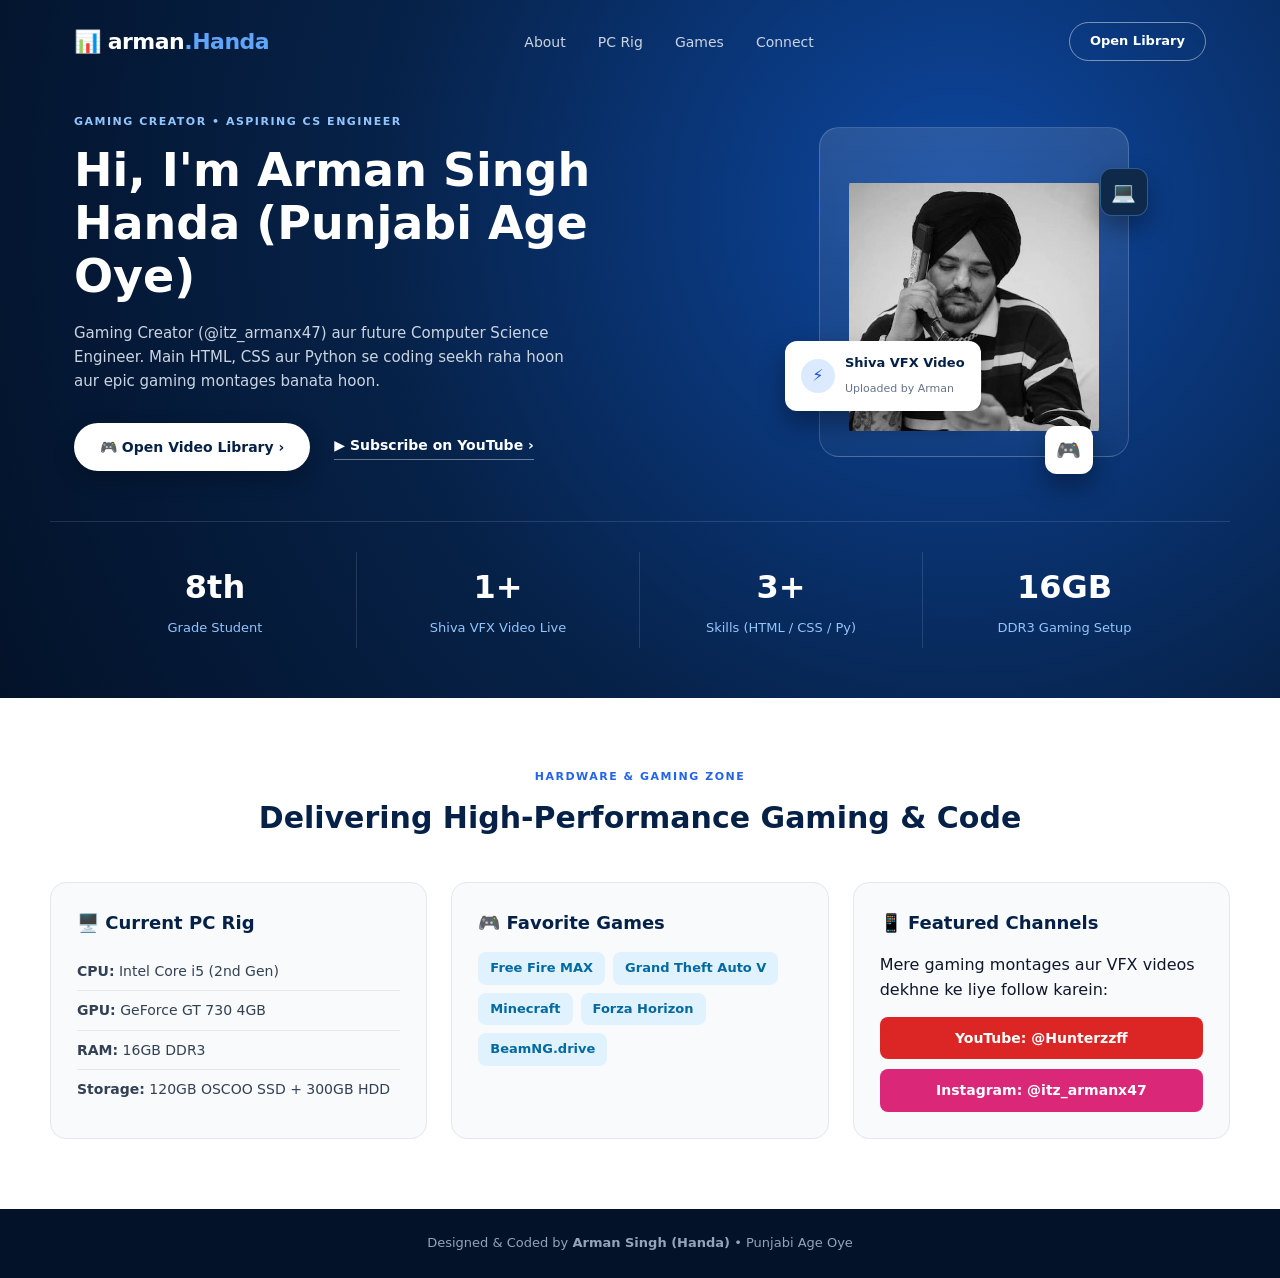
==== index.html @ 962ea79c "Add files via upload" ====
<!DOCTYPE html>
<html lang="en">
<head>
  <meta charset="UTF-8">
  <meta name="viewport" content="width=device-width, initial-scale=1.0">
  <title>Arman Singh (Handa) | Official Tech & Gaming Site</title>
  <link rel="stylesheet" href="style.css">
</head>
<body>

  <!-- Top Dark Blue Wrapper -->
  <div class="top-hero-wrapper">
    
    <!-- Navbar -->
    <nav class="navbar">
      <div class="logo">
        <span class="logo-icon">📊</span> arman<span>.Handa</span>
      </div>
      <ul class="nav-links">
        <li><a href="#about">About</a></li>
        <li><a href="#setup">PC Rig</a></li>
        <li><a href="#games">Games</a></li>
        <li><a href="#connect">Connect</a></li>
      </ul>
      <a href="library.html" class="nav-pill-btn">Open Library</a>
    </nav>

    <!-- 2-Column Split Hero Section -->
    <header class="hero-split" id="about">
      <!-- Left Content -->
      <div class="hero-left">
        <p class="eyebrow">GAMING CREATOR • ASPIRING CS ENGINEER</p>
        <h1>Hi, I'm Arman Singh Handa (Punjabi Age Oye)</h1>
        <p class="hero-desc">
          Gaming Creator (@itz_armanx47) aur future Computer Science Engineer. Main HTML, CSS aur Python se coding seekh raha hoon aur epic gaming montages banata hoon.
        </p>
        <div class="hero-cta">
          <a href="library.html" class="btn-white">🎮 Open Video Library ›</a>
          <a href="https://www.youtube.com/@Hunterzzff" target="_blank" class="btn-link">▶ Subscribe on YouTube ›</a>
        </div>
      </div>

      <!-- Right Photo + Floating Cards -->
      <div class="hero-right">
        <div class="photo-frame">
          <img src="arman.jpg"
          <!-- Floating Badge 1 -->
          <div class="float-badge badge-left">
            <span class="badge-icon">⚡</span>
            <div>
              <strong>Shiva VFX Video</strong>
              <small>Uploaded by Arman</small>
            </div>
          </div>

          <!-- Floating Badge 2 -->
          <div class="float-badge badge-right">
            <span>💻</span>
          </div>

          <!-- Floating Badge 3 -->
          <div class="float-badge badge-bottom">
            <span>🎮</span>
          </div>
        </div>
      </div>
    </header>

    <!-- 4-Column Horizontal Stats Strip -->
    <section class="stats-strip">
      <div class="stat-box">
        <h2>8th</h2>
        <p>Grade Student</p>
      </div>
      <div class="stat-box">
        <h2>1+</h2>
        <p>Shiva VFX Video Live</p>
      </div>
      <div class="stat-box">
        <h2>3+</h2>
        <p>Skills (HTML / CSS / Py)</p>
      </div>
      <div class="stat-box">
        <h2>16GB</h2>
        <p>DDR3 Gaming Setup</p>
      </div>
    </section>

  </div>

  <!-- Clean White Bottom Section (PC Rig & Games) -->
  <main class="white-section" id="setup">
    <div class="container">
      <p class="section-eyebrow">HARDWARE & GAMING ZONE</p>
      <h2 class="section-heading">Delivering High-Performance Gaming & Code</h2>

      <div class="cards-row">
        <!-- PC Rig Card -->
        <div class="clean-card">
          <h3>🖥️ Current PC Rig</h3>
          <ul>
            <li><strong>CPU:</strong> Intel Core i5 (2nd Gen)</li>
            <li><strong>GPU:</strong> GeForce GT 730 4GB</li>
            <li><strong>RAM:</strong> 16GB DDR3</li>
            <li><strong>Storage:</strong> 120GB OSCOO SSD + 300GB HDD</li>
          </ul>
        </div>

        <!-- Games Card -->
        <div class="clean-card" id="games">
          <h3>🎮 Favorite Games</h3>
          <div class="pills">
            <span>Free Fire MAX</span>
            <span>Grand Theft Auto V</span>
            <span>Minecraft</span>
            <span>Forza Horizon</span>
            <span>BeamNG.drive</span>
          </div>
        </div>

        <!-- Social Card -->
        <div class="clean-card" id="connect">
          <h3>📱 Featured Channels</h3>
          <p>Mere gaming montages aur VFX videos dekhne ke liye follow karein:</p>
          <div class="social-btns">
            <a href="https://www.youtube.com/@Hunterzzff" target="_blank" class="s-btn yt">YouTube: @Hunterzzff</a>
            <a href="https://www.instagram.com/itz_armanx47/" target="_blank" class="s-btn ig">Instagram: @itz_armanx47</a>
          </div>
        </div>
      </div>
    </div>
  </main>

  <footer class="footer">
    <p>Designed & Coded by <strong>Arman Singh (Handa)</strong> • Punjabi Age Oye</p>
  </footer>

</body>
</html>
---- style.css ----
* {
  box-sizing: border-box;
  margin: 0;
  padding: 0;
  font-family: 'Segoe UI', system-ui, -apple-system, sans-serif;
  scroll-behavior: smooth;
}

body {
  background-color: #ffffff;
  color: #0f172a;
  line-height: 1.6;
}

/* Deep Royal Blue Gradient Top Section (Like Reference Image) */
.top-hero-wrapper {
  background: radial-gradient(circle at 75% 30%, #0d47a1 0%, #062147 55%, #031229 100%);
  color: #ffffff;
  padding-bottom: 50px;
}

/* Navbar */
.navbar {
  max-width: 1180px;
  margin: 0 auto;
  padding: 22px 24px;
  display: flex;
  justify-content: space-between;
  align-items: center;
}

.logo {
  font-size: 22px;
  font-weight: 800;
  letter-spacing: -0.5px;
}

.logo span {
  color: #60a5fa;
}

.nav-links {
  display: flex;
  list-style: none;
  gap: 32px;
}

.nav-links a {
  text-decoration: none;
  color: #cbd5e1;
  font-size: 14px;
  font-weight: 500;
  transition: color 0.2s;
}

.nav-links a:hover {
  color: #ffffff;
}

.nav-pill-btn {
  text-decoration: none;
  color: #ffffff;
  border: 1px solid rgba(255, 255, 255, 0.45);
  padding: 8px 20px;
  border-radius: 50px;
  font-size: 13px;
  font-weight: 600;
  transition: 0.25s;
}

.nav-pill-btn:hover {
  background: #ffffff;
  color: #062147;
}

/* 2-Column Split Hero */
.hero-split {
  max-width: 1180px;
  margin: 30px auto 50px;
  padding: 0 24px;
  display: grid;
  grid-template-columns: 1.15fr 0.85fr;
  align-items: center;
  gap: 40px;
}

.eyebrow {
  font-size: 11px;
  font-weight: 700;
  letter-spacing: 1.5px;
  color: #93c5fd;
  margin-bottom: 14px;
}

.hero-left h1 {
  font-size: 46px;
  font-weight: 800;
  line-height: 1.15;
  margin-bottom: 18px;
}

.hero-desc {
  color: #cbd5e1;
  font-size: 15px;
  max-width: 500px;
  margin-bottom: 30px;
}

.hero-cta {
  display: flex;
  align-items: center;
  gap: 24px;
  flex-wrap: wrap;
}

.btn-white {
  background: #ffffff;
  color: #062147;
  text-decoration: none;
  padding: 13px 26px;
  border-radius: 50px;
  font-weight: 700;
  font-size: 14px;
  box-shadow: 0 8px 20px rgba(0, 0, 0, 0.25);
  transition: transform 0.2s;
}

.btn-white:hover {
  transform: translateY(-2px);
}

.btn-link {
  color: #ffffff;
  text-decoration: none;
  font-size: 14px;
  font-weight: 600;
  border-bottom: 1px solid rgba(255, 255, 255, 0.4);
  padding-bottom: 3px;
}

/* Right Image + Floating Cards */
.hero-right {
  display: flex;
  justify-content: center;
}

.photo-frame {
  position: relative;
  width: 310px;
  height: 330px;
  background: linear-gradient(180deg, rgba(255,255,255,0.12), rgba(255,255,255,0.03));
  border-radius: 20px;
  border: 1px solid rgba(255, 255, 255, 0.18);
  display: flex;
  justify-content: center;
  align-items: flex-end;
  padding: 15px;
}

.photo-frame img {
  width: 90%;
  height: 90%;
  object-fit: contain;
  border-radius: 14px;
}

.float-badge {
  position: absolute;
  background: #ffffff;
  color: #062147;
  border-radius: 12px;
  box-shadow: 0 12px 25px rgba(0, 0, 0, 0.35);
}

.badge-left {
  bottom: 45px;
  left: -35px;
  display: flex;
  align-items: center;
  gap: 10px;
  padding: 12px 16px;
}

.badge-icon {
  background: #dbeafe;
  color: #1d4ed8;
  width: 34px;
  height: 34px;
  border-radius: 50%;
  display: flex;
  justify-content: center;
  align-items: center;
  font-size: 16px;
}

.badge-left strong {
  display: block;
  font-size: 13px;
}

.badge-left small {
  color: #64748b;
  font-size: 11px;
}

.badge-right {
  top: 40px;
  right: -20px;
  width: 48px;
  height: 48px;
  background: #0f294a;
  color: #60a5fa;
  border: 1px solid rgba(96, 165, 250, 0.4);
  display: flex;
  justify-content: center;
  align-items: center;
  font-size: 20px;
}

.badge-bottom {
  bottom: -18px;
  right: 35px;
  width: 48px;
  height: 48px;
  display: flex;
  justify-content: center;
  align-items: center;
  font-size: 20px;
}

/* 4-Column Stats Bar */
.stats-strip {
  max-width: 1180px;
  margin: 20px auto 0;
  padding: 30px 24px 0;
  border-top: 1px solid rgba(255, 255, 255, 0.12);
  display: grid;
  grid-template-columns: repeat(4, 1fr);
  text-align: center;
}

.stat-box {
  border-right: 1px solid rgba(255, 255, 255, 0.12);
  padding: 10px;
}

.stat-box:last-child {
  border-right: none;
}

.stat-box h2 {
  font-size: 32px;
  font-weight: 800;
  margin-bottom: 4px;
}

.stat-box p {
  font-size: 13px;
  color: #93c5fd;
}

/* Clean White Section Below */
.white-section {
  background: #ffffff;
  padding: 70px 24px;
}

.container {
  max-width: 1180px;
  margin: 0 auto;
}

.section-eyebrow {
  text-align: center;
  font-size: 11px;
  font-weight: 700;
  letter-spacing: 1.5px;
  color: #2563eb;
  margin-bottom: 8px;
}

.section-heading {
  text-align: center;
  font-size: 30px;
  font-weight: 800;
  color: #062147;
  margin-bottom: 40px;
}

.cards-row {
  display: grid;
  grid-template-columns: repeat(auto-fit, minmax(300px, 1fr));
  gap: 24px;
}

.clean-card {
  background: #f8fafc;
  border: 1px solid #e2e8f0;
  border-radius: 16px;
  padding: 26px;
  transition: box-shadow 0.2s, transform 0.2s;
}

.clean-card:hover {
  transform: translateY(-4px);
  box-shadow: 0 12px 28px rgba(6, 33, 71, 0.08);
}

.clean-card h3 {
  color: #062147;
  margin-bottom: 14px;
  font-size: 18px;
}

.clean-card ul {
  list-style: none;
}

.clean-card ul li {
  padding: 8px 0;
  border-bottom: 1px solid #e2e8f0;
  font-size: 14px;
  color: #334155;
}

.clean-card ul li:last-child {
  border-bottom: none;
}

.pills {
  display: flex;
  flex-wrap: wrap;
  gap: 8px;
}

.pills span {
  background: #e0f2fe;
  color: #0369a1;
  font-weight: 600;
  font-size: 13px;
  padding: 6px 12px;
  border-radius: 8px;
}

.social-btns {
  display: flex;
  flex-direction: column;
  gap: 10px;
  margin-top: 14px;
}

.s-btn {
  text-decoration: none;
  color: white;
  text-align: center;
  padding: 10px;
  border-radius: 8px;
  font-weight: 600;
  font-size: 14px;
}

.yt { background: #dc2626; }
.ig { background: #db2777; }

.footer {
  background: #031229;
  color: #94a3b8;
  text-align: center;
  padding: 24px;
  font-size: 13px;
}

/* Mobile Responsive */
@media (max-width: 850px) {
  .hero-split {
    grid-template-columns: 1fr;
    text-align: center;
  }
  .hero-desc {
    margin: 0 auto 25px;
  }
  .hero-cta {
    justify-content: center;
  }
  .stats-strip {
    grid-template-columns: repeat(2, 1fr);
    gap: 15px;
  }
  .stat-box {
    border-right: none;
  }
  .nav-links {
    display: none;
  }
}
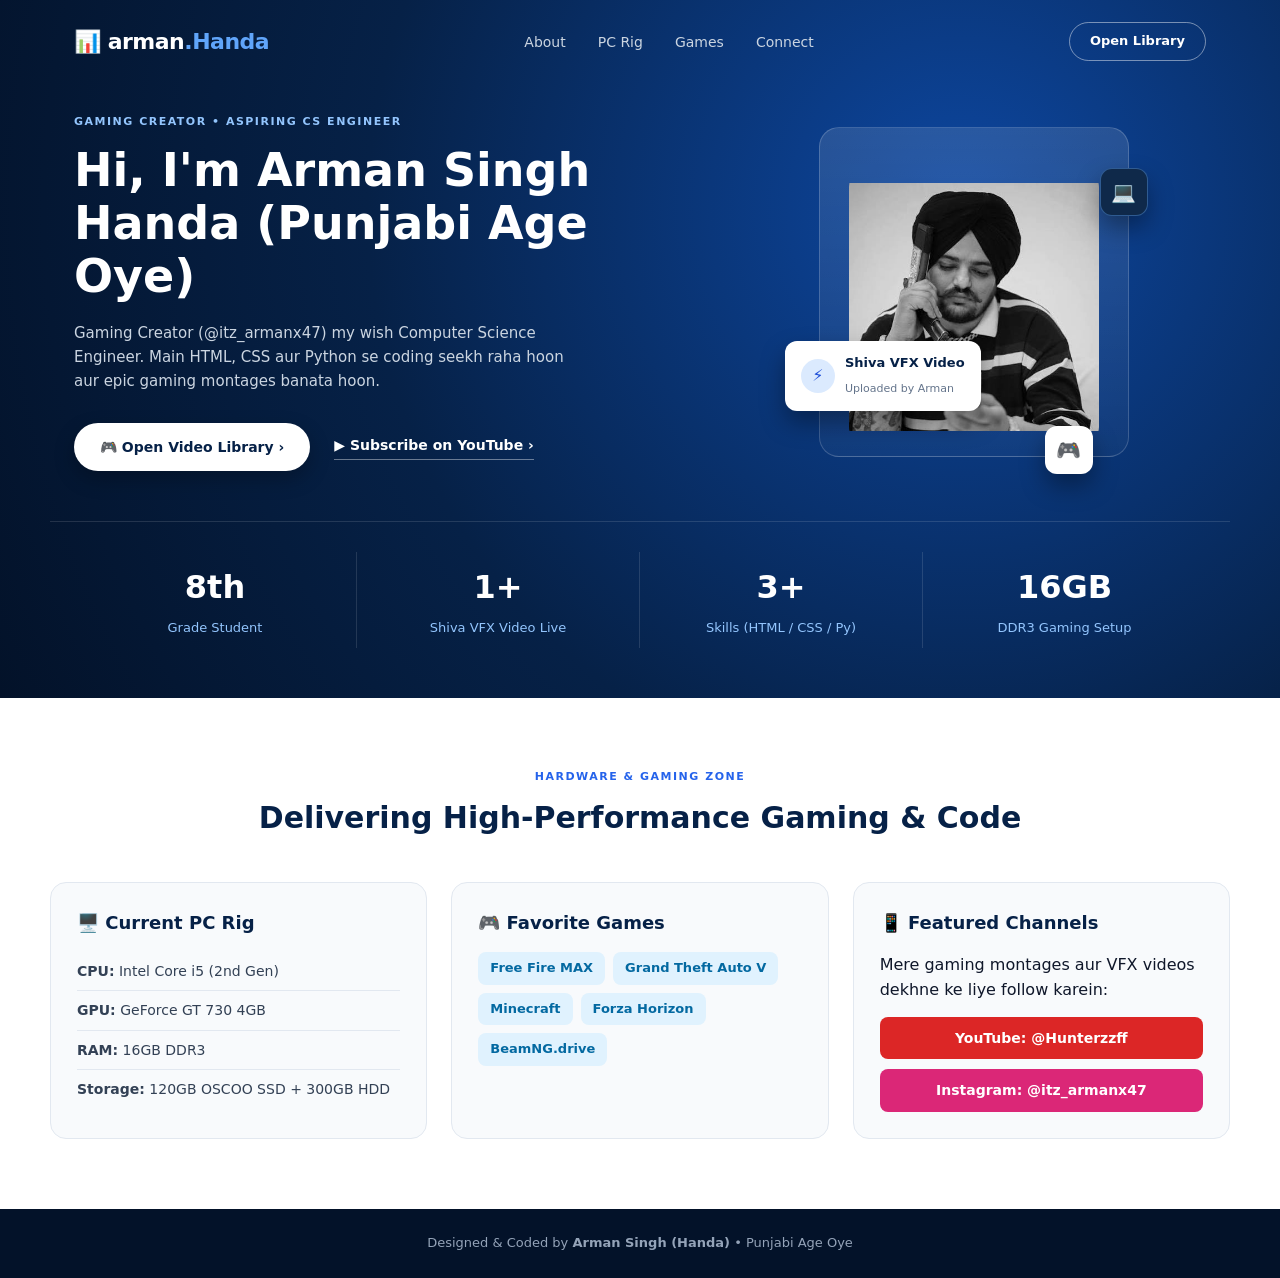
==== commit ae3799bb: "Add files via upload" ====
--- a/index.html
+++ b/index.html
@@ -32,7 +32,7 @@
         <p class="eyebrow">GAMING CREATOR • ASPIRING CS ENGINEER</p>
         <h1>Hi, I'm Arman Singh Handa (Punjabi Age Oye)</h1>
         <p class="hero-desc">
-          Gaming Creator (@itz_armanx47) aur future Computer Science Engineer. Main HTML, CSS aur Python se coding seekh raha hoon aur epic gaming montages banata hoon.
+          Gaming Creator (@itz_armanx47) my wish Computer Science Engineer. Main HTML, CSS aur Python se coding seekh raha hoon aur epic gaming montages banata hoon.
         </p>
         <div class="hero-cta">
           <a href="library.html" class="btn-white">🎮 Open Video Library ›</a>
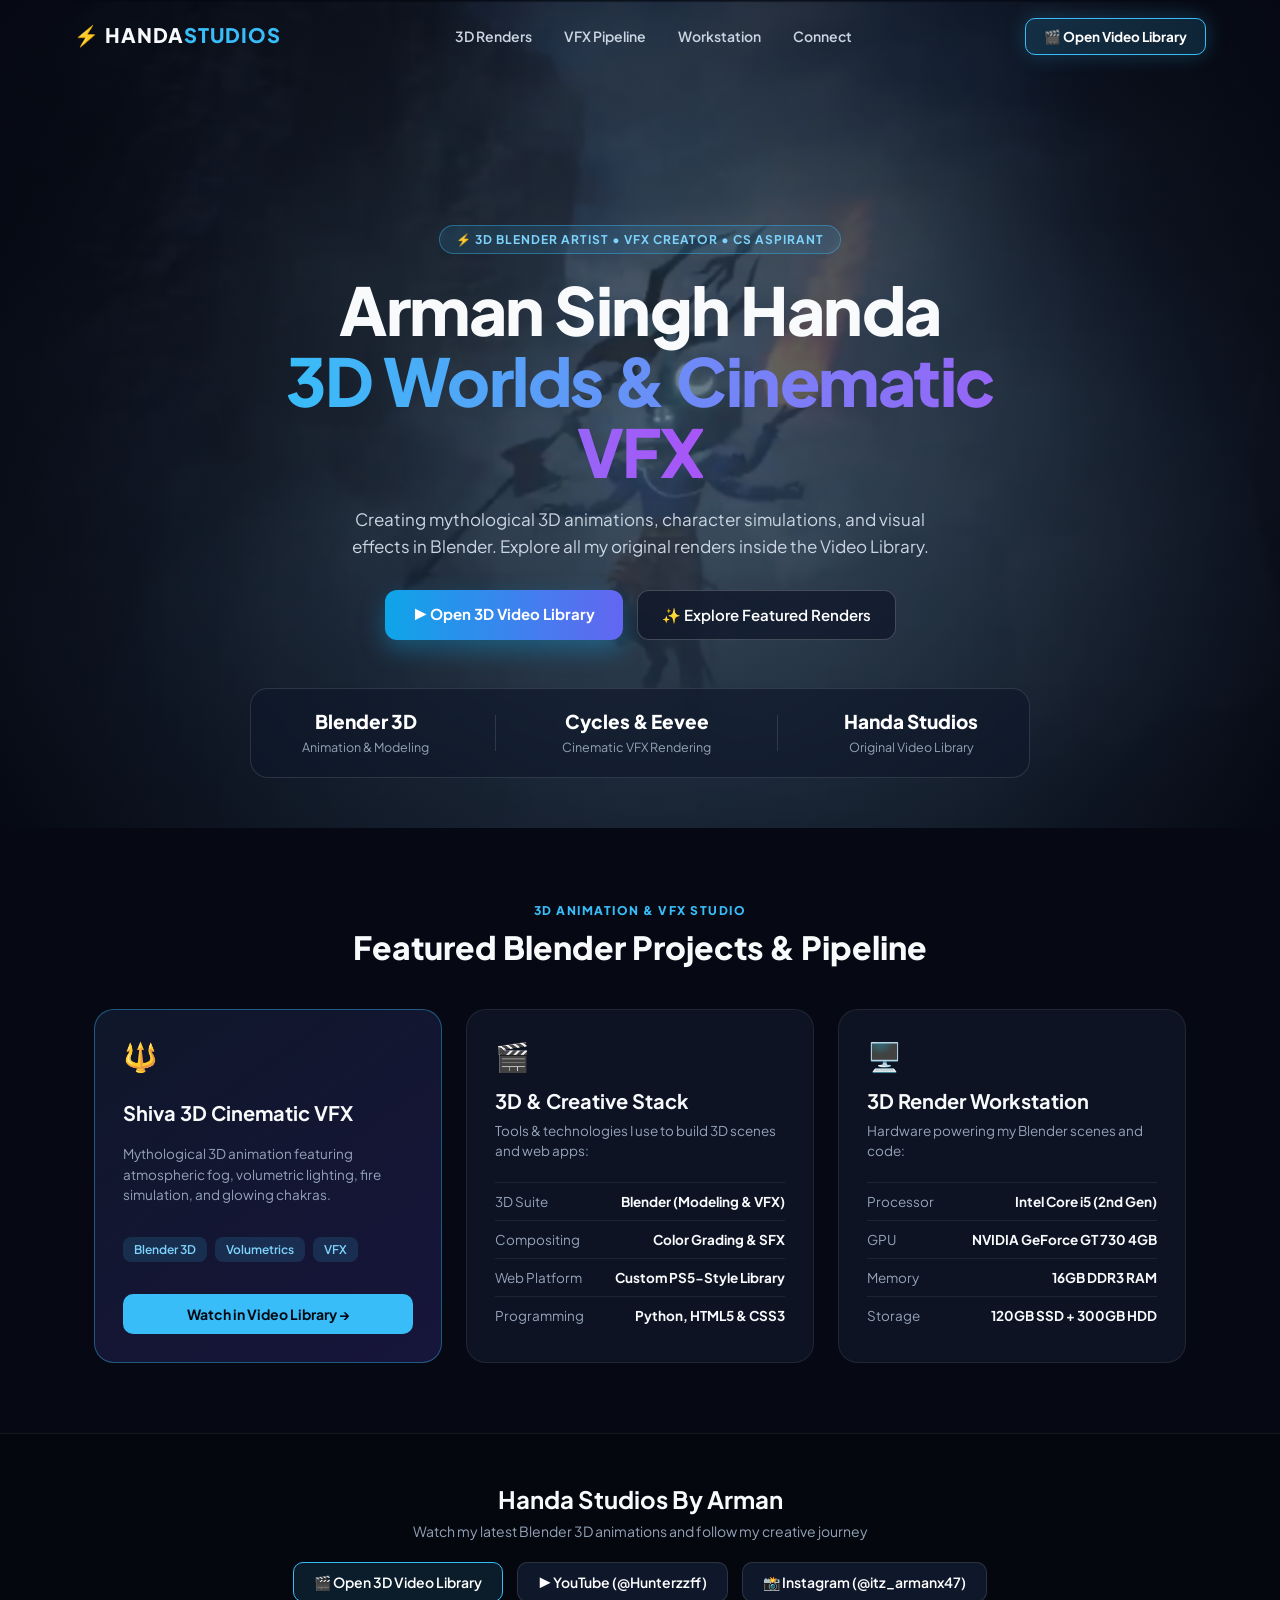
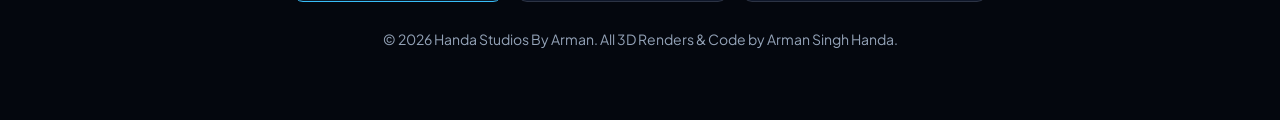
==== commit 6b10d0c4: "Add files via upload" ====
--- a/index.html
+++ b/index.html
@@ -1,138 +1,123 @@
 <!DOCTYPE html>
 <html lang="en">
 <head>
-  <meta charset="UTF-8">
-  <meta name="viewport" content="width=device-width, initial-scale=1.0">
-  <title>Arman Singh (Handa) | Official Tech & Gaming Site</title>
-  <link rel="stylesheet" href="style.css">
+  <meta charset="UTF-8" />
+  <meta name="viewport" content="width=device-width, initial-scale=1.0" />
+  <title>Handa Studios | 3D Blender & VFX Portfolio</title>
+  <link rel="stylesheet" href="style.css" />
+  <link href="https://fonts.googleapis.com/css2?family=Plus+Jakarta+Sans:wght@400;500;600;700;800&display=swap" rel="stylesheet">
 </head>
 <body>
 
-  <!-- Top Dark Blue Wrapper -->
-  <div class="top-hero-wrapper">
+  <!-- Full-Screen Epic 3D VFX Hero Section -->
+  <div class="hero-wrapper">
     
     <!-- Navbar -->
     <nav class="navbar">
-      <div class="logo">
-        <span class="logo-icon">📊</span> arman<span>.Handa</span>
-      </div>
+      <div class="logo">⚡ HANDA<span>STUDIOS</span></div>
       <ul class="nav-links">
-        <li><a href="#about">About</a></li>
-        <li><a href="#setup">PC Rig</a></li>
-        <li><a href="#games">Games</a></li>
+        <li><a href="#showcase">3D Renders</a></li>
+        <li><a href="#workflow">VFX Pipeline</a></li>
+        <li><a href="#rig">Workstation</a></li>
         <li><a href="#connect">Connect</a></li>
       </ul>
-      <a href="library.html" class="nav-pill-btn">Open Library</a>
+      <div class="nav-actions">
+        <a href="library.html" class="btn-glow">🎬 Open Video Library</a>
+      </div>
     </nav>
 
-    <!-- 2-Column Split Hero Section -->
-    <header class="hero-split" id="about">
-      <!-- Left Content -->
-      <div class="hero-left">
-        <p class="eyebrow">GAMING CREATOR • ASPIRING CS ENGINEER</p>
-        <h1>Hi, I'm Arman Singh Handa (Punjabi Age Oye)</h1>
-        <p class="hero-desc">
-          Gaming Creator (@itz_armanx47) my wish Computer Science Engineer. Main HTML, CSS aur Python se coding seekh raha hoon aur epic gaming montages banata hoon.
-        </p>
-        <div class="hero-cta">
-          <a href="library.html" class="btn-white">🎮 Open Video Library ›</a>
-          <a href="https://www.youtube.com/@Hunterzzff" target="_blank" class="btn-link">▶ Subscribe on YouTube ›</a>
-        </div>
+    <!-- Main Hero Content -->
+    <header class="hero-center">
+      <div class="badge-pill">⚡ 3D BLENDER ARTIST • VFX CREATOR • CS ASPIRANT</div>
+      <h1>Arman Singh Handa<br><span>3D Worlds & Cinematic VFX</span></h1>
+      <p>Creating mythological 3D animations, character simulations, and visual effects in Blender. Explore all my original renders inside the Video Library.</p>
+      
+      <div class="hero-buttons">
+        <a href="library.html" class="btn-primary">▶ Open 3D Video Library</a>
+        <a href="#showcase" class="btn-secondary">✨ Explore Featured Renders</a>
       </div>
 
-      <!-- Right Photo + Floating Cards -->
-      <div class="hero-right">
-        <div class="photo-frame">
-          <img src="arman.jpg"
-          <!-- Floating Badge 1 -->
-          <div class="float-badge badge-left">
-            <span class="badge-icon">⚡</span>
-            <div>
-              <strong>Shiva VFX Video</strong>
-              <small>Uploaded by Arman</small>
-            </div>
-          </div>
-
-          <!-- Floating Badge 2 -->
-          <div class="float-badge badge-right">
-            <span>💻</span>
-          </div>
-
-          <!-- Floating Badge 3 -->
-          <div class="float-badge badge-bottom">
-            <span>🎮</span>
-          </div>
+      <!-- Clean Glass Stats Bar -->
+      <div class="stats-bar">
+        <div class="stat-box">
+          <h3>Blender 3D</h3>
+          <p>Animation & Modeling</p>
+        </div>
+        <div class="divider"></div>
+        <div class="stat-box">
+          <h3>Cycles & Eevee</h3>
+          <p>Cinematic VFX Rendering</p>
+        </div>
+        <div class="divider"></div>
+        <div class="stat-box">
+          <h3>Handa Studios</h3>
+          <p>Original Video Library</p>
         </div>
       </div>
     </header>
-
-    <!-- 4-Column Horizontal Stats Strip -->
-    <section class="stats-strip">
-      <div class="stat-box">
-        <h2>8th</h2>
-        <p>Grade Student</p>
-      </div>
-      <div class="stat-box">
-        <h2>1+</h2>
-        <p>Shiva VFX Video Live</p>
-      </div>
-      <div class="stat-box">
-        <h2>3+</h2>
-        <p>Skills (HTML / CSS / Py)</p>
-      </div>
-      <div class="stat-box">
-        <h2>16GB</h2>
-        <p>DDR3 Gaming Setup</p>
-      </div>
-    </section>
-
   </div>
 
-  <!-- Clean White Bottom Section (PC Rig & Games) -->
-  <main class="white-section" id="setup">
-    <div class="container">
-      <p class="section-eyebrow">HARDWARE & GAMING ZONE</p>
-      <h2 class="section-heading">Delivering High-Performance Gaming & Code</h2>
+  <!-- Featured Blender Renders & Studio Grid -->
+  <section class="bento-section" id="showcase">
+    <div class="section-head">
+      <span>3D ANIMATION & VFX STUDIO</span>
+      <h2>Featured Blender Projects & Pipeline</h2>
+    </div>
 
-      <div class="cards-row">
-        <!-- PC Rig Card -->
-        <div class="clean-card">
-          <h3>🖥️ Current PC Rig</h3>
-          <ul>
-            <li><strong>CPU:</strong> Intel Core i5 (2nd Gen)</li>
-            <li><strong>GPU:</strong> GeForce GT 730 4GB</li>
-            <li><strong>RAM:</strong> 16GB DDR3</li>
-            <li><strong>Storage:</strong> 120GB OSCOO SSD + 300GB HDD</li>
-          </ul>
+    <div class="bento-grid">
+      
+      <!-- Card 1: Featured 3D Render -->
+      <div class="bento-card highlight-card">
+        <div class="card-icon">🔱</div>
+        <h3>Shiva 3D Cinematic VFX</h3>
+        <p class="card-sub">Mythological 3D animation featuring atmospheric fog, volumetric lighting, fire simulation, and glowing chakras.</p>
+        <div class="tags-row">
+          <span>Blender 3D</span>
+          <span>Volumetrics</span>
+          <span>VFX</span>
         </div>
+        <a href="library.html" class="card-btn">Watch in Video Library →</a>
+      </div>
 
-        <!-- Games Card -->
-        <div class="clean-card" id="games">
-          <h3>🎮 Favorite Games</h3>
-          <div class="pills">
-            <span>Free Fire MAX</span>
-            <span>Grand Theft Auto V</span>
-            <span>Minecraft</span>
-            <span>Forza Horizon</span>
-            <span>BeamNG.drive</span>
-          </div>
-        </div>
+      <!-- Card 2: VFX & Dev Pipeline -->
+      <div class="bento-card" id="workflow">
+        <div class="card-icon">🎬</div>
+        <h3>3D & Creative Stack</h3>
+        <p class="card-sub">Tools & technologies I use to build 3D scenes and web apps:</p>
+        <ul class="spec-list">
+          <li><span>3D Suite</span> <strong>Blender (Modeling & VFX)</strong></li>
+          <li><span>Compositing</span> <strong>Color Grading & SFX</strong></li>
+          <li><span>Web Platform</span> <strong>Custom PS5-Style Library</strong></li>
+          <li><span>Programming</span> <strong>Python, HTML5 & CSS3</strong></li>
+        </ul>
+      </div>
 
-        <!-- Social Card -->
-        <div class="clean-card" id="connect">
-          <h3>📱 Featured Channels</h3>
-          <p>Mere gaming montages aur VFX videos dekhne ke liye follow karein:</p>
-          <div class="social-btns">
-            <a href="https://www.youtube.com/@Hunterzzff" target="_blank" class="s-btn yt">YouTube: @Hunterzzff</a>
-            <a href="https://www.instagram.com/itz_armanx47/" target="_blank" class="s-btn ig">Instagram: @itz_armanx47</a>
-          </div>
-        </div>
+      <!-- Card 3: Render Workstation -->
+      <div class="bento-card" id="rig">
+        <div class="card-icon">🖥️</div>
+        <h3>3D Render Workstation</h3>
+        <p class="card-sub">Hardware powering my Blender scenes and code:</p>
+        <ul class="spec-list">
+          <li><span>Processor</span> <strong>Intel Core i5 (2nd Gen)</strong></li>
+          <li><span>GPU</span> <strong>NVIDIA GeForce GT 730 4GB</strong></li>
+          <li><span>Memory</span> <strong>16GB DDR3 RAM</strong></li>
+          <li><span>Storage</span> <strong>120GB SSD + 300GB HDD</strong></li>
+        </ul>
       </div>
+
     </div>
-  </main>
+  </section>
 
-  <footer class="footer">
-    <p>Designed & Coded by <strong>Arman Singh (Handa)</strong> • Punjabi Age Oye</p>
+  <!-- Footer / Connect -->
+  <footer class="footer" id="connect">
+    <h2>Handa Studios By Arman</h2>
+    <p>Watch my latest Blender 3D animations and follow my creative journey</p>
+    <div class="social-links">
+      <a href="library.html" class="featured-link">🎬 Open 3D Video Library</a>
+      <a href="https://youtube.com" target="_blank">▶ YouTube (@Hunterzzff)</a>
+      <a href="https://instagram.com" target="_blank">📸 Instagram (@itz_armanx47)</a>
+    </div>
+    <p class="copyright">© 2026 Handa Studios By Arman. All 3D Renders & Code by Arman Singh Handa.</p>
   </footer>
 
 </body>
--- a/style.css
+++ b/style.css
@@ -1,27 +1,33 @@
 * {
-  box-sizing: border-box;
   margin: 0;
   padding: 0;
-  font-family: 'Segoe UI', system-ui, -apple-system, sans-serif;
+  box-sizing: border-box;
+  font-family: 'Plus Jakarta Sans', sans-serif;
   scroll-behavior: smooth;
 }
 
 body {
-  background-color: #ffffff;
-  color: #0f172a;
-  line-height: 1.6;
-}
-
-/* Deep Royal Blue Gradient Top Section (Like Reference Image) */
-.top-hero-wrapper {
-  background: radial-gradient(circle at 75% 30%, #0d47a1 0%, #062147 55%, #031229 100%);
-  color: #ffffff;
+  background-color: #060913;
+  color: #f8fafc;
+  overflow-x: hidden;
+}
+
+/* Epic Hero with Background Image + Cinematic Dark Vignette */
+.hero-wrapper {
+  min-height: 92vh;
+  background: 
+    radial-gradient(circle at center, rgba(6, 9, 19, 0.35) 0%, rgba(6, 9, 19, 0.88) 85%, #060913 100%),
+    url('bg.PNG') no-repeat center center / cover;
+  display: flex;
+  flex-direction: column;
+  justify-content: space-between;
   padding-bottom: 50px;
 }
 
 /* Navbar */
 .navbar {
   max-width: 1180px;
+  width: 100%;
   margin: 0 auto;
   padding: 22px 24px;
   display: flex;
@@ -30,366 +36,243 @@
 }
 
 .logo {
-  font-size: 22px;
+  font-size: 20px;
   font-weight: 800;
-  letter-spacing: -0.5px;
-}
-
-.logo span {
-  color: #60a5fa;
-}
-
-.nav-links {
-  display: flex;
-  list-style: none;
-  gap: 32px;
-}
-
+  letter-spacing: 1px;
+}
+.logo span { color: #38bdf8; }
+
+.nav-links { display: flex; list-style: none; gap: 32px; }
 .nav-links a {
-  text-decoration: none;
   color: #cbd5e1;
+  text-decoration: none;
   font-size: 14px;
-  font-weight: 500;
-  transition: color 0.2s;
-}
-
-.nav-links a:hover {
+  font-weight: 600;
+  transition: 0.2s;
+}
+.nav-links a:hover { color: #38bdf8; }
+
+.btn-glow {
+  background: rgba(56, 189, 248, 0.15);
+  border: 1px solid #38bdf8;
   color: #ffffff;
-}
-
-.nav-pill-btn {
-  text-decoration: none;
+  padding: 9px 18px;
+  border-radius: 10px;
+  text-decoration: none;
+  font-size: 13.5px;
+  font-weight: 700;
+  box-shadow: 0 0 20px rgba(56, 189, 248, 0.25);
+  transition: 0.2s;
+}
+.btn-glow:hover {
+  background: #38bdf8;
+  color: #060913;
+}
+
+/* Center Hero */
+.hero-center {
+  text-align: center;
+  max-width: 820px;
+  margin: 40px auto 0;
+  padding: 0 20px;
+}
+
+.badge-pill {
+  display: inline-block;
+  background: rgba(56, 189, 248, 0.12);
+  border: 1px solid rgba(56, 189, 248, 0.4);
+  color: #7dd3fc;
+  padding: 6px 16px;
+  border-radius: 999px;
+  font-size: 12px;
+  font-weight: 700;
+  letter-spacing: 1px;
+  margin-bottom: 20px;
+}
+
+.hero-center h1 {
+  font-size: clamp(38px, 6vw, 66px);
+  font-weight: 800;
+  line-height: 1.08;
+  letter-spacing: -1.5px;
+  margin-bottom: 18px;
+}
+
+.hero-center h1 span {
+  background: linear-gradient(90deg, #38bdf8, #a855f7);
+  -webkit-background-clip: text;
+  -webkit-text-fill-color: transparent;
+}
+
+.hero-center p {
+  font-size: 17px;
+  color: #cbd5e1;
+  max-width: 620px;
+  margin: 0 auto 30px;
+  line-height: 1.6;
+}
+
+.hero-buttons {
+  display: flex;
+  justify-content: center;
+  flex-wrap: wrap;
+  gap: 14px;
+  margin-bottom: 48px;
+}
+
+.btn-primary {
+  background: linear-gradient(90deg, #0ea5e9, #6366f1);
   color: #ffffff;
-  border: 1px solid rgba(255, 255, 255, 0.45);
-  padding: 8px 20px;
-  border-radius: 50px;
-  font-size: 13px;
-  font-weight: 600;
-  transition: 0.25s;
-}
-
-.nav-pill-btn:hover {
-  background: #ffffff;
-  color: #062147;
-}
-
-/* 2-Column Split Hero */
-.hero-split {
-  max-width: 1180px;
-  margin: 30px auto 50px;
+  text-decoration: none;
+  padding: 14px 28px;
+  border-radius: 12px;
+  font-weight: 700;
+  font-size: 15px;
+  box-shadow: 0 10px 25px rgba(14, 165, 233, 0.35);
+  transition: 0.2s;
+}
+.btn-primary:hover { transform: translateY(-2px); }
+
+.btn-secondary {
+  background: rgba(15, 23, 42, 0.75);
+  backdrop-filter: blur(12px);
+  border: 1px solid rgba(255, 255, 255, 0.2);
+  color: #ffffff;
+  text-decoration: none;
+  padding: 14px 24px;
+  border-radius: 12px;
+  font-weight: 600;
+  font-size: 15px;
+  transition: 0.2s;
+}
+.btn-secondary:hover { border-color: #38bdf8; }
+
+/* Stats Glass Bar */
+.stats-bar {
+  background: rgba(15, 23, 42, 0.65);
+  backdrop-filter: blur(16px);
+  border: 1px solid rgba(255, 255, 255, 0.12);
+  border-radius: 18px;
+  padding: 20px 28px;
+  display: flex;
+  justify-content: space-around;
+  align-items: center;
+  flex-wrap: wrap;
+  gap: 20px;
+}
+
+.stat-box h3 { font-size: 19px; font-weight: 800; color: #ffffff; }
+.stat-box p { font-size: 12.5px; color: #94a3b8; margin: 4px 0 0; }
+.divider { width: 1px; height: 36px; background: rgba(255, 255, 255, 0.12); }
+
+/* Bento Grid Section */
+.bento-section {
+  max-width: 1140px;
+  margin: 70px auto;
   padding: 0 24px;
-  display: grid;
-  grid-template-columns: 1.15fr 0.85fr;
-  align-items: center;
-  gap: 40px;
-}
-
-.eyebrow {
-  font-size: 11px;
-  font-weight: 700;
+}
+
+.section-head { text-align: center; margin-bottom: 42px; }
+.section-head span {
+  color: #38bdf8;
+  font-size: 12px;
+  font-weight: 800;
   letter-spacing: 1.5px;
-  color: #93c5fd;
-  margin-bottom: 14px;
-}
-
-.hero-left h1 {
-  font-size: 46px;
-  font-weight: 800;
-  line-height: 1.15;
-  margin-bottom: 18px;
-}
-
-.hero-desc {
-  color: #cbd5e1;
-  font-size: 15px;
-  max-width: 500px;
-  margin-bottom: 30px;
-}
-
-.hero-cta {
-  display: flex;
-  align-items: center;
-  gap: 24px;
-  flex-wrap: wrap;
-}
-
-.btn-white {
-  background: #ffffff;
-  color: #062147;
-  text-decoration: none;
-  padding: 13px 26px;
-  border-radius: 50px;
-  font-weight: 700;
-  font-size: 14px;
-  box-shadow: 0 8px 20px rgba(0, 0, 0, 0.25);
-  transition: transform 0.2s;
-}
-
-.btn-white:hover {
-  transform: translateY(-2px);
-}
-
-.btn-link {
-  color: #ffffff;
-  text-decoration: none;
-  font-size: 14px;
-  font-weight: 600;
-  border-bottom: 1px solid rgba(255, 255, 255, 0.4);
-  padding-bottom: 3px;
-}
-
-/* Right Image + Floating Cards */
-.hero-right {
-  display: flex;
-  justify-content: center;
-}
-
-.photo-frame {
-  position: relative;
-  width: 310px;
-  height: 330px;
-  background: linear-gradient(180deg, rgba(255,255,255,0.12), rgba(255,255,255,0.03));
-  border-radius: 20px;
-  border: 1px solid rgba(255, 255, 255, 0.18);
-  display: flex;
-  justify-content: center;
-  align-items: flex-end;
-  padding: 15px;
-}
-
-.photo-frame img {
-  width: 90%;
-  height: 90%;
-  object-fit: contain;
-  border-radius: 14px;
-}
-
-.float-badge {
-  position: absolute;
-  background: #ffffff;
-  color: #062147;
-  border-radius: 12px;
-  box-shadow: 0 12px 25px rgba(0, 0, 0, 0.35);
-}
-
-.badge-left {
-  bottom: 45px;
-  left: -35px;
-  display: flex;
-  align-items: center;
-  gap: 10px;
-  padding: 12px 16px;
-}
-
-.badge-icon {
-  background: #dbeafe;
-  color: #1d4ed8;
-  width: 34px;
-  height: 34px;
-  border-radius: 50%;
-  display: flex;
-  justify-content: center;
-  align-items: center;
-  font-size: 16px;
-}
-
-.badge-left strong {
-  display: block;
-  font-size: 13px;
-}
-
-.badge-left small {
-  color: #64748b;
-  font-size: 11px;
-}
-
-.badge-right {
-  top: 40px;
-  right: -20px;
-  width: 48px;
-  height: 48px;
-  background: #0f294a;
-  color: #60a5fa;
-  border: 1px solid rgba(96, 165, 250, 0.4);
-  display: flex;
-  justify-content: center;
-  align-items: center;
-  font-size: 20px;
-}
-
-.badge-bottom {
-  bottom: -18px;
-  right: 35px;
-  width: 48px;
-  height: 48px;
-  display: flex;
-  justify-content: center;
-  align-items: center;
-  font-size: 20px;
-}
-
-/* 4-Column Stats Bar */
-.stats-strip {
-  max-width: 1180px;
-  margin: 20px auto 0;
-  padding: 30px 24px 0;
-  border-top: 1px solid rgba(255, 255, 255, 0.12);
-  display: grid;
-  grid-template-columns: repeat(4, 1fr);
-  text-align: center;
-}
-
-.stat-box {
-  border-right: 1px solid rgba(255, 255, 255, 0.12);
-  padding: 10px;
-}
-
-.stat-box:last-child {
-  border-right: none;
-}
-
-.stat-box h2 {
-  font-size: 32px;
-  font-weight: 800;
-  margin-bottom: 4px;
-}
-
-.stat-box p {
-  font-size: 13px;
-  color: #93c5fd;
-}
-
-/* Clean White Section Below */
-.white-section {
-  background: #ffffff;
-  padding: 70px 24px;
-}
-
-.container {
-  max-width: 1180px;
-  margin: 0 auto;
-}
-
-.section-eyebrow {
-  text-align: center;
-  font-size: 11px;
-  font-weight: 700;
-  letter-spacing: 1.5px;
-  color: #2563eb;
-  margin-bottom: 8px;
-}
-
-.section-heading {
-  text-align: center;
-  font-size: 30px;
-  font-weight: 800;
-  color: #062147;
-  margin-bottom: 40px;
-}
-
-.cards-row {
+}
+.section-head h2 { font-size: 32px; font-weight: 800; margin-top: 8px; }
+
+.bento-grid {
   display: grid;
   grid-template-columns: repeat(auto-fit, minmax(300px, 1fr));
   gap: 24px;
 }
 
-.clean-card {
-  background: #f8fafc;
-  border: 1px solid #e2e8f0;
-  border-radius: 16px;
-  padding: 26px;
-  transition: box-shadow 0.2s, transform 0.2s;
-}
-
-.clean-card:hover {
+.bento-card {
+  background: #0d1323;
+  border: 1px solid rgba(255, 255, 255, 0.08);
+  border-radius: 20px;
+  padding: 28px;
+  display: flex;
+  flex-direction: column;
+  justify-content: space-between;
+  transition: 0.3s;
+}
+.bento-card:hover {
+  border-color: rgba(56, 189, 248, 0.45);
   transform: translateY(-4px);
-  box-shadow: 0 12px 28px rgba(6, 33, 71, 0.08);
-}
-
-.clean-card h3 {
-  color: #062147;
-  margin-bottom: 14px;
-  font-size: 18px;
-}
-
-.clean-card ul {
-  list-style: none;
-}
-
-.clean-card ul li {
-  padding: 8px 0;
-  border-bottom: 1px solid #e2e8f0;
+}
+
+.highlight-card {
+  background: linear-gradient(145deg, #0f172a, #17153b);
+  border-color: rgba(56, 189, 248, 0.4);
+}
+
+.card-icon { font-size: 28px; margin-bottom: 14px; }
+.bento-card h3 { font-size: 20px; font-weight: 700; margin-bottom: 8px; }
+.card-sub { font-size: 13.5px; color: #94a3b8; line-height: 1.5; margin-bottom: 20px; }
+
+.spec-list { list-style: none; }
+.spec-list li {
+  display: flex;
+  justify-content: space-between;
+  padding: 10px 0;
+  border-top: 1px solid rgba(255, 255, 255, 0.07);
+  font-size: 13.5px;
+}
+.spec-list span { color: #94a3b8; }
+
+.tags-row { display: flex; flex-wrap: wrap; gap: 8px; margin-bottom: 20px; }
+.tags-row span {
+  background: rgba(56, 189, 248, 0.14);
+  color: #7dd3fc;
+  padding: 5px 11px;
+  border-radius: 8px;
+  font-size: 12px;
+  font-weight: 600;
+}
+
+.card-btn {
+  display: block;
+  text-align: center;
+  background: #38bdf8;
+  color: #060913;
+  text-decoration: none;
+  padding: 11px;
+  border-radius: 10px;
+  font-weight: 700;
   font-size: 14px;
-  color: #334155;
-}
-
-.clean-card ul li:last-child {
-  border-bottom: none;
-}
-
-.pills {
-  display: flex;
-  flex-wrap: wrap;
-  gap: 8px;
-}
-
-.pills span {
-  background: #e0f2fe;
-  color: #0369a1;
-  font-weight: 600;
-  font-size: 13px;
-  padding: 6px 12px;
-  border-radius: 8px;
-}
-
-.social-btns {
-  display: flex;
-  flex-direction: column;
-  gap: 10px;
-  margin-top: 14px;
-}
-
-.s-btn {
-  text-decoration: none;
-  color: white;
+  transition: 0.2s;
+}
+.card-btn:hover { background: #7dd3fc; }
+
+/* Footer */
+.footer {
+  border-top: 1px solid rgba(255, 255, 255, 0.08);
+  padding: 50px 20px;
   text-align: center;
-  padding: 10px;
-  border-radius: 8px;
+  background: #04070e;
+}
+.footer h2 { font-size: 24px; margin-bottom: 8px; }
+.footer p { color: #94a3b8; font-size: 14px; margin-bottom: 22px; }
+.social-links { display: flex; justify-content: center; flex-wrap: wrap; gap: 14px; margin-bottom: 28px; }
+.social-links a {
+  background: #0f172a;
+  color: #fff;
+  text-decoration: none;
+  padding: 10px 20px;
+  border-radius: 10px;
+  border: 1px solid rgba(255, 255, 255, 0.12);
   font-weight: 600;
   font-size: 14px;
-}
-
-.yt { background: #dc2626; }
-.ig { background: #db2777; }
-
-.footer {
-  background: #031229;
-  color: #94a3b8;
-  text-align: center;
-  padding: 24px;
-  font-size: 13px;
-}
-
-/* Mobile Responsive */
-@media (max-width: 850px) {
-  .hero-split {
-    grid-template-columns: 1fr;
-    text-align: center;
-  }
-  .hero-desc {
-    margin: 0 auto 25px;
-  }
-  .hero-cta {
-    justify-content: center;
-  }
-  .stats-strip {
-    grid-template-columns: repeat(2, 1fr);
-    gap: 15px;
-  }
-  .stat-box {
-    border-right: none;
-  }
-  .nav-links {
-    display: none;
-  }
+  transition: 0.2s;
+}
+.social-links a.featured-link {
+  border-color: #38bdf8;
+  background: rgba(56, 189, 248, 0.12);
+}
+.social-links a:hover { border-color: #38bdf8; }
+.copyright { font-size: 12px; color: #64748b; }
+
+@media (max-width: 768px) {
+  .nav-links, .divider { display: none; }
 }
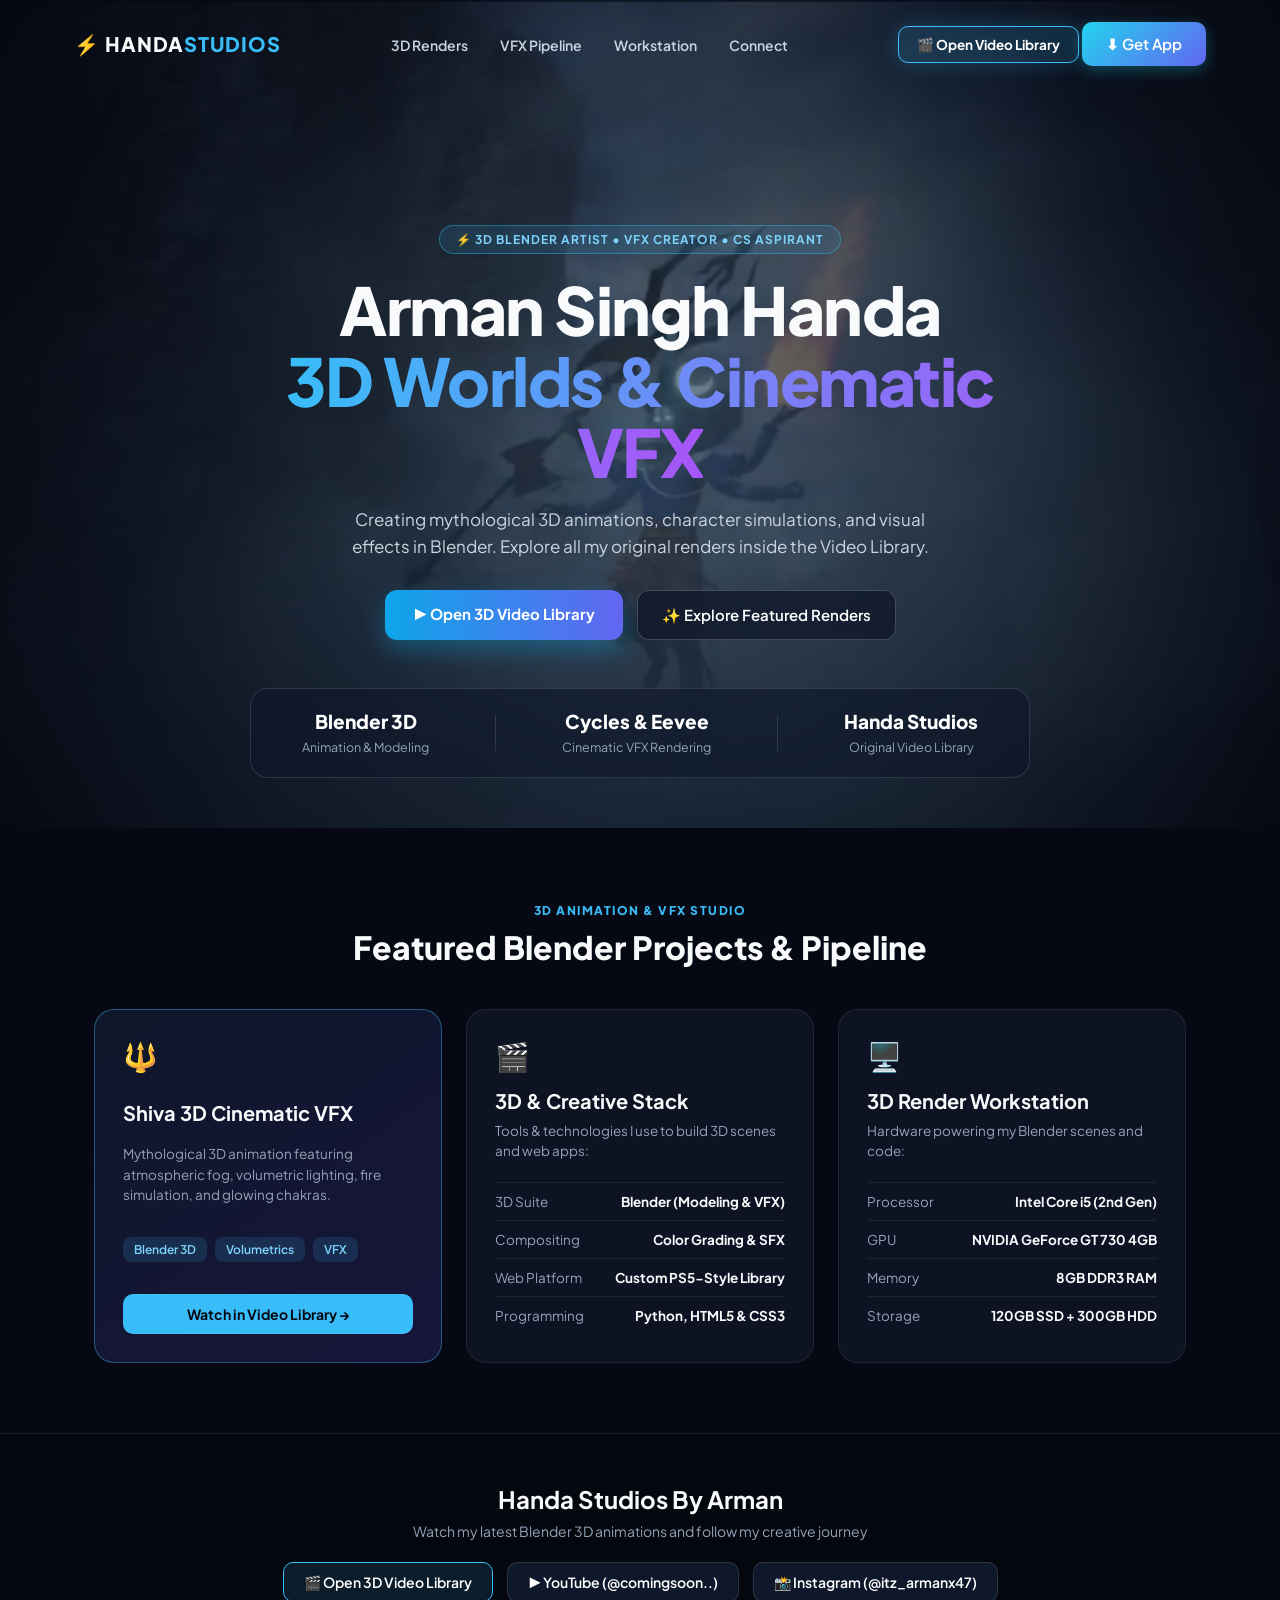
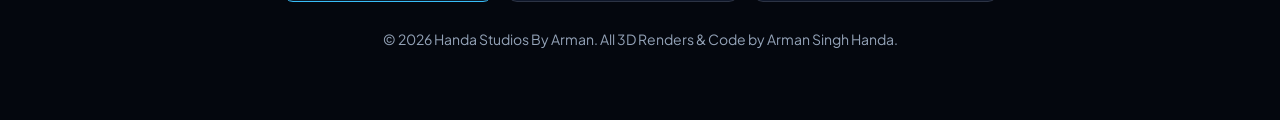
==== commit 192e0a31: "Add files via upload" ====
--- a/index.html
+++ b/index.html
@@ -23,6 +23,7 @@
       </ul>
       <div class="nav-actions">
         <a href="library.html" class="btn-glow">🎬 Open Video Library</a>
+        <a href="handa-studios.apk" download="HandaStudios.apk" class="get-app-btn">⬇ Get App</a>
       </div>
     </nav>
 
@@ -100,7 +101,7 @@
         <ul class="spec-list">
           <li><span>Processor</span> <strong>Intel Core i5 (2nd Gen)</strong></li>
           <li><span>GPU</span> <strong>NVIDIA GeForce GT 730 4GB</strong></li>
-          <li><span>Memory</span> <strong>16GB DDR3 RAM</strong></li>
+          <li><span>Memory</span> <strong>8GB DDR3 RAM</strong></li>
           <li><span>Storage</span> <strong>120GB SSD + 300GB HDD</strong></li>
         </ul>
       </div>
@@ -114,7 +115,7 @@
     <p>Watch my latest Blender 3D animations and follow my creative journey</p>
     <div class="social-links">
       <a href="library.html" class="featured-link">🎬 Open 3D Video Library</a>
-      <a href="https://youtube.com" target="_blank">▶ YouTube (@Hunterzzff)</a>
+      <a href="https://youtube.com" target="_blank">▶ YouTube (@comingsoon..)</a>
       <a href="https://instagram.com" target="_blank">📸 Instagram (@itz_armanx47)</a>
     </div>
     <p class="copyright">© 2026 Handa Studios By Arman. All 3D Renders & Code by Arman Singh Handa.</p>
--- a/style.css
+++ b/style.css
@@ -17,7 +17,7 @@
   min-height: 92vh;
   background: 
     radial-gradient(circle at center, rgba(6, 9, 19, 0.35) 0%, rgba(6, 9, 19, 0.88) 85%, #060913 100%),
-    url('bg.PNG') no-repeat center center / cover;
+    url('bg.png') no-repeat center center / cover;
   display: flex;
   flex-direction: column;
   justify-content: space-between;
@@ -101,6 +101,7 @@
 .hero-center h1 span {
   background: linear-gradient(90deg, #38bdf8, #a855f7);
   -webkit-background-clip: text;
+  background-clip: text;
   -webkit-text-fill-color: transparent;
 }
 
@@ -275,4 +276,23 @@
 
 @media (max-width: 768px) {
   .nav-links, .divider { display: none; }
+}
+.get-app-btn {
+  display: inline-flex;
+  align-items: center;
+  gap: 8px;
+  padding: 12px 24px;
+  background: linear-gradient(135deg, #22d3ee, #6366f1);
+  color: #ffffff;
+  font-weight: 600;
+  font-size: 15px;
+  text-decoration: none;
+  border-radius: 10px;
+  box-shadow: 0 4px 15px rgba(34, 211, 238, 0.3);
+  transition: transform 0.2s ease, box-shadow 0.2s ease;
+}
+
+.get-app-btn:hover {
+  transform: translateY(-2px);
+  box-shadow: 0 6px 20px rgba(99, 102, 241, 0.45);
 }
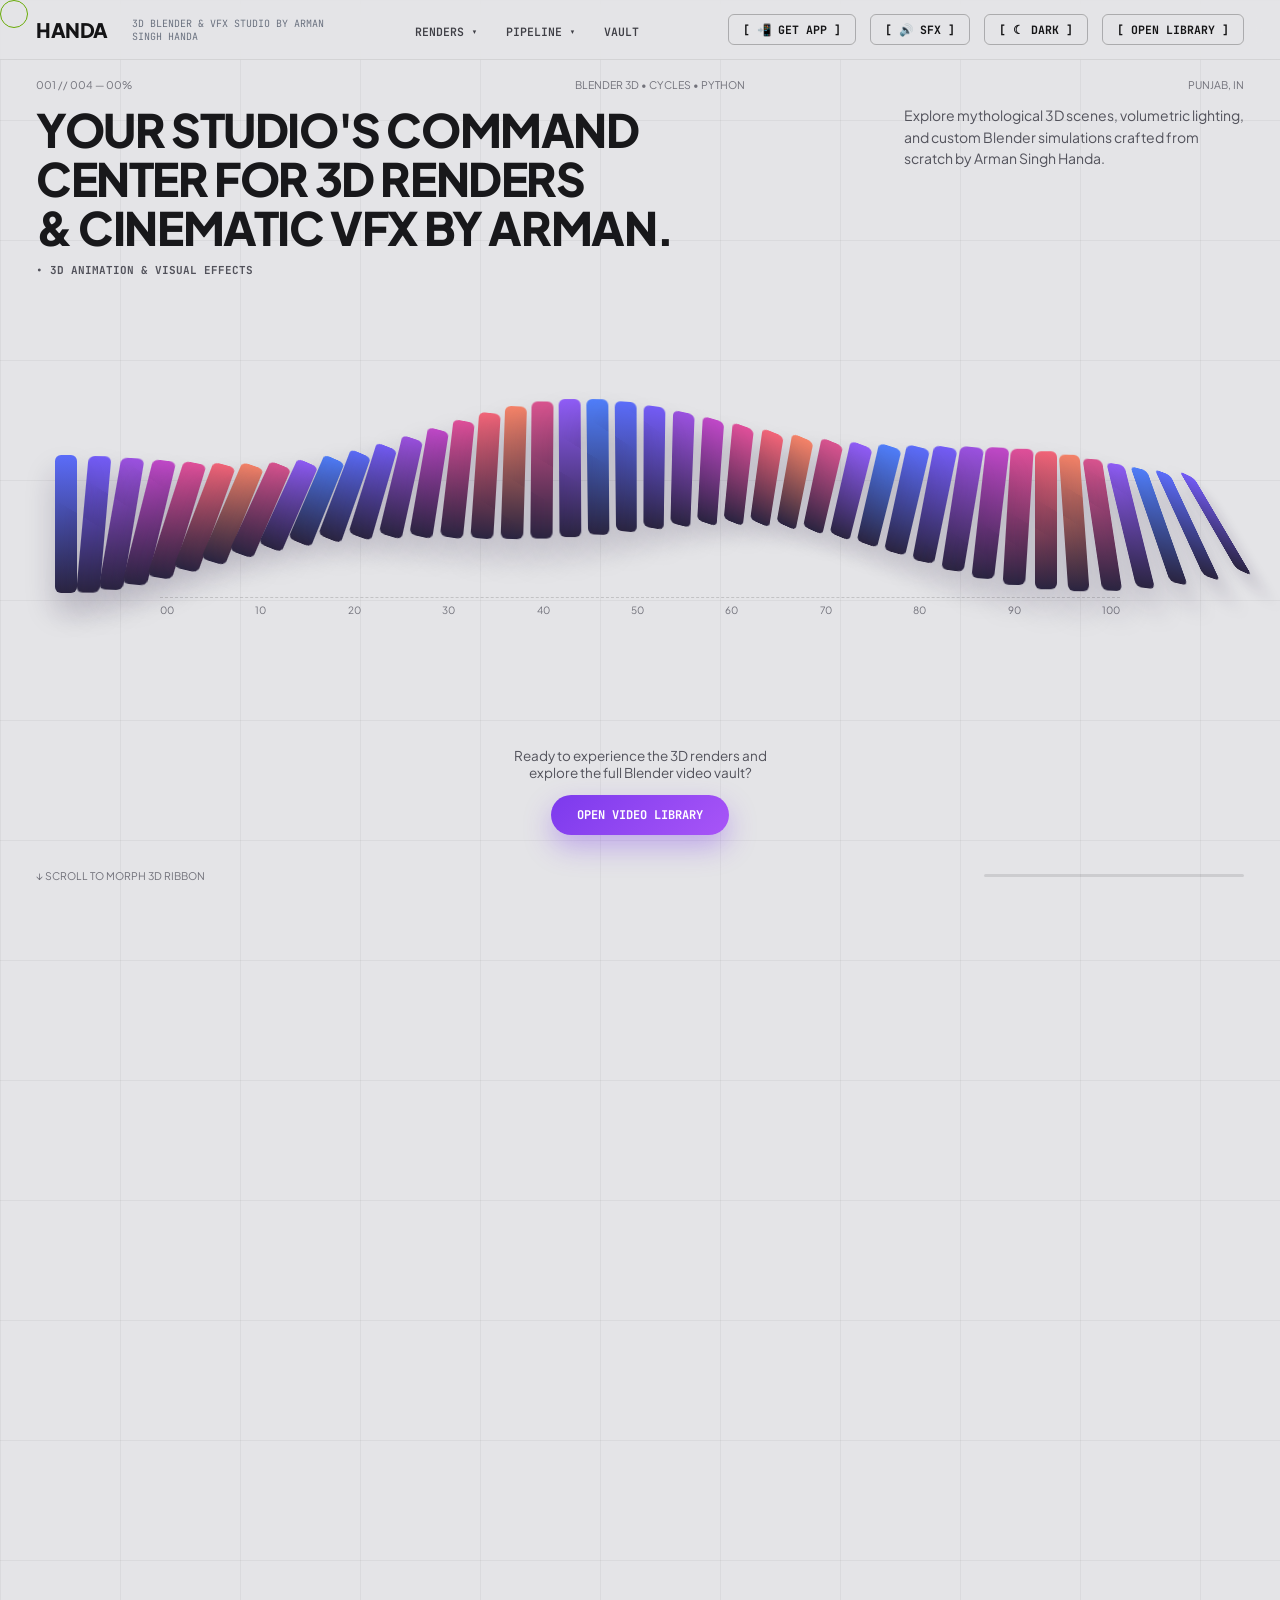
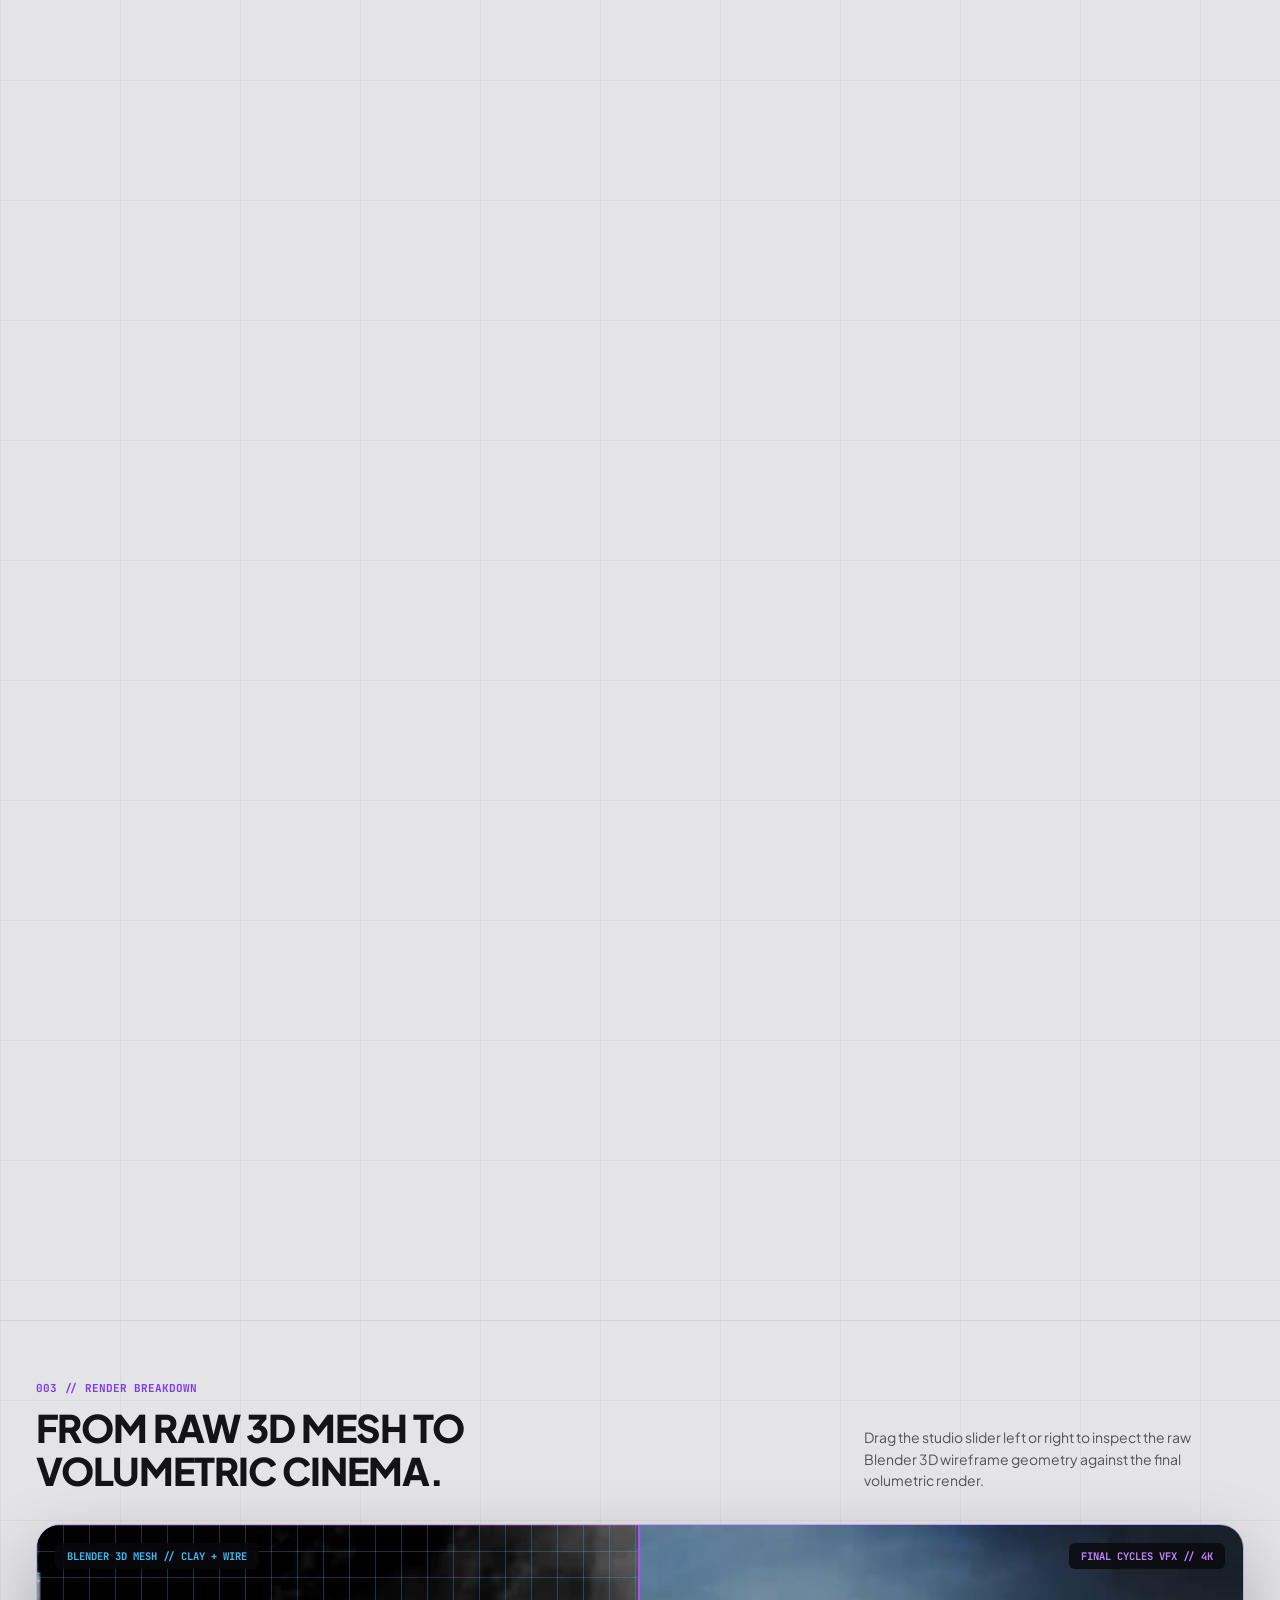
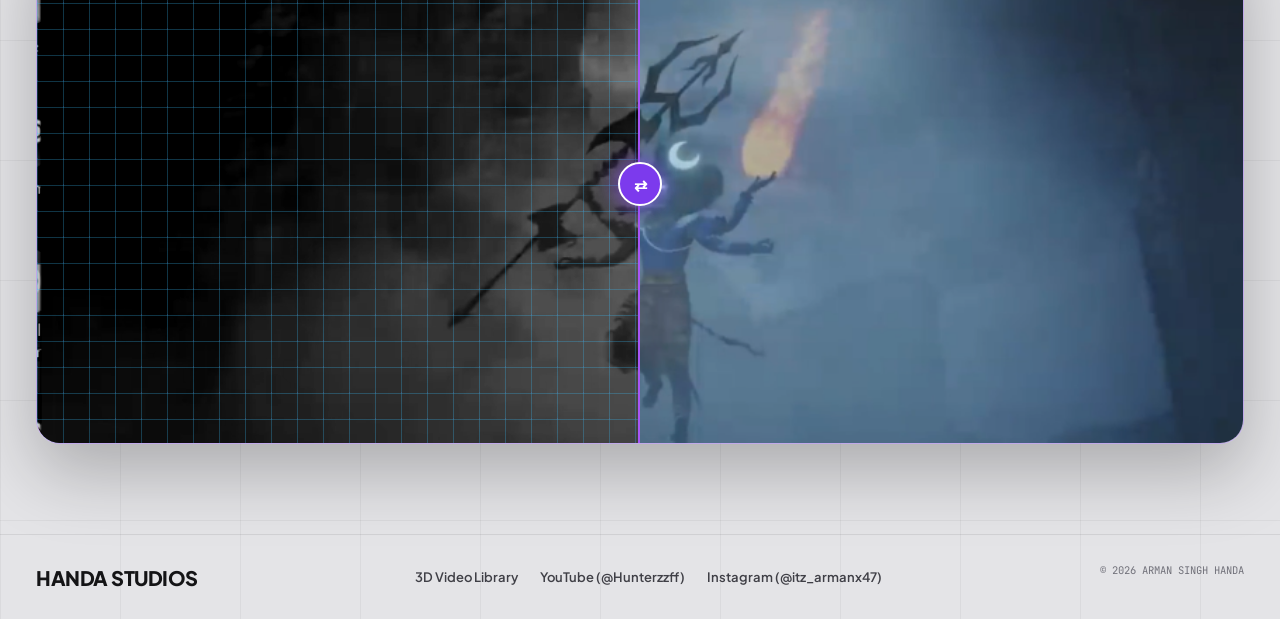
==== commit 57bb4fdd: "Add files via upload" ====
--- a/index.html
+++ b/index.html
@@ -3,123 +3,523 @@
 <head>
   <meta charset="UTF-8" />
   <meta name="viewport" content="width=device-width, initial-scale=1.0" />
-  <title>Handa Studios | 3D Blender & VFX Portfolio</title>
-  <link rel="stylesheet" href="style.css" />
-  <link href="https://fonts.googleapis.com/css2?family=Plus+Jakarta+Sans:wght@400;500;600;700;800&display=swap" rel="stylesheet">
+  <title>HANDA | 3D Blender & VFX Studio</title>
+  <link rel="stylesheet" href="style.css?v=4" />
+  <link rel="manifest" href="manifest.json" />
+  <meta name="theme-color" content="#7c3aed" />
+  <link href="https://fonts.googleapis.com/css2?family=Plus+Jakarta+Sans:wght@500;600;700;800&family=JetBrains+Mono:wght@500;700&display=swap" rel="stylesheet">
 </head>
 <body>
-
-  <!-- Full-Screen Epic 3D VFX Hero Section -->
-  <div class="hero-wrapper">
+<!-- ULTRA-PRO STUDIO BOOT PRELOADER -->
+  <div class="studio-loader" id="studioLoader">
+    <div class="loader-inner">
+      <span class="loader-tag">HANDA OS // 3D VFX ENGINE v4.0</span>
+      <div class="loader-count" id="loaderCount">00%</div>
+      <div class="loader-bar"><div class="loader-bar-fill" id="loaderFill"></div></div>
+    </div>
+  </div>
+
+  <!-- CUSTOM MAGNETIC STUDIO CURSOR -->
+  <div class="studio-cursor" id="studioCursor"></div>
+  <!-- 1. TOP FIXED EDITORIAL NAVBAR -->
+  <nav class="navbar">
+    <div class="nav-left">
+      <a href="#" class="brand">HANDA</a>
+      <span class="nav-tagline">3D BLENDER & VFX STUDIO BY ARMAN SINGH HANDA</span>
+    </div>
+    <ul class="nav-center">
+      <li><a href="#scrollyStage">RENDERS ▾</a></li>
+      <li><a href="#workspaceTrigger">PIPELINE ▾</a></li>
+      <li><a href="library.html">VAULT</a></li>
+    </ul>
+    <div class="nav-right">
+      <button id="installAppBtn" class="theme-toggle-btn" onclick="installHandaApp()">[ 📲 GET APP ]</button>
+      <button id="sfxBtn" class="theme-toggle-btn" onclick="toggleSfx()">[ 🔊 SFX ]</button>
+      <button id="themeBtn" class="theme-toggle-btn" onclick="toggleTheme()">[ ☾ DARK ]</button>
+      <a href="library.html" class="btn-outline-sm">[ OPEN LIBRARY ]</a>
+    </div>
+  </nav>
+
+  <!-- 2. STICKY 3D SCROLLYTELLING TRACK (300vh Scroll Experience Like TIDY) -->
+  <div class="scrolly-track" id="scrollyStage">
+    <div class="scrolly-sticky">
+      
+      <!-- Sub-Header Technical Strip -->
+      <div class="sub-strip">
+        <span id="scrollProgressCode">001 // 004 — 00%</span>
+        <span>BLENDER 3D • CYCLES • PYTHON</span>
+        <span>PUNJAB, IN</span>
+      </div>
+
+      <!-- PHASE 1: HERO & 3D MORPHING RIBBON -->
+      <div class="phase-hero" id="phaseHero">
+        <div class="hero-top-grid">
+          <div class="hero-title-block">
+            <h1>YOUR STUDIO'S COMMAND<br>CENTER FOR 3D RENDERS<br>& CINEMATIC VFX BY ARMAN.</h1>
+            <p class="mono-sub">• 3D ANIMATION & VISUAL EFFECTS</p>
+          </div>
+          <div class="hero-desc-block">
+            <p>Explore mythological 3D scenes, volumetric lighting, and custom Blender simulations crafted from scratch by Arman Singh Handa.</p>
+          </div>
+        </div>
+
+        <!-- 3D Twisted Ribbon Wave (Morphs on Scroll) -->
+        <div class="ribbon-stage" id="ribbonStage">
+          <div class="ribbon-track" id="ribbonTrack"></div>
+          <div class="ribbon-ruler" id="ribbonRuler">
+            <span>00</span><span>10</span><span>20</span><span>30</span><span>40</span><span>50</span><span>60</span><span>70</span><span>80</span><span>90</span><span>100</span>
+          </div>
+        </div>
+
+        <div class="hero-bottom-cta" id="heroCta">
+          <p>Ready to experience the 3D renders and<br>explore the full Blender video vault?</p>
+          <a href="library.html" class="btn-pill-purple">OPEN VIDEO LIBRARY</a>
+        </div>
+      </div>
+
+      <!-- PHASE 2: 3D ISOMETRIC TABLET & FLOATING Z-DEPTH CARDS -->
+      <div class="phase-tablet" id="phaseTablet">
+        <div class="tablet-layout">
+          
+          <!-- Left Editorial Copy -->
+          <div class="tablet-copy" id="tabletCopy">
+            <span class="mono-label">002 // WORKSPACE</span>
+            <h2>CREATE SCENES, RENDER VFX,<br>EXPLORE VAULT.</h2>
+            <p>Move beyond basic edits. Inspect high-detail 3D environments, volumetric mountain fog, and custom Blender shaders inside an interactive studio library.</p>
+            
+            <div class="divider-line"></div>
+            <span class="mono-small">BUILT WITH BLENDER 3D & PYTHON</span>
+            <div class="cta-row">
+              <a href="library.html" class="btn-outline-dark">[ WATCH ALL VIDEOS ]</a>
+              <a href="#connect" class="btn-ghost-dark">YOUTUBE ↗</a>
+            </div>
+          </div>
+
+          <!-- Right 3D Tilted Isometric Tablet Board -->
+          <div class="tablet-3d-wrapper" id="tabletWrapper">
+            <div class="isometric-tablet" id="isoTablet">
+              
+              <div class="tablet-topbar">
+                <div class="tab-dots"><span></span><span></span><span></span></div>
+                <div class="tab-title">Handa Studios — 3D Render Vault</div>
+                <div class="tab-badge">CYCLES 4K</div>
+              </div>
+
+              <div class="tablet-canvas">
+                
+                <!-- Card 1 -->
+                <div class="t-card card-purple" id="card1" onclick="openHomePlayer('video1.mp4', 'Shiva 3D Cinematic VFX — Made by Arman')">
+                  <div class="t-card-top">
+                    <span class="t-tag">FEATURED RENDER</span>
+                    <span class="t-time">00:44</span>
+                  </div>
+                  <h4>Shiva 3D Cinematic VFX</h4>
+                  <p>Volumetric fog, glowing eyes & fire simulation in Blender.</p>
+                  <div class="t-card-footer">
+                    <span>Blender 3D</span>
+                    <strong>▶ Play Now</strong>
+                  </div>
+                </div>
+
+                <!-- Card 2 -->
+                <div class="t-card card-pink" id="card2" onclick="openSpecModal('vfx')">
+                  <div class="t-card-top">
+                    <span class="t-tag">VFX PIPELINE</span>
+                    <span class="t-time">CYCLES</span>
+                  </div>
+                  <h4>Volumetric Lighting & Fog</h4>
+                  <p>Atmospheric mountain depth & procedural shader nodes.</p>
+                  <div class="t-card-footer">
+                    <span>Compositor</span>
+                    <strong>Inspect →</strong>
+                  </div>
+                </div>
+
+                <!-- Card 3 -->
+                <div class="t-card card-blue" id="card3" onclick="openSpecModal('dev')">
+                  <div class="t-card-top">
+                    <span class="t-tag">DEV STACK</span>
+                    <span class="t-time">PYTHON</span>
+                  </div>
+                  <h4>Procedural 3D & Web Vault</h4>
+                  <p>Custom HTML/CSS cinema library built by Arman.</p>
+                  <div class="t-card-footer">
+                    <span>Handa Studios</span>
+                    <strong>View Stack →</strong>
+                  </div>
+                </div>
+
+                <!-- Card 4 -->
+                <div class="t-card card-media" id="card4" onclick="window.location.href='library.html'">
+                  <img src="bg.png" alt="Shiva 3D Render" />
+                  <div class="media-caption">
+                    <span>FULL ARCHIVE</span>
+                    <strong>Open Complete Video Library →</strong>
+                  </div>
+                </div>
+
+              </div>
+            </div>
+          </div>
+
+        </div>
+      </div>
+
+      <!-- Bottom Scroll Indicator -->
+      <div class="scroll-hint-bar">
+        <span id="scrollHintText">↓ SCROLL TO MORPH 3D RIBBON</span>
+        <div class="progress-line"><div class="progress-fill" id="progressFill"></div></div>
+      </div>
+
+    </div>
+    <div id="workspaceTrigger" style="position:absolute; top:55%; height:1px; width:1px;"></div>
+  </div>
+<!-- SECTION 3: BLENDER WIREFRAME VS FINAL VFX SLIDER (RONGTAY KHADE KARNE WALA FEATURE) -->
+  <section class="compare-section" id="breakdown">
+    <div class="compare-header">
+      <div>
+        <span class="mono-label">003 // RENDER BREAKDOWN</span>
+        <h2>FROM RAW 3D MESH TO<br>VOLUMETRIC CINEMA.</h2>
+      </div>
+      <p>Drag the studio slider left or right to inspect the raw Blender 3D wireframe geometry against the final volumetric render.</p>
+    </div>
+
+    <div class="compare-box" id="compareBox">
+      <!-- Layer 1: Final Render -->
+      <img src="bg.png" alt="Final Shiva 3D VFX" class="compare-img" />
+      <span class="badge-right">FINAL CYCLES VFX // 4K</span>
+
+      <!-- Layer 2: Wireframe / Clay Viewport Overlay -->
+      <div class="compare-before" id="compareBefore">
+        <img src="bg.png" alt="Blender Wireframe" class="compare-img wireframe-filter" />
+        <div class="wireframe-grid"></div>
+        <span class="badge-left">BLENDER 3D MESH // CLAY + WIRE</span>
+      </div>
+
+      <!-- Draggable Handle -->
+      <div class="compare-handle" id="compareHandle">
+        <div class="handle-circle">⇄</div>
+      </div>
+    </div>
+  </section>
+  <!-- 3. MINIMAL STUDIO FOOTER -->
+  <footer class="studio-footer" id="connect">
+    <div class="footer-inner">
+      <div class="brand">HANDA STUDIOS</div>
+      <div class="footer-links">
+        <a href="library.html">3D Video Library</a>
+        <a href="https://youtube.com" target="_blank">YouTube (@Hunterzzff)</a>
+        <a href="https://instagram.com" target="_blank">Instagram (@itz_armanx47)</a>
+      </div>
+      <span class="mono-small">© 2026 ARMAN SINGH HANDA</span>
+    </div>
+  </footer>
+
+  <!-- 4. CENTER SCREEN CINEMA & SPECS POPUP MODAL -->
+  <div class="studio-modal" id="studioModal" onclick="if(event.target===this) closeStudioModal()">
+    <div class="studio-modal-box">
+      <div class="modal-bar">
+        <span id="modalHeading">HANDA STUDIOS // PREVIEW</span>
+        <button onclick="closeStudioModal()">✕ CLOSE</button>
+      </div>
+      <div id="modalBody"></div>
+    </div>
+  </div>
+
+  <!-- 5. REAL-TIME 3D SCROLLYTELLING ENGINE -->
+  <script>
+    // G. Installable Web App (PWA) Logic
+    let deferredPrompt;
+    window.addEventListener('beforeinstallprompt', (e) => {
+      e.preventDefault();
+      deferredPrompt = e;
+    });
+
+    function installHandaApp() {
+      if (deferredPrompt) {
+        deferredPrompt.prompt();
+        deferredPrompt.userChoice.then(() => {
+          deferredPrompt = null;
+        });
+      } else {
+        modalHeading.textContent = 'INSTALL HANDA STUDIOS APP // MOBILE & PC';
+        modalBody.innerHTML = `
+          <div class="spec-popup">
+            <h3>📲 Install Handa 3D Studio App</h3>
+            <ul>
+              <li><span>Android (Chrome)</span><strong>Menu (⋮) → "Add to Home Screen" / "Install App"</strong></li>
+              <li><span>iPhone (Safari)</span><strong>Share Icon (↑) → "Add to Home Screen"</strong></li>
+              <li><span>Windows PC</span><strong>Address Bar ke right mein Install Icon (⊕) dabayein</strong></li>
+            </ul>
+            <button onclick="closeStudioModal()" class="modal-cta" style="border:none; cursor:pointer;">Got It ✓</button>
+          </div>`;
+        studioModal.classList.add('active');
+      }
+    }
+    // =========================================================
+    // F. ULTRA-PRO PRELOADER, WEB AUDIO SFX, CURSOR & SLIDER
+    // =========================================================
     
-    <!-- Navbar -->
-    <nav class="navbar">
-      <div class="logo">⚡ HANDA<span>STUDIOS</span></div>
-      <ul class="nav-links">
-        <li><a href="#showcase">3D Renders</a></li>
-        <li><a href="#workflow">VFX Pipeline</a></li>
-        <li><a href="#rig">Workstation</a></li>
-        <li><a href="#connect">Connect</a></li>
-      </ul>
-      <div class="nav-actions">
-        <a href="library.html" class="btn-glow">🎬 Open Video Library</a>
-        <a href="handa-studios.apk" download="HandaStudios.apk" class="get-app-btn">⬇ Get App</a>
-      </div>
-    </nav>
-
-    <!-- Main Hero Content -->
-    <header class="hero-center">
-      <div class="badge-pill">⚡ 3D BLENDER ARTIST • VFX CREATOR • CS ASPIRANT</div>
-      <h1>Arman Singh Handa<br><span>3D Worlds & Cinematic VFX</span></h1>
-      <p>Creating mythological 3D animations, character simulations, and visual effects in Blender. Explore all my original renders inside the Video Library.</p>
-      
-      <div class="hero-buttons">
-        <a href="library.html" class="btn-primary">▶ Open 3D Video Library</a>
-        <a href="#showcase" class="btn-secondary">✨ Explore Featured Renders</a>
-      </div>
-
-      <!-- Clean Glass Stats Bar -->
-      <div class="stats-bar">
-        <div class="stat-box">
-          <h3>Blender 3D</h3>
-          <p>Animation & Modeling</p>
-        </div>
-        <div class="divider"></div>
-        <div class="stat-box">
-          <h3>Cycles & Eevee</h3>
-          <p>Cinematic VFX Rendering</p>
-        </div>
-        <div class="divider"></div>
-        <div class="stat-box">
-          <h3>Handa Studios</h3>
-          <p>Original Video Library</p>
-        </div>
-      </div>
-    </header>
-  </div>
-
-  <!-- Featured Blender Renders & Studio Grid -->
-  <section class="bento-section" id="showcase">
-    <div class="section-head">
-      <span>3D ANIMATION & VFX STUDIO</span>
-      <h2>Featured Blender Projects & Pipeline</h2>
-    </div>
-
-    <div class="bento-grid">
-      
-      <!-- Card 1: Featured 3D Render -->
-      <div class="bento-card highlight-card">
-        <div class="card-icon">🔱</div>
-        <h3>Shiva 3D Cinematic VFX</h3>
-        <p class="card-sub">Mythological 3D animation featuring atmospheric fog, volumetric lighting, fire simulation, and glowing chakras.</p>
-        <div class="tags-row">
-          <span>Blender 3D</span>
-          <span>Volumetrics</span>
-          <span>VFX</span>
-        </div>
-        <a href="library.html" class="card-btn">Watch in Video Library →</a>
-      </div>
-
-      <!-- Card 2: VFX & Dev Pipeline -->
-      <div class="bento-card" id="workflow">
-        <div class="card-icon">🎬</div>
-        <h3>3D & Creative Stack</h3>
-        <p class="card-sub">Tools & technologies I use to build 3D scenes and web apps:</p>
-        <ul class="spec-list">
-          <li><span>3D Suite</span> <strong>Blender (Modeling & VFX)</strong></li>
-          <li><span>Compositing</span> <strong>Color Grading & SFX</strong></li>
-          <li><span>Web Platform</span> <strong>Custom PS5-Style Library</strong></li>
-          <li><span>Programming</span> <strong>Python, HTML5 & CSS3</strong></li>
-        </ul>
-      </div>
-
-      <!-- Card 3: Render Workstation -->
-      <div class="bento-card" id="rig">
-        <div class="card-icon">🖥️</div>
-        <h3>3D Render Workstation</h3>
-        <p class="card-sub">Hardware powering my Blender scenes and code:</p>
-        <ul class="spec-list">
-          <li><span>Processor</span> <strong>Intel Core i5 (2nd Gen)</strong></li>
-          <li><span>GPU</span> <strong>NVIDIA GeForce GT 730 4GB</strong></li>
-          <li><span>Memory</span> <strong>8GB DDR3 RAM</strong></li>
-          <li><span>Storage</span> <strong>120GB SSD + 300GB HDD</strong></li>
-        </ul>
-      </div>
-
-    </div>
-  </section>
-
-  <!-- Footer / Connect -->
-  <footer class="footer" id="connect">
-    <h2>Handa Studios By Arman</h2>
-    <p>Watch my latest Blender 3D animations and follow my creative journey</p>
-    <div class="social-links">
-      <a href="library.html" class="featured-link">🎬 Open 3D Video Library</a>
-      <a href="https://youtube.com" target="_blank">▶ YouTube (@comingsoon..)</a>
-      <a href="https://instagram.com" target="_blank">📸 Instagram (@itz_armanx47)</a>
-    </div>
-    <p class="copyright">© 2026 Handa Studios By Arman. All 3D Renders & Code by Arman Singh Handa.</p>
-  </footer>
+    // 1. Studio Boot Preloader (0% -> 100%)
+    let loadPct = 0;
+    const loaderEl = document.getElementById('studioLoader');
+    const loaderCount = document.getElementById('loaderCount');
+    const loaderFill = document.getElementById('loaderFill');
+
+    const bootInterval = setInterval(() => {
+      loadPct += Math.floor(Math.random() * 18) + 12;
+      if (loadPct >= 100) {
+        loadPct = 100;
+        clearInterval(bootInterval);
+        setTimeout(() => loaderEl.classList.add('done'), 220);
+      }
+      loaderCount.textContent = (loadPct < 10 ? '0' + loadPct : loadPct) + '%';
+      loaderFill.style.width = loadPct + '%';
+    }, 65);
+
+    // 2. Web Audio API Sci-Fi UI Sound Synthesizer (No MP3 needed!)
+    let sfxEnabled = true;
+    const sfxBtn = document.getElementById('sfxBtn');
+    const audioCtx = new (window.AudioContext || window.webkitAudioContext)();
+
+    function playStudioClick(freq = 620, duration = 0.05) {
+      if (!sfxEnabled) return;
+      if (audioCtx.state === 'suspended') audioCtx.resume();
+      const osc = audioCtx.createOscillator();
+      const gain = audioCtx.createGain();
+      osc.type = 'sine';
+      osc.frequency.setValueAtTime(freq, audioCtx.currentTime);
+      osc.frequency.exponentialRampToValueAtTime(140, audioCtx.currentTime + duration);
+      gain.gain.setValueAtTime(0.06, audioCtx.currentTime);
+      gain.gain.exponentialRampToValueAtTime(0.001, audioCtx.currentTime + duration);
+      osc.connect(gain);
+      gain.connect(audioCtx.destination);
+      osc.start();
+      osc.stop(audioCtx.currentTime + duration);
+    }
+
+    function toggleSfx() {
+      sfxEnabled = !sfxEnabled;
+      sfxBtn.textContent = sfxEnabled ? '[ 🔊 SFX ]' : '[ 🔇 MUTE ]';
+      if (sfxEnabled) playStudioClick(880, 0.08);
+    }
+
+    document.querySelectorAll('a, button, .t-card').forEach(el => {
+      el.addEventListener('mouseenter', () => playStudioClick(520, 0.035));
+      el.addEventListener('click', () => playStudioClick(840, 0.07));
+    });
+
+    // 3. Custom Magnetic Studio Cursor
+    const cursor = document.getElementById('studioCursor');
+    window.addEventListener('mousemove', (e) => {
+      cursor.style.transform = `translate3d(${e.clientX - 14}px, ${e.clientY - 14}px, 0)`;
+    });
+
+    // 4. Interactive Blender Wireframe vs Final VFX Slider
+    const compareBox = document.getElementById('compareBox');
+    const compareBefore = document.getElementById('compareBefore');
+    const compareHandle = document.getElementById('compareHandle');
+
+    function moveCompare(clientX) {
+      const rect = compareBox.getBoundingClientRect();
+      let pos = ((clientX - rect.left) / rect.width) * 100;
+      pos = clamp(pos, 4, 96);
+      compareBefore.style.width = pos + '%';
+      compareHandle.style.left = pos + '%';
+    }
+
+    compareBox.addEventListener('mousemove', (e) => moveCompare(e.clientX));
+    compareBox.addEventListener('touchmove', (e) => moveCompare(e.touches[0].clientX));
+    // A. Dark / Light Mode Toggle
+    const themeBtn = document.getElementById('themeBtn');
+    if (localStorage.getItem('handa-theme') === 'dark') {
+      document.body.classList.add('dark-mode');
+      themeBtn.textContent = '[ ☀ LIGHT ]';
+    }
+
+    function toggleTheme() {
+      document.body.classList.toggle('dark-mode');
+      const isDark = document.body.classList.contains('dark-mode');
+      themeBtn.textContent = isDark ? '[ ☀ LIGHT ]' : '[ ☾ DARK ]';
+      localStorage.setItem('handa-theme', isDark ? 'dark' : 'light');
+    }
+
+    // B. Generate 42 Colorful 3D Ribbon Slices
+    const track = document.getElementById('ribbonTrack');
+    const colors = [
+      '#5b6cf9', '#735cf6', '#9b51e0', '#c048c8',
+      '#e04f9a', '#f26478', '#f58268', '#d9538f',
+      '#8f5cf6', '#4f7df9'
+    ];
+    const totalSlices = 42;
+
+    for (let i = 0; i < totalSlices; i++) {
+      const slice = document.createElement('div');
+      slice.className = 'ribbon-slice';
+      const color = colors[i % colors.length];
+      slice.style.background = `linear-gradient(180deg, ${color}, #2a2440)`;
+      track.appendChild(slice);
+    }
+
+    const slices = document.querySelectorAll('.ribbon-slice');
+    let mouseX = 0;
+    let scrollProgress = 0;
+
+    // C. Continuous Scroll-Driven 3D Morphing Engine (0% -> 100%)
+    const scrollyStage = document.getElementById('scrollyStage');
+    const phaseHero = document.getElementById('phaseHero');
+    const phaseTablet = document.getElementById('phaseTablet');
+    const isoTablet = document.getElementById('isoTablet');
+    const tabletCopy = document.getElementById('tabletCopy');
+    const progressFill = document.getElementById('progressFill');
+    const progressCode = document.getElementById('scrollProgressCode');
+    const scrollHintText = document.getElementById('scrollHintText');
+
+    const cards = [
+      document.getElementById('card1'),
+      document.getElementById('card2'),
+      document.getElementById('card3'),
+      document.getElementById('card4')
+    ];
+
+    function clamp(val, min, max) {
+      return Math.min(Math.max(val, min), max);
+    }
+
+    function updateScrollytelling() {
+      const rect = scrollyStage.getBoundingClientRect();
+      const maxScroll = scrollyStage.offsetHeight - window.innerHeight;
+      const scrolled = clamp(-rect.top, 0, maxScroll);
+      scrollProgress = maxScroll > 0 ? scrolled / maxScroll : 0;
+
+      // Update HUD Progress Bar & Percentage
+      const pct = Math.round(scrollProgress * 100);
+      progressFill.style.width = `${pct}%`;
+      progressCode.textContent = `001 // 004 — ${pct < 10 ? '0' + pct : pct}%`;
+
+      // 1. Hero & Ribbon Morph (0.0 -> 0.45)
+      const heroFade = clamp(1 - scrollProgress * 2.4, 0, 1);
+      const ribbonFlatten = clamp(scrollProgress * 2.2, 0, 1);
+
+      phaseHero.style.opacity = heroFade;
+      phaseHero.style.transform = `translateY(${-scrollProgress * 110}px) scale(${1 - scrollProgress * 0.12})`;
+      phaseHero.style.pointerEvents = heroFade < 0.15 ? 'none' : 'auto';
+
+      slices.forEach((slice, i) => {
+        const p = i / totalSlices;
+        const wave = Math.sin(p * Math.PI * 2.4 + mouseX * 1.5 + scrollProgress * 4) * (52 * (1 - ribbonFlatten * 0.85));
+        const y = Math.cos(p * Math.PI * 2.2 + mouseX) * (28 * (1 - ribbonFlatten));
+        const scaleX = 1 + ribbonFlatten * 1.4;
+        slice.style.transform = `translateY(${y}px) rotateX(${wave}deg) rotateY(${wave * 0.6}deg) scaleX(${scaleX})`;
+      });
+
+      // 2. Tablet Entrance & 3D Rotation (0.25 -> 0.70)
+      const tabProg = clamp((scrollProgress - 0.22) / 0.45, 0, 1);
+      phaseTablet.style.opacity = tabProg;
+      phaseTablet.style.pointerEvents = tabProg < 0.2 ? 'none' : 'auto';
+
+      tabletCopy.style.opacity = clamp((scrollProgress - 0.30) / 0.35, 0, 1);
+      tabletCopy.style.transform = `translateY(${(1 - tabProg) * 40}px)`;
+
+      // Tablet tilts smoothly from steep angle into isometric hero angle
+      const rotX = 36 - tabProg * 18;
+      const rotY = -32 + tabProg * 14;
+      const rotZ = 16 - tabProg * 8;
+      const tabScale = 0.82 + tabProg * 0.18;
+      isoTablet.style.transform = `perspective(1300px) rotateX(${rotX}deg) rotateY(${rotY}deg) rotateZ(${rotZ}deg) scale(${tabScale})`;
+
+      // 3. Staggered 3D Cards Flying In From Top (0.45 -> 0.95)
+      cards.forEach((card, idx) => {
+        const start = 0.44 + idx * 0.10;
+        const cardProg = clamp((scrollProgress - start) / 0.22, 0, 1);
+        // Smooth ease-out curve
+        const ease = 1 - Math.pow(1 - cardProg, 3);
+
+        const dropY = (1 - ease) * -170;
+        const dropZ = (1 - ease) * 220;
+        const tiltX = (1 - ease) * 32;
+        const cardScale = 1.15 - ease * 0.15;
+
+        card.style.opacity = clamp(cardProg * 1.6, 0, 1);
+        card.style.transform = `translate3d(0, ${dropY}px, ${dropZ}px) rotateX(${tiltX}deg) scale(${cardScale})`;
+      });
+
+      if (scrollProgress > 0.85) {
+        scrollHintText.textContent = '✓ WORKSPACE LOCKED — CLICK ANY CARD TO INSPECT';
+      } else if (scrollProgress > 0.3) {
+        scrollHintText.textContent = '↓ KEEP SCROLLING TO DROP 3D CARDS';
+      } else {
+        scrollHintText.textContent = '↓ SCROLL TO MORPH 3D RIBBON';
+      }
+    }
+
+    window.addEventListener('mousemove', (e) => {
+      mouseX = (e.clientX / window.innerWidth - 0.5) * 2;
+      if (scrollProgress < 0.45) {
+        updateScrollytelling();
+      }
+      window.addEventListener('touchmove', (e) => {
+      if (e.touches.length > 0) {
+        mouseX = (e.touches[0].clientX / window.innerWidth - 0.5) * 2;
+        if (scrollProgress < 0.45) updateScrollytelling();
+      }
+    }, { passive: true });
+    });
+
+    window.addEventListener('scroll', updateScrollytelling, { passive: true });
+    updateScrollytelling();
+
+    // D. Center Screen Video & Specs Modal Functions
+    const studioModal = document.getElementById('studioModal');
+    const modalHeading = document.getElementById('modalHeading');
+    const modalBody = document.getElementById('modalBody');
+
+    function openHomePlayer(videoSrc, title) {
+      modalHeading.textContent = title;
+      modalBody.innerHTML = `<video src="${videoSrc}" controls autoplay style="width:100%; max-height:70vh; display:block; background:#000;"></video>`;
+      studioModal.classList.add('active');
+    }
+
+    function openSpecModal(type) {
+      if (type === 'vfx') {
+        modalHeading.textContent = 'VFX PIPELINE // BLENDER 3D BREAKDOWN';
+        modalBody.innerHTML = `
+          <div class="spec-popup">
+            <h3>🔱 Shiva 3D Scene Architecture</h3>
+            <ul>
+              <li><span>3D Software</span><strong>Blender 3D (Modeling & Rigging)</strong></li>
+              <li><span>Lighting & Fog</span><strong>Principled Volume + Mist Pass</strong></li>
+              <li><span>Fire & Energy</span><strong>Procedural Shader Nodes & Glow</strong></li>
+              <li><span>Post-Processing</span><strong>Blender Compositor & Color Grade</strong></li>
+            </ul>
+            <a href="library.html" class="modal-cta">Watch Full Render in Vault →</a>
+          </div>`;
+      } else {
+        modalHeading.textContent = 'WORKSTATION & CODE STACK // ARMAN';
+        modalBody.innerHTML = `
+          <div class="spec-popup">
+            <h3>⚡ Hardware & Engineering Stack</h3>
+            <ul>
+              <li><span>Processor & GPU</span><strong>Intel Core i5 + NVIDIA GT 730 4GB</strong></li>
+              <li><span>Memory & Storage</span><strong>8GB DDR3 RAM + 120GB OSCOO SSD + HDD</strong></li>
+              <li><span>Web Architecture</span><strong>HTML5, CSS3 3D Transforms & JS</strong></li>
+              <li><span>Programming</span><strong>Python Scripting & Automation</strong></li>
+            </ul>
+            <a href="library.html" class="modal-cta">Explore All Projects →</a>
+          </div>`;
+      }
+      studioModal.classList.add('active');
+    }
+
+    function closeStudioModal() {
+      modalBody.innerHTML = '';
+      studioModal.classList.remove('active');
+    }
+
+    document.addEventListener('keydown', (e) => {
+      if (e.key === 'Escape') closeStudioModal();
+    });
+  </script>
 
 </body>
 </html>
--- a/style.css
+++ b/style.css
@@ -1,298 +1,602 @@
+/* =========================================================
+   HANDA STUDIOS — FULL TIDY 3D SCROLLYTELLING CSS
+   ========================================================= */
+
 * {
   margin: 0;
   padding: 0;
   box-sizing: border-box;
-  font-family: 'Plus Jakarta Sans', sans-serif;
+  font-family: 'Plus Jakarta Sans', -apple-system, BlinkMacSystemFont, 'Segoe UI', Roboto, sans-serif;
   scroll-behavior: smooth;
 }
 
 body {
-  background-color: #060913;
-  color: #f8fafc;
+  background-color: #e4e4e7;
+  color: #141416;
   overflow-x: hidden;
-}
-
-/* Epic Hero with Background Image + Cinematic Dark Vignette */
-.hero-wrapper {
-  min-height: 92vh;
-  background: 
-    radial-gradient(circle at center, rgba(6, 9, 19, 0.35) 0%, rgba(6, 9, 19, 0.88) 85%, #060913 100%),
-    url('bg.png') no-repeat center center / cover;
+  transition: background-color 0.35s ease, color 0.35s ease;
+  background-image: 
+    linear-gradient(to right, rgba(0, 0, 0, 0.045) 1px, transparent 1px),
+    linear-gradient(to bottom, rgba(0, 0, 0, 0.045) 1px, transparent 1px);
+  background-size: 120px 120px;
+}
+
+/* Navbar */
+.navbar {
+  position: fixed;
+  top: 0;
+  left: 0;
+  width: 100%;
+  z-index: 200;
+  background: rgba(228, 228, 231, 0.85);
+  backdrop-filter: blur(14px);
+  border-bottom: 1px solid rgba(0, 0, 0, 0.08);
+  padding: 14px 36px;
+  display: flex;
+  justify-content: space-between;
+  align-items: center;
+}
+
+.nav-left { display: flex; align-items: center; gap: 24px; }
+.brand { font-size: 20px; font-weight: 800; letter-spacing: -0.5px; color: #141416; text-decoration: none; }
+.nav-tagline { font-family: 'JetBrains Mono', monospace; font-size: 10px; color: #6b7280; max-width: 195px; line-height: 1.3; }
+
+.nav-center { display: flex; list-style: none; gap: 28px; }
+.nav-center a { font-family: 'JetBrains Mono', monospace; font-size: 11.5px; font-weight: 600; color: #3f3f46; text-decoration: none; }
+.nav-center a:hover { color: #7c3aed; }
+
+.nav-right { display: flex; align-items: center; gap: 14px; }
+.nav-link-muted { font-family: 'JetBrains Mono', monospace; font-size: 11.5px; color: #52525b; text-decoration: none; }
+
+.theme-toggle-btn, .btn-outline-sm {
+  font-family: 'JetBrains Mono', monospace;
+  font-size: 11.5px;
+  font-weight: 700;
+  background: transparent;
+  color: #141416;
+  text-decoration: none;
+  border: 1px solid rgba(0, 0, 0, 0.25);
+  padding: 7px 14px;
+  border-radius: 6px;
+  cursor: pointer;
+  transition: 0.2s;
+}
+.theme-toggle-btn:hover, .btn-outline-sm:hover { background: #141416; color: #ffffff; }
+
+/* =========================================================
+   STICKY 3D SCROLLYTELLING CONTAINER (320vh)
+   ========================================================= */
+.scrolly-track {
+  position: relative;
+  height: 320vh;
+}
+
+.scrolly-sticky {
+  position: sticky;
+  top: 0;
+  height: 100vh;
+  width: 100%;
+  overflow: hidden;
+  padding-top: 66px;
   display: flex;
   flex-direction: column;
   justify-content: space-between;
-  padding-bottom: 50px;
-}
-
-/* Navbar */
-.navbar {
-  max-width: 1180px;
+}
+
+.sub-strip {
+  max-width: 1280px;
   width: 100%;
   margin: 0 auto;
-  padding: 22px 24px;
+  padding: 12px 36px;
   display: flex;
   justify-content: space-between;
+  font-family: 'JetBrains Mono', monospace;
+  font-size: 10.5px;
+  color: #71717a;
+  z-index: 20;
+}
+
+/* PHASE 1: HERO & RIBBON */
+.phase-hero {
+  position: absolute;
+  inset: 95px 0 55px 0;
+  max-width: 1280px;
+  margin: 0 auto;
+  padding: 10px 36px;
+  display: flex;
+  flex-direction: column;
+  justify-content: space-between;
+  will-change: transform, opacity;
+}
+
+.hero-top-grid {
+  display: flex;
+  justify-content: space-between;
+  align-items: flex-start;
+  flex-wrap: wrap;
+  gap: 24px;
+}
+
+.hero-title-block h1 {
+  font-size: clamp(26px, 3.8vw, 46px);
+  font-weight: 800;
+  line-height: 1.06;
+  letter-spacing: -1.4px;
+  color: #18181b;
+  margin-bottom: 12px;
+}
+
+.mono-sub { font-family: 'JetBrains Mono', monospace; font-size: 11px; font-weight: 700; color: #52525b; }
+.hero-desc-block { max-width: 340px; }
+.hero-desc-block p { font-size: 14px; line-height: 1.55; color: #52525b; }
+
+/* 3D Ribbon Wave */
+.ribbon-stage { perspective: 1000px; padding: 10px 0; }
+.ribbon-track { display: flex; justify-content: center; align-items: center; gap: 6px; height: 175px; transform-style: preserve-3d; }
+.ribbon-slice { width: 22px; height: 138px; border-radius: 6px; box-shadow: 0 18px 30px rgba(30, 20, 60, 0.22); will-change: transform; flex-shrink: 0; }
+.ribbon-ruler { max-width: 960px; margin: 14px auto 0; display: flex; justify-content: space-between; font-family: 'JetBrains Mono', monospace; font-size: 10px; color: #71717a; border-top: 1px dashed rgba(0, 0, 0, 0.15); padding-top: 6px; }
+
+.hero-bottom-cta { text-align: center; }
+.hero-bottom-cta p { font-size: 13.5px; color: #52525b; margin-bottom: 14px; }
+.btn-pill-purple { display: inline-block; background: linear-gradient(135deg, #7c3aed, #a855f7); color: #fff; text-decoration: none; font-family: 'JetBrains Mono', monospace; font-size: 12px; font-weight: 700; padding: 12px 26px; border-radius: 999px; box-shadow: 0 12px 28px rgba(124, 58, 237, 0.35); }
+
+/* PHASE 2: 3D ISOMETRIC TABLET & FLOATING CARDS */
+.phase-tablet {
+  position: absolute;
+  inset: 95px 0 55px 0;
+  max-width: 1280px;
+  margin: 0 auto;
+  padding: 0 36px;
+  display: flex;
   align-items: center;
-}
-
-.logo {
-  font-size: 20px;
-  font-weight: 800;
-  letter-spacing: 1px;
-}
-.logo span { color: #38bdf8; }
-
-.nav-links { display: flex; list-style: none; gap: 32px; }
-.nav-links a {
-  color: #cbd5e1;
-  text-decoration: none;
-  font-size: 14px;
-  font-weight: 600;
-  transition: 0.2s;
-}
-.nav-links a:hover { color: #38bdf8; }
-
-.btn-glow {
-  background: rgba(56, 189, 248, 0.15);
-  border: 1px solid #38bdf8;
+  opacity: 0;
+  pointer-events: none;
+  will-change: opacity;
+}
+
+.tablet-layout {
+  width: 100%;
+  display: grid;
+  grid-template-columns: 1fr 1.45fr;
+  gap: 48px;
+  align-items: center;
+}
+
+.mono-label { font-family: 'JetBrains Mono', monospace; font-size: 11px; font-weight: 700; color: #7c3aed; display: block; margin-bottom: 12px; }
+.tablet-copy h2 { font-size: clamp(26px, 3.2vw, 38px); font-weight: 800; line-height: 1.12; letter-spacing: -1px; margin-bottom: 14px; }
+.tablet-copy p { font-size: 14.5px; line-height: 1.6; color: #52525b; margin-bottom: 24px; }
+.divider-line { height: 1px; background: rgba(0, 0, 0, 0.12); margin-bottom: 14px; }
+.mono-small { font-family: 'JetBrains Mono', monospace; font-size: 10.5px; color: #71717a; display: block; margin-bottom: 14px; }
+.cta-row { display: flex; gap: 12px; flex-wrap: wrap; }
+
+.btn-outline-dark { font-family: 'JetBrains Mono', monospace; font-size: 11.5px; font-weight: 700; color: #141416; border: 1px solid #141416; padding: 10px 18px; border-radius: 8px; text-decoration: none; transition: 0.2s; }
+.btn-outline-dark:hover { background: #141416; color: #fff; }
+.btn-ghost-dark { font-family: 'JetBrains Mono', monospace; font-size: 11.5px; font-weight: 600; color: #52525b; border: 1px solid rgba(0, 0, 0, 0.15); padding: 10px 16px; border-radius: 8px; text-decoration: none; }
+
+/* 3D Isometric Tablet Board */
+.tablet-3d-wrapper { perspective: 1300px; }
+.isometric-tablet {
+  background: #f8fafc;
+  border: 2px solid #ffffff;
+  border-radius: 26px;
+  padding: 20px;
+  transform-style: preserve-3d;
+  box-shadow: -25px 35px 65px rgba(15, 23, 42, 0.18), 0 0 0 1px rgba(0, 0, 0, 0.06);
+  will-change: transform;
+}
+
+.tablet-topbar { display: flex; justify-content: space-between; align-items: center; padding-bottom: 14px; margin-bottom: 16px; border-bottom: 1px solid #e2e8f0; }
+.tab-dots { display: flex; gap: 6px; }
+.tab-dots span { width: 9px; height: 9px; border-radius: 50%; background: #cbd5e1; }
+.tab-title { font-size: 12.5px; font-weight: 700; color: #334155; }
+.tab-badge { font-family: 'JetBrains Mono', monospace; font-size: 10px; font-weight: 700; background: #ede9fe; color: #7c3aed; padding: 4px 8px; border-radius: 6px; }
+
+/* 2x2 Floating Cards */
+.tablet-canvas {
+  display: grid;
+  grid-template-columns: repeat(2, 1fr);
+  gap: 14px;
+  transform-style: preserve-3d;
+}
+
+.t-card {
+  border-radius: 16px;
+  padding: 16px;
   color: #ffffff;
-  padding: 9px 18px;
-  border-radius: 10px;
-  text-decoration: none;
-  font-size: 13.5px;
-  font-weight: 700;
-  box-shadow: 0 0 20px rgba(56, 189, 248, 0.25);
-  transition: 0.2s;
-}
-.btn-glow:hover {
-  background: #38bdf8;
-  color: #060913;
-}
-
-/* Center Hero */
-.hero-center {
-  text-align: center;
-  max-width: 820px;
-  margin: 40px auto 0;
-  padding: 0 20px;
-}
-
-.badge-pill {
-  display: inline-block;
-  background: rgba(56, 189, 248, 0.12);
-  border: 1px solid rgba(56, 189, 248, 0.4);
-  color: #7dd3fc;
-  padding: 6px 16px;
-  border-radius: 999px;
-  font-size: 12px;
-  font-weight: 700;
-  letter-spacing: 1px;
-  margin-bottom: 20px;
-}
-
-.hero-center h1 {
-  font-size: clamp(38px, 6vw, 66px);
-  font-weight: 800;
-  line-height: 1.08;
-  letter-spacing: -1.5px;
-  margin-bottom: 18px;
-}
-
-.hero-center h1 span {
-  background: linear-gradient(90deg, #38bdf8, #a855f7);
-  -webkit-background-clip: text;
-  background-clip: text;
-  -webkit-text-fill-color: transparent;
-}
-
-.hero-center p {
-  font-size: 17px;
-  color: #cbd5e1;
-  max-width: 620px;
-  margin: 0 auto 30px;
-  line-height: 1.6;
-}
-
-.hero-buttons {
-  display: flex;
+  cursor: pointer;
+  box-shadow: 0 16px 32px rgba(0, 0, 0, 0.18);
+  will-change: transform, opacity;
+  transition: box-shadow 0.25s ease;
+}
+
+.t-card:hover {
+  box-shadow: 0 22px 42px rgba(124, 58, 237, 0.45);
+}
+
+.card-purple { background: linear-gradient(135deg, #6d28d9, #4f46e5); }
+.card-pink   { background: linear-gradient(135deg, #be185d, #db2777); }
+.card-blue   { background: linear-gradient(135deg, #0369a1, #2563eb); }
+
+.t-card-top { display: flex; justify-content: space-between; font-family: 'JetBrains Mono', monospace; font-size: 9.5px; opacity: 0.85; margin-bottom: 8px; }
+.t-card h4 { font-size: 15px; font-weight: 700; margin-bottom: 6px; }
+.t-card p { font-size: 11.5px; opacity: 0.92; line-height: 1.4; margin-bottom: 12px; }
+.t-card-footer { display: flex; justify-content: space-between; font-size: 11px; padding-top: 8px; border-top: 1px solid rgba(255, 255, 255, 0.2); }
+
+.card-media { padding: 0; overflow: hidden; position: relative; background: #0f172a; min-height: 138px; }
+.card-media img { width: 100%; height: 100%; object-fit: cover; opacity: 0.88; }
+.media-caption { position: absolute; inset: 0; background: linear-gradient(180deg, transparent 30%, rgba(15, 23, 42, 0.94) 100%); padding: 14px; display: flex; flex-direction: column; justify-content: flex-end; }
+.media-caption span { font-family: 'JetBrains Mono', monospace; font-size: 9.5px; color: #38bdf8; }
+.media-caption strong { font-size: 12px; }
+
+/* Bottom HUD Scroll Progress Bar */
+.scroll-hint-bar {
+  max-width: 1280px;
+  width: 100%;
+  margin: 0 auto;
+  padding: 12px 36px 18px;
+  display: flex;
+  align-items: center;
+  justify-content: space-between;
+  gap: 20px;
+  font-family: 'JetBrains Mono', monospace;
+  font-size: 10.5px;
+  color: #71717a;
+  z-index: 20;
+}
+
+.progress-line {
+  flex: 1;
+  max-width: 260px;
+  height: 3px;
+  background: rgba(0, 0, 0, 0.1);
+  border-radius: 99px;
+  overflow: hidden;
+}
+
+.progress-fill {
+  height: 100%;
+  width: 0%;
+  background: linear-gradient(90deg, #7c3aed, #ec4899);
+}
+
+/* Footer */
+.studio-footer { border-top: 1px solid rgba(0, 0, 0, 0.08); padding: 28px 36px; }
+.footer-inner { max-width: 1280px; margin: 0 auto; display: flex; justify-content: space-between; align-items: center; flex-wrap: wrap; gap: 16px; }
+.footer-links { display: flex; gap: 22px; }
+.footer-links a { font-size: 13px; font-weight: 600; color: #3f3f46; text-decoration: none; }
+.footer-links a:hover { color: #7c3aed; }
+
+/* Center Modal */
+.studio-modal { position: fixed; inset: 0; background: rgba(5, 5, 12, 0.85); backdrop-filter: blur(14px); z-index: 9999; display: none; align-items: center; justify-content: center; padding: 20px; }
+.studio-modal.active { display: flex; }
+.studio-modal-box { width: 100%; max-width: 740px; background: #12121c; color: #f4f4f5; border: 1px solid rgba(168, 85, 247, 0.45); border-radius: 18px; overflow: hidden; box-shadow: 0 30px 80px rgba(0, 0, 0, 0.85); }
+.modal-bar { padding: 14px 20px; display: flex; justify-content: space-between; align-items: center; border-bottom: 1px solid rgba(255, 255, 255, 0.1); font-family: 'JetBrains Mono', monospace; font-size: 12px; }
+.modal-bar button { background: rgba(255, 255, 255, 0.12); border: none; color: #fff; padding: 6px 14px; border-radius: 6px; cursor: pointer; font-family: 'JetBrains Mono', monospace; font-weight: 700; }
+.modal-bar button:hover { background: #ef4444; }
+.spec-popup { padding: 28px; }
+.spec-popup h3 { font-size: 20px; margin-bottom: 18px; }
+.spec-popup ul { list-style: none; margin-bottom: 22px; }
+.spec-popup li { display: flex; justify-content: space-between; padding: 12px 0; border-bottom: 1px solid rgba(255, 255, 255, 0.08); font-size: 13.5px; }
+.spec-popup li span { color: #a1a1aa; }
+.modal-cta { display: inline-block; background: linear-gradient(135deg, #7c3aed, #a855f7); color: #fff; text-decoration: none; padding: 11px 22px; border-radius: 10px; font-size: 13px; font-weight: 700; }
+
+/* Dark Mode */
+body.dark-mode { background-color: #09090d; color: #f4f4f5; background-image: linear-gradient(to right, rgba(255, 255, 255, 0.04) 1px, transparent 1px), linear-gradient(to bottom, rgba(255, 255, 255, 0.04) 1px, transparent 1px); }
+body.dark-mode .navbar { background: rgba(9, 9, 13, 0.85); border-bottom-color: rgba(255, 255, 255, 0.08); }
+body.dark-mode .brand, body.dark-mode .hero-title-block h1, body.dark-mode .tablet-copy h2 { color: #ffffff; }
+body.dark-mode .nav-center a, body.dark-mode .hero-desc-block p, body.dark-mode .hero-bottom-cta p, body.dark-mode .tablet-copy p, body.dark-mode .footer-links a { color: #a1a1aa; }
+body.dark-mode .btn-outline-sm, body.dark-mode .btn-outline-dark, body.dark-mode .theme-toggle-btn { color: #ffffff; border-color: rgba(255, 255, 255, 0.25); }
+body.dark-mode .btn-outline-sm:hover, body.dark-mode .btn-outline-dark:hover, body.dark-mode .theme-toggle-btn:hover { background: #ffffff; color: #09090d; }
+body.dark-mode .btn-ghost-dark { color: #a1a1aa; border-color: rgba(255, 255, 255, 0.15); }
+body.dark-mode .progress-line { background: rgba(255, 255, 255, 0.12); }
+body.dark-mode .isometric-tablet { background: #12121a; border-color: rgba(168, 85, 247, 0.35); box-shadow: -25px 35px 70px rgba(0, 0, 0, 0.75), 0 0 30px rgba(124, 58, 237, 0.15); }
+body.dark-mode .tablet-topbar { border-bottom-color: rgba(255, 255, 255, 0.08); }
+body.dark-mode .tab-title { color: #e4e4e7; }
+
+@media (max-width: 900px) {
+  .tablet-layout { grid-template-columns: 1fr; }
+  .nav-center, .nav-tagline { display: none; }
+}
+/* =========================================================
+   ULTRA-PRO UPGRADES: PRELOADER, CURSOR & WIREFRAME SLIDER
+   ========================================================= */
+
+/* 1. Studio Boot Preloader */
+.studio-loader {
+  position: fixed;
+  inset: 0;
+  background: #09090d;
+  color: #ffffff;
+  z-index: 99999;
+  display: flex;
+  align-items: center;
   justify-content: center;
-  flex-wrap: wrap;
-  gap: 14px;
-  margin-bottom: 48px;
-}
-
-.btn-primary {
-  background: linear-gradient(90deg, #0ea5e9, #6366f1);
-  color: #ffffff;
-  text-decoration: none;
-  padding: 14px 28px;
-  border-radius: 12px;
-  font-weight: 700;
-  font-size: 15px;
-  box-shadow: 0 10px 25px rgba(14, 165, 233, 0.35);
-  transition: 0.2s;
-}
-.btn-primary:hover { transform: translateY(-2px); }
-
-.btn-secondary {
-  background: rgba(15, 23, 42, 0.75);
-  backdrop-filter: blur(12px);
-  border: 1px solid rgba(255, 255, 255, 0.2);
-  color: #ffffff;
-  text-decoration: none;
-  padding: 14px 24px;
-  border-radius: 12px;
-  font-weight: 600;
-  font-size: 15px;
-  transition: 0.2s;
-}
-.btn-secondary:hover { border-color: #38bdf8; }
-
-/* Stats Glass Bar */
-.stats-bar {
-  background: rgba(15, 23, 42, 0.65);
-  backdrop-filter: blur(16px);
-  border: 1px solid rgba(255, 255, 255, 0.12);
-  border-radius: 18px;
-  padding: 20px 28px;
-  display: flex;
-  justify-content: space-around;
-  align-items: center;
+  transition: transform 0.75s cubic-bezier(0.77, 0, 0.175, 1), opacity 0.5s ease;
+}
+.studio-loader.done {
+  transform: translateY(-100%);
+  pointer-events: none;
+}
+.loader-inner { width: 300px; text-align: center; }
+.loader-tag { font-family: 'JetBrains Mono', monospace; font-size: 10px; color: #a855f7; letter-spacing: 1px; }
+.loader-count { font-size: 54px; font-weight: 800; margin: 10px 0 14px; letter-spacing: -2px; }
+.loader-bar { width: 100%; height: 3px; background: rgba(255,255,255,0.12); border-radius: 99px; overflow: hidden; }
+.loader-bar-fill { height: 100%; width: 0%; background: linear-gradient(90deg, #7c3aed, #ec4899); transition: width 0.1s linear; }
+
+/* 2. Custom Studio Crosshair Cursor */
+.studio-cursor {
+  position: fixed;
+  top: 0;
+  left: 0;
+  width: 28px;
+  height: 28px;
+  border: 1.5px solid #7c3aed;
+  border-radius: 50%;
+  pointer-events: none;
+  z-index: 9998;
+  transition: transform 0.08s ease-out;
+  mix-blend-mode: difference;
+}
+
+/* 3. Blender Wireframe vs Final VFX Compare Section */
+.compare-section {
+  max-width: 1280px;
+  margin: 40px auto 90px;
+  padding: 60px 36px 0;
+  border-top: 1px solid rgba(0, 0, 0, 0.08);
+}
+body.dark-mode .compare-section { border-top-color: rgba(255, 255, 255, 0.08); }
+
+.compare-header {
+  display: flex;
+  justify-content: space-between;
+  align-items: flex-end;
   flex-wrap: wrap;
   gap: 20px;
-}
-
-.stat-box h3 { font-size: 19px; font-weight: 800; color: #ffffff; }
-.stat-box p { font-size: 12.5px; color: #94a3b8; margin: 4px 0 0; }
-.divider { width: 1px; height: 36px; background: rgba(255, 255, 255, 0.12); }
-
-/* Bento Grid Section */
-.bento-section {
-  max-width: 1140px;
-  margin: 70px auto;
-  padding: 0 24px;
-}
-
-.section-head { text-align: center; margin-bottom: 42px; }
-.section-head span {
-  color: #38bdf8;
-  font-size: 12px;
+  margin-bottom: 32px;
+}
+.compare-header h2 { font-size: clamp(26px, 3.2vw, 38px); font-weight: 800; line-height: 1.12; letter-spacing: -1px; }
+.compare-header p { max-width: 380px; font-size: 14px; line-height: 1.55; color: #52525b; }
+body.dark-mode .compare-header p { color: #a1a1aa; }
+
+.compare-box {
+  position: relative;
+  width: 100%;
+  height: 520px;
+  border-radius: 24px;
+  overflow: hidden;
+  border: 1px solid rgba(124, 58, 237, 0.35);
+  box-shadow: 0 28px 70px rgba(0, 0, 0, 0.25);
+  cursor: ew-resize;
+  user-select: none;
+}
+
+.compare-img {
+  position: absolute;
+  inset: 0;
+  width: 100%;
+  height: 100%;
+  object-fit: cover;
+}
+
+/* Simulated Blender Clay + Cyan Wireframe Mesh Look */
+.compare-before {
+  position: absolute;
+  top: 0;
+  left: 0;
+  width: 50%;
+  height: 100%;
+  overflow: hidden;
+  border-right: 2px solid #a855f7;
+}
+.compare-before .compare-img {
+  width: 1208px;
+  max-width: none;
+}
+.wireframe-filter {
+  filter: grayscale(100%) contrast(165%) brightness(0.75);
+}
+.wireframe-grid {
+  position: absolute;
+  inset: 0;
+  background-image: 
+    linear-gradient(to right, rgba(56, 189, 248, 0.28) 1px, transparent 1px),
+    linear-gradient(to bottom, rgba(56, 189, 248, 0.28) 1px, transparent 1px),
+    linear-gradient(45deg, rgba(168, 85, 247, 0.16) 1px, transparent 1px);
+  background-size: 26px 26px;
+}
+
+.badge-left, .badge-right {
+  position: absolute;
+  top: 18px;
+  font-family: 'JetBrains Mono', monospace;
+  font-size: 10.5px;
+  font-weight: 700;
+  padding: 6px 12px;
+  border-radius: 6px;
+  background: rgba(9, 9, 13, 0.8);
+  color: #ffffff;
+  backdrop-filter: blur(8px);
+  z-index: 5;
+}
+.badge-left { left: 18px; color: #38bdf8; }
+.badge-right { right: 18px; color: #c084fc; }
+
+.compare-handle {
+  position: absolute;
+  top: 0;
+  left: 50%;
+  height: 100%;
+  transform: translateX(-50%);
+  display: flex;
+  align-items: center;
+  justify-content: center;
+  z-index: 10;
+  pointer-events: none;
+}
+.handle-circle {
+  width: 44px;
+  height: 44px;
+  border-radius: 50%;
+  background: #7c3aed;
+  color: #ffffff;
   font-weight: 800;
-  letter-spacing: 1.5px;
-}
-.section-head h2 { font-size: 32px; font-weight: 800; margin-top: 8px; }
-
-.bento-grid {
-  display: grid;
-  grid-template-columns: repeat(auto-fit, minmax(300px, 1fr));
-  gap: 24px;
-}
-
-.bento-card {
-  background: #0d1323;
-  border: 1px solid rgba(255, 255, 255, 0.08);
-  border-radius: 20px;
-  padding: 28px;
-  display: flex;
-  flex-direction: column;
-  justify-content: space-between;
-  transition: 0.3s;
-}
-.bento-card:hover {
-  border-color: rgba(56, 189, 248, 0.45);
-  transform: translateY(-4px);
-}
-
-.highlight-card {
-  background: linear-gradient(145deg, #0f172a, #17153b);
-  border-color: rgba(56, 189, 248, 0.4);
-}
-
-.card-icon { font-size: 28px; margin-bottom: 14px; }
-.bento-card h3 { font-size: 20px; font-weight: 700; margin-bottom: 8px; }
-.card-sub { font-size: 13.5px; color: #94a3b8; line-height: 1.5; margin-bottom: 20px; }
-
-.spec-list { list-style: none; }
-.spec-list li {
-  display: flex;
-  justify-content: space-between;
-  padding: 10px 0;
-  border-top: 1px solid rgba(255, 255, 255, 0.07);
-  font-size: 13.5px;
-}
-.spec-list span { color: #94a3b8; }
-
-.tags-row { display: flex; flex-wrap: wrap; gap: 8px; margin-bottom: 20px; }
-.tags-row span {
-  background: rgba(56, 189, 248, 0.14);
-  color: #7dd3fc;
-  padding: 5px 11px;
-  border-radius: 8px;
-  font-size: 12px;
-  font-weight: 600;
-}
-
-.card-btn {
-  display: block;
-  text-align: center;
-  background: #38bdf8;
-  color: #060913;
-  text-decoration: none;
-  padding: 11px;
-  border-radius: 10px;
-  font-weight: 700;
-  font-size: 14px;
-  transition: 0.2s;
-}
-.card-btn:hover { background: #7dd3fc; }
-
-/* Footer */
-.footer {
-  border-top: 1px solid rgba(255, 255, 255, 0.08);
-  padding: 50px 20px;
-  text-align: center;
-  background: #04070e;
-}
-.footer h2 { font-size: 24px; margin-bottom: 8px; }
-.footer p { color: #94a3b8; font-size: 14px; margin-bottom: 22px; }
-.social-links { display: flex; justify-content: center; flex-wrap: wrap; gap: 14px; margin-bottom: 28px; }
-.social-links a {
-  background: #0f172a;
-  color: #fff;
-  text-decoration: none;
-  padding: 10px 20px;
-  border-radius: 10px;
-  border: 1px solid rgba(255, 255, 255, 0.12);
-  font-weight: 600;
-  font-size: 14px;
-  transition: 0.2s;
-}
-.social-links a.featured-link {
-  border-color: #38bdf8;
-  background: rgba(56, 189, 248, 0.12);
-}
-.social-links a:hover { border-color: #38bdf8; }
-.copyright { font-size: 12px; color: #64748b; }
-
-@media (max-width: 768px) {
-  .nav-links, .divider { display: none; }
-}
-.get-app-btn {
-  display: inline-flex;
+  display: flex;
   align-items: center;
-  gap: 8px;
-  padding: 12px 24px;
-  background: linear-gradient(135deg, #22d3ee, #6366f1);
-  color: #ffffff;
-  font-weight: 600;
-  font-size: 15px;
-  text-decoration: none;
-  border-radius: 10px;
-  box-shadow: 0 4px 15px rgba(34, 211, 238, 0.3);
-  transition: transform 0.2s ease, box-shadow 0.2s ease;
-}
-
-.get-app-btn:hover {
-  transform: translateY(-2px);
-  box-shadow: 0 6px 20px rgba(99, 102, 241, 0.45);
+  justify-content: center;
+  box-shadow: 0 0 25px rgba(124, 58, 237, 0.85);
+  border: 2px solid #ffffff;
+}
+/* =========================================================
+   MOBILE & TABLET RESPONSIVE OPTIMIZATION (IPHONE / ANDROID)
+   ========================================================= */
+@media (max-width: 900px) {
+  .navbar {
+    padding: 12px 16px;
+  }
+  .nav-center,
+  .nav-tagline {
+    display: none;
+  }
+  .nav-right {
+    gap: 8px;
+  }
+  .theme-toggle-btn,
+  .btn-outline-sm {
+    font-size: 10px;
+    padding: 6px 9px;
+  }
+
+  .sub-strip {
+    padding: 8px 16px;
+    font-size: 9px;
+  }
+
+  /* Phase 1: Hero & Ribbon on Mobile */
+  .phase-hero {
+    inset: 82px 0 48px 0;
+    padding: 6px 18px;
+  }
+  .hero-title-block h1 {
+    font-size: 26px;
+    line-height: 1.1;
+  }
+  .hero-desc-block p {
+    font-size: 12.5px;
+  }
+  .ribbon-track {
+    height: 125px;
+    gap: 3px;
+  }
+  .ribbon-slice {
+    width: 11px;
+    height: 95px;
+  }
+  .btn-pill-purple {
+    font-size: 11px;
+    padding: 11px 22px;
+  }
+
+  /* Phase 2: Stacked Tablet & Cards on Mobile */
+  .phase-tablet {
+    inset: 78px 0 44px 0;
+    padding: 0 16px;
+    align-items: flex-start;
+    overflow-y: auto;
+  }
+  .tablet-layout {
+    grid-template-columns: 1fr;
+    gap: 16px;
+    padding-top: 6px;
+  }
+  .tablet-copy h2 {
+    font-size: 22px;
+    margin-bottom: 8px;
+  }
+  .tablet-copy p {
+    font-size: 12.5px;
+    margin-bottom: 12px;
+  }
+  .divider-line,
+  .mono-small {
+    display: none;
+  }
+  .btn-outline-dark,
+  .btn-ghost-dark {
+    padding: 8px 12px;
+    font-size: 10.5px;
+  }
+
+  .isometric-tablet {
+    padding: 12px;
+    border-radius: 18px;
+  }
+  .tablet-topbar {
+    padding-bottom: 8px;
+    margin-bottom: 10px;
+  }
+  .tab-title {
+    font-size: 11px;
+  }
+  .tablet-canvas {
+    grid-template-columns: 1fr 1fr;
+    gap: 8px;
+  }
+  .t-card {
+    padding: 10px;
+    border-radius: 12px;
+  }
+  .t-card h4 {
+    font-size: 12.5px;
+  }
+  .t-card p {
+    font-size: 10px;
+    margin-bottom: 8px;
+    display: -webkit-box;
+    -webkit-line-clamp: 2;
+    -webkit-box-orient: vertical;
+    overflow: hidden;
+  }
+  .t-card-footer {
+    font-size: 9.5px;
+  }
+  .card-media {
+    min-height: 105px;
+  }
+
+  /* Section 3: Before/After Slider on Mobile */
+  .compare-section {
+    padding: 40px 16px 0;
+    margin: 20px auto 60px;
+  }
+  .compare-box {
+    height: 250px;
+    border-radius: 16px;
+  }
+  .compare-before .compare-img {
+    width: calc(100vw - 32px);
+  }
+  .badge-left,
+  .badge-right {
+    font-size: 8.5px;
+    padding: 4px 8px;
+    top: 10px;
+  }
+  .handle-circle {
+    width: 34px;
+    height: 34px;
+    font-size: 13px;
+  }
+
+  .studio-cursor {
+    display: none !important;
+  }
+  .scroll-hint-bar {
+    padding: 8px 16px 12px;
+    font-size: 9px;
+  }
+  .footer-inner {
+    flex-direction: column;
+    text-align: center;
+  }
 }
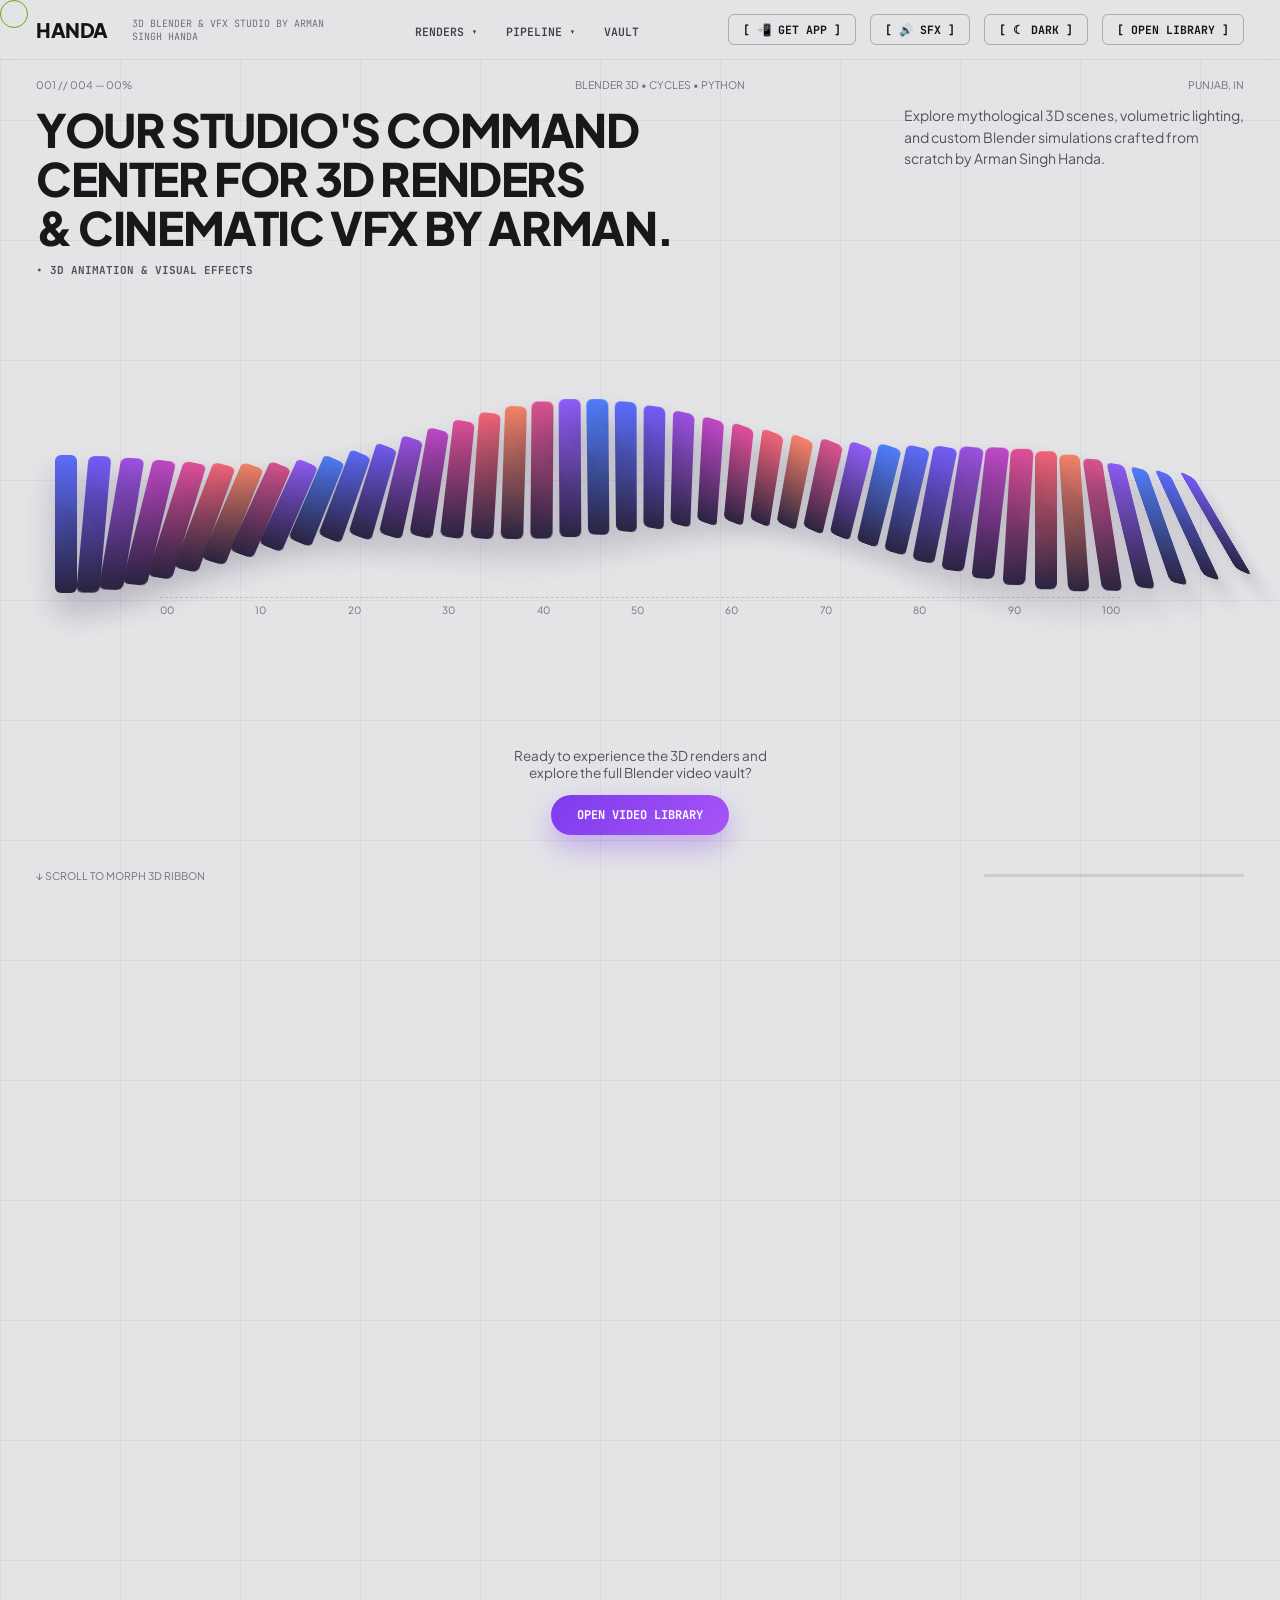
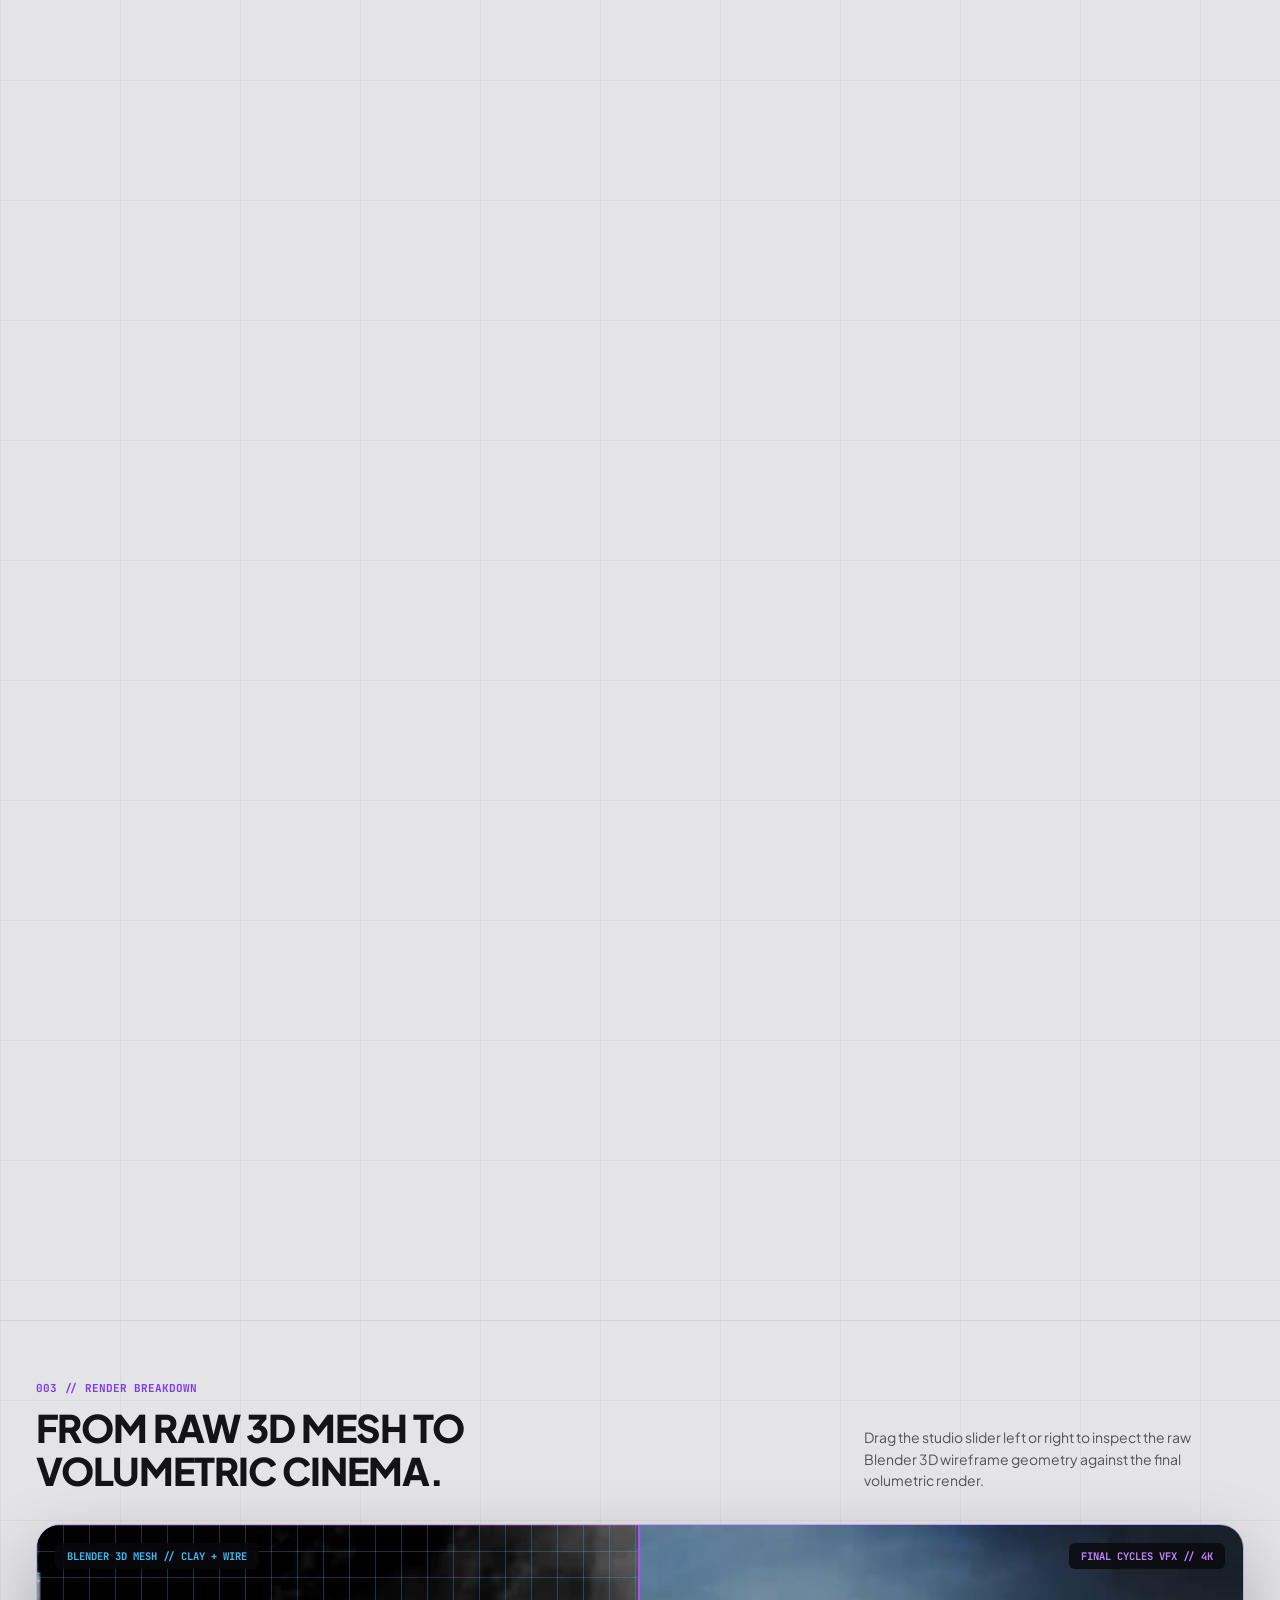
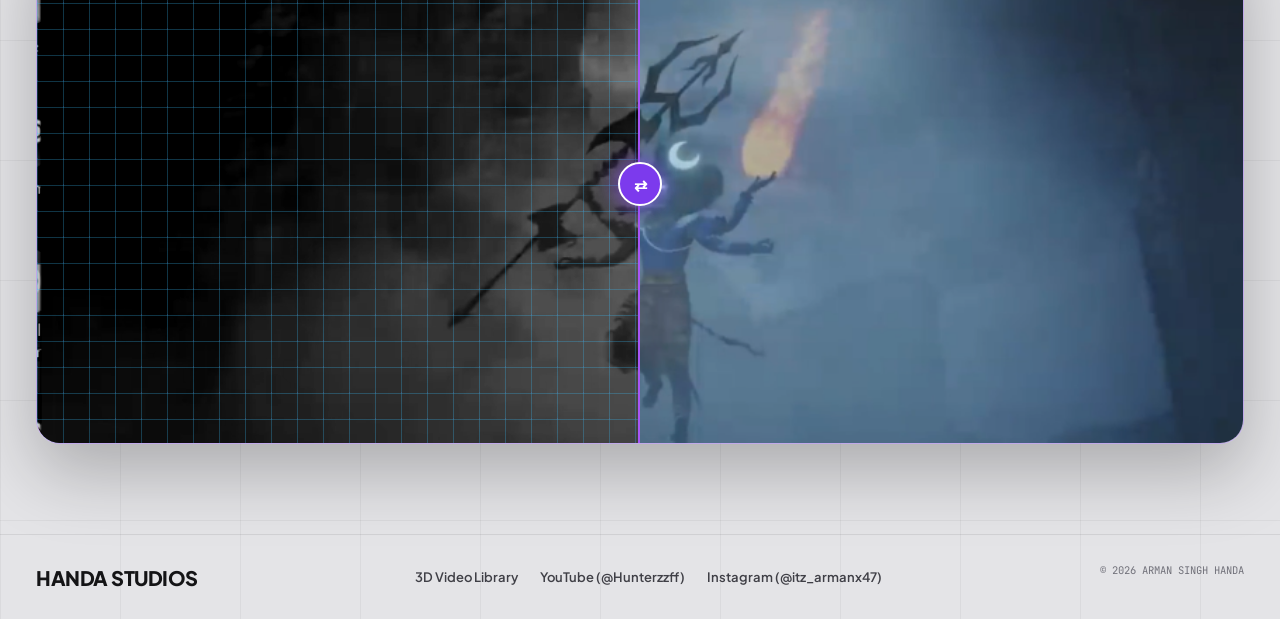
==== commit e2f9401e: "Add files via upload" ====
--- a/index.html
+++ b/index.html
@@ -234,27 +234,24 @@
       e.preventDefault();
       deferredPrompt = e;
     });
-
+ // G. Direct APK Download Logic for [ 📲 GET APP ] Button
+// G. Direct APK Download Logic for [ 📲 GET APP ] Button
     function installHandaApp() {
-      if (deferredPrompt) {
-        deferredPrompt.prompt();
-        deferredPrompt.userChoice.then(() => {
-          deferredPrompt = null;
-        });
-      } else {
-        modalHeading.textContent = 'INSTALL HANDA STUDIOS APP // MOBILE & PC';
-        modalBody.innerHTML = `
-          <div class="spec-popup">
-            <h3>📲 Install Handa 3D Studio App</h3>
-            <ul>
-              <li><span>Android (Chrome)</span><strong>Menu (⋮) → "Add to Home Screen" / "Install App"</strong></li>
-              <li><span>iPhone (Safari)</span><strong>Share Icon (↑) → "Add to Home Screen"</strong></li>
-              <li><span>Windows PC</span><strong>Address Bar ke right mein Install Icon (⊕) dabayein</strong></li>
-            </ul>
-            <button onclick="closeStudioModal()" class="modal-cta" style="border:none; cursor:pointer;">Got It ✓</button>
-          </div>`;
-        studioModal.classList.add('active');
-      }
+      const apkUrl = 'handa-studios.apk'; // Agar Google Drive/Release link ho toh yahan paste karein
+      const apkVersion = 'v1.0 • Android APK';
+
+      modalHeading.textContent = 'HANDA STUDIOS BY ARMAN // ANDROID APK';
+      modalBody.innerHTML = `
+        <div class="spec-popup">
+          <h3>📲 Download Handa Studios App</h3>
+          <ul>
+            <li><span>App Name</span><strong>Handa Studios By arman</strong></li>
+            <li><span>Package Format</span><strong>${apkVersion}</strong></li>
+            <li><span>Install Note</span><strong>Download ke baad "Install anyway" / "Allow from this source" dabayein</strong></li>
+          </ul>
+          <a href="${apkUrl}" download="Handa-Studios-By-Arman.apk" class="modal-cta">⬇ Download APK Now</a>
+        </div>`;
+      studioModal.classList.add('active');
     }
     // =========================================================
     // F. ULTRA-PRO PRELOADER, WEB AUDIO SFX, CURSOR & SLIDER
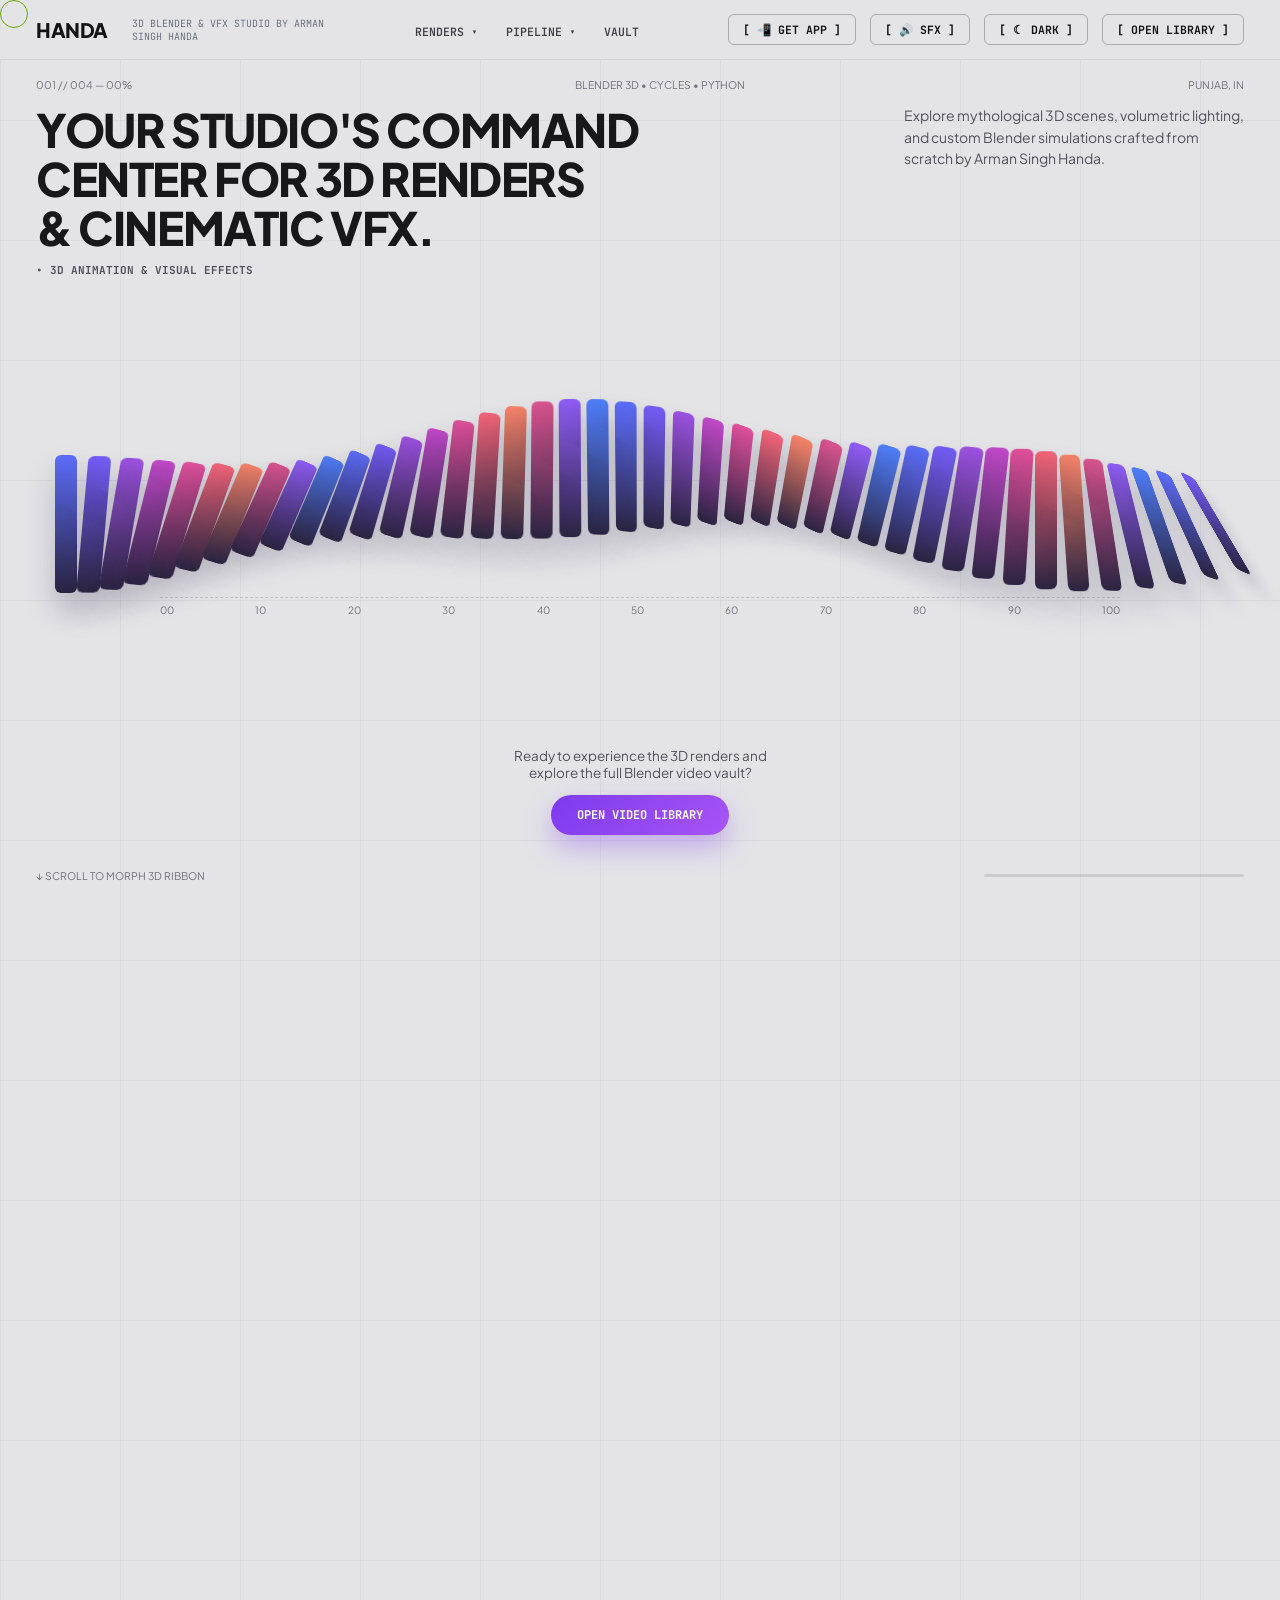
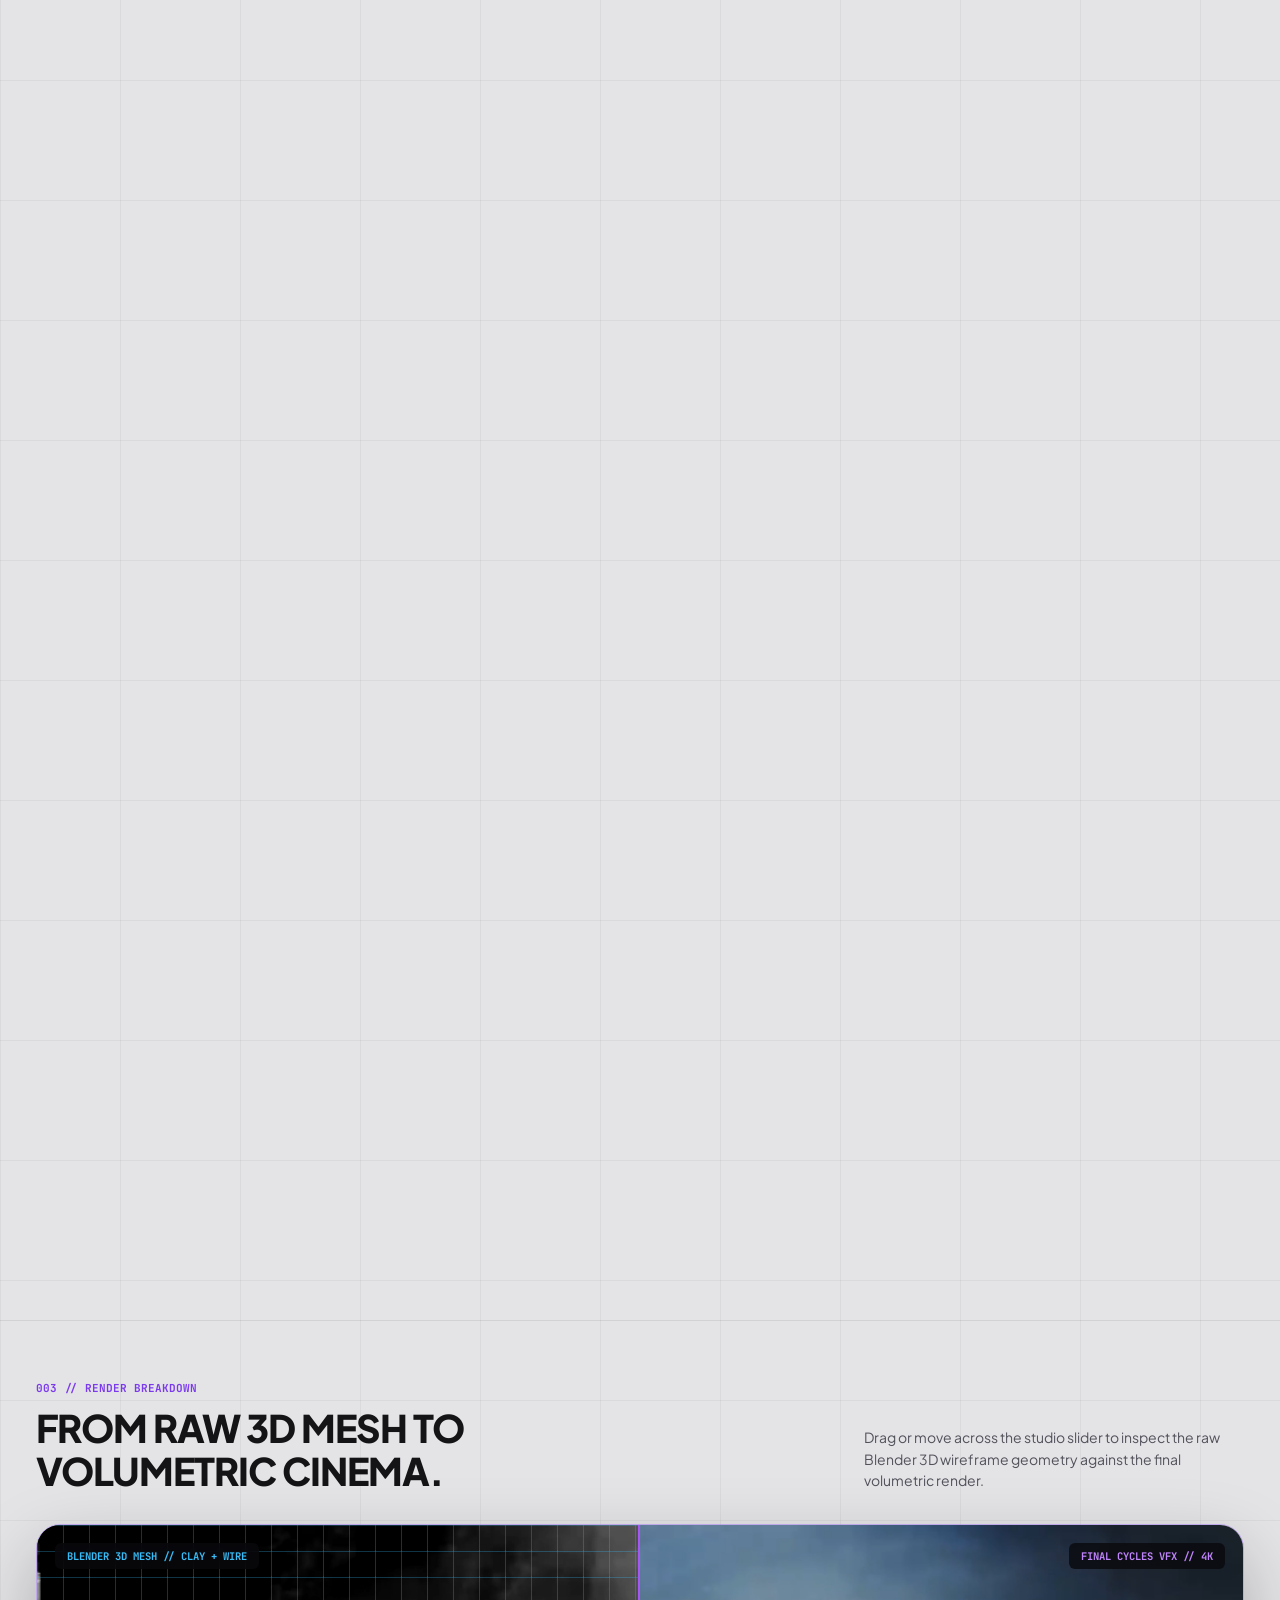
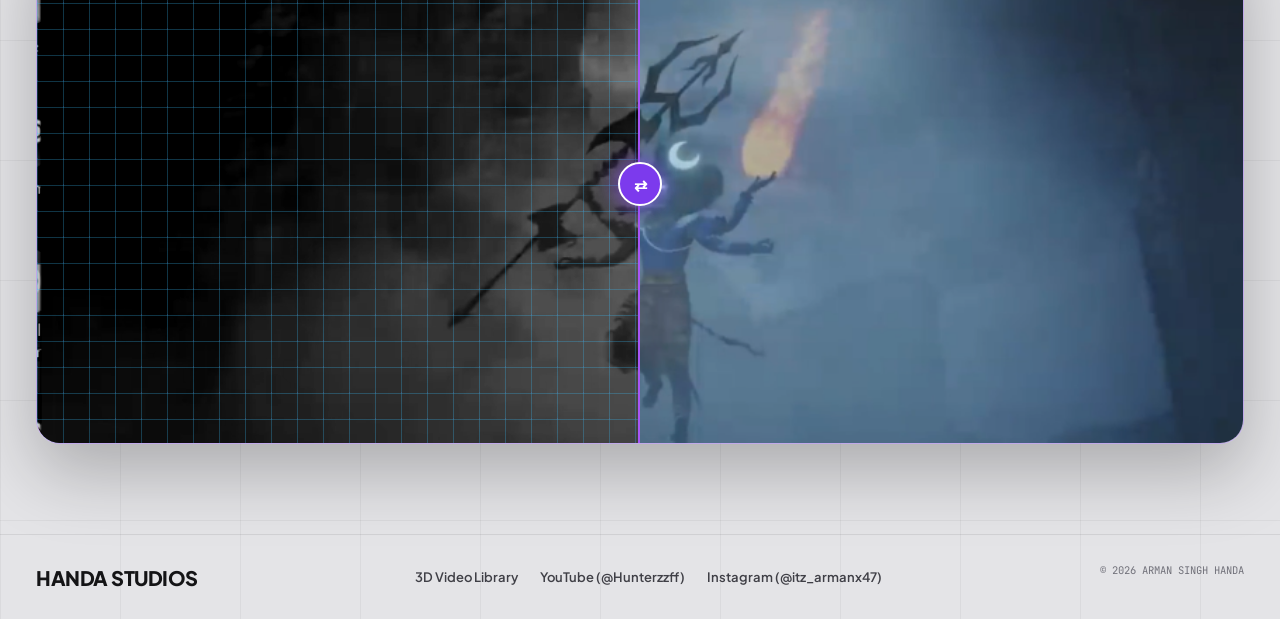
==== commit 4ff973f4: "Add files via upload" ====
--- a/index.html
+++ b/index.html
@@ -4,13 +4,14 @@
   <meta charset="UTF-8" />
   <meta name="viewport" content="width=device-width, initial-scale=1.0" />
   <title>HANDA | 3D Blender & VFX Studio</title>
-  <link rel="stylesheet" href="style.css?v=4" />
+  <link rel="stylesheet" href="style.css?v=5" />
   <link rel="manifest" href="manifest.json" />
   <meta name="theme-color" content="#7c3aed" />
   <link href="https://fonts.googleapis.com/css2?family=Plus+Jakarta+Sans:wght@500;600;700;800&family=JetBrains+Mono:wght@500;700&display=swap" rel="stylesheet">
 </head>
 <body>
-<!-- ULTRA-PRO STUDIO BOOT PRELOADER -->
+
+  <!-- ULTRA-PRO STUDIO BOOT PRELOADER -->
   <div class="studio-loader" id="studioLoader">
     <div class="loader-inner">
       <span class="loader-tag">HANDA OS // 3D VFX ENGINE v4.0</span>
@@ -21,6 +22,7 @@
 
   <!-- CUSTOM MAGNETIC STUDIO CURSOR -->
   <div class="studio-cursor" id="studioCursor"></div>
+
   <!-- 1. TOP FIXED EDITORIAL NAVBAR -->
   <nav class="navbar">
     <div class="nav-left">
@@ -40,10 +42,10 @@
     </div>
   </nav>
 
-  <!-- 2. STICKY 3D SCROLLYTELLING TRACK (300vh Scroll Experience Like TIDY) -->
+  <!-- 2. STICKY 3D SCROLLYTELLING TRACK (320vh) -->
   <div class="scrolly-track" id="scrollyStage">
     <div class="scrolly-sticky">
-      
+
       <!-- Sub-Header Technical Strip -->
       <div class="sub-strip">
         <span id="scrollProgressCode">001 // 004 — 00%</span>
@@ -55,7 +57,7 @@
       <div class="phase-hero" id="phaseHero">
         <div class="hero-top-grid">
           <div class="hero-title-block">
-            <h1>YOUR STUDIO'S COMMAND<br>CENTER FOR 3D RENDERS<br>& CINEMATIC VFX BY ARMAN.</h1>
+            <h1>YOUR STUDIO'S COMMAND<br>CENTER FOR 3D RENDERS<br>& CINEMATIC VFX.</h1>
             <p class="mono-sub">• 3D ANIMATION & VISUAL EFFECTS</p>
           </div>
           <div class="hero-desc-block">
@@ -80,13 +82,13 @@
       <!-- PHASE 2: 3D ISOMETRIC TABLET & FLOATING Z-DEPTH CARDS -->
       <div class="phase-tablet" id="phaseTablet">
         <div class="tablet-layout">
-          
+
           <!-- Left Editorial Copy -->
           <div class="tablet-copy" id="tabletCopy">
             <span class="mono-label">002 // WORKSPACE</span>
             <h2>CREATE SCENES, RENDER VFX,<br>EXPLORE VAULT.</h2>
             <p>Move beyond basic edits. Inspect high-detail 3D environments, volumetric mountain fog, and custom Blender shaders inside an interactive studio library.</p>
-            
+
             <div class="divider-line"></div>
             <span class="mono-small">BUILT WITH BLENDER 3D & PYTHON</span>
             <div class="cta-row">
@@ -98,7 +100,7 @@
           <!-- Right 3D Tilted Isometric Tablet Board -->
           <div class="tablet-3d-wrapper" id="tabletWrapper">
             <div class="isometric-tablet" id="isoTablet">
-              
+
               <div class="tablet-topbar">
                 <div class="tab-dots"><span></span><span></span><span></span></div>
                 <div class="tab-title">Handa Studios — 3D Render Vault</div>
@@ -106,7 +108,7 @@
               </div>
 
               <div class="tablet-canvas">
-                
+
                 <!-- Card 1 -->
                 <div class="t-card card-purple" id="card1" onclick="openHomePlayer('video1.mp4', 'Shiva 3D Cinematic VFX — Made by Arman')">
                   <div class="t-card-top">
@@ -174,35 +176,34 @@
     </div>
     <div id="workspaceTrigger" style="position:absolute; top:55%; height:1px; width:1px;"></div>
   </div>
-<!-- SECTION 3: BLENDER WIREFRAME VS FINAL VFX SLIDER (RONGTAY KHADE KARNE WALA FEATURE) -->
+
+  <!-- 3. BLENDER WIREFRAME VS FINAL VFX BEFORE/AFTER SLIDER -->
   <section class="compare-section" id="breakdown">
     <div class="compare-header">
       <div>
         <span class="mono-label">003 // RENDER BREAKDOWN</span>
         <h2>FROM RAW 3D MESH TO<br>VOLUMETRIC CINEMA.</h2>
       </div>
-      <p>Drag the studio slider left or right to inspect the raw Blender 3D wireframe geometry against the final volumetric render.</p>
+      <p>Drag or move across the studio slider to inspect the raw Blender 3D wireframe geometry against the final volumetric render.</p>
     </div>
 
     <div class="compare-box" id="compareBox">
-      <!-- Layer 1: Final Render -->
       <img src="bg.png" alt="Final Shiva 3D VFX" class="compare-img" />
       <span class="badge-right">FINAL CYCLES VFX // 4K</span>
 
-      <!-- Layer 2: Wireframe / Clay Viewport Overlay -->
       <div class="compare-before" id="compareBefore">
         <img src="bg.png" alt="Blender Wireframe" class="compare-img wireframe-filter" />
         <div class="wireframe-grid"></div>
         <span class="badge-left">BLENDER 3D MESH // CLAY + WIRE</span>
       </div>
 
-      <!-- Draggable Handle -->
       <div class="compare-handle" id="compareHandle">
         <div class="handle-circle">⇄</div>
       </div>
     </div>
   </section>
-  <!-- 3. MINIMAL STUDIO FOOTER -->
+
+  <!-- 4. MINIMAL STUDIO FOOTER -->
   <footer class="studio-footer" id="connect">
     <div class="footer-inner">
       <div class="brand">HANDA STUDIOS</div>
@@ -215,7 +216,7 @@
     </div>
   </footer>
 
-  <!-- 4. CENTER SCREEN CINEMA & SPECS POPUP MODAL -->
+  <!-- 5. CENTER SCREEN CINEMA & SPECS POPUP MODAL -->
   <div class="studio-modal" id="studioModal" onclick="if(event.target===this) closeStudioModal()">
     <div class="studio-modal-box">
       <div class="modal-bar">
@@ -226,107 +227,8 @@
     </div>
   </div>
 
-  <!-- 5. REAL-TIME 3D SCROLLYTELLING ENGINE -->
+  <!-- 6. ALL-IN-ONE INTERACTIVE ENGINE -->
   <script>
-    // G. Installable Web App (PWA) Logic
-    let deferredPrompt;
-    window.addEventListener('beforeinstallprompt', (e) => {
-      e.preventDefault();
-      deferredPrompt = e;
-    });
- // G. Direct APK Download Logic for [ 📲 GET APP ] Button
-// G. Direct APK Download Logic for [ 📲 GET APP ] Button
-    function installHandaApp() {
-      const apkUrl = 'handa-studios.apk'; // Agar Google Drive/Release link ho toh yahan paste karein
-      const apkVersion = 'v1.0 • Android APK';
-
-      modalHeading.textContent = 'HANDA STUDIOS BY ARMAN // ANDROID APK';
-      modalBody.innerHTML = `
-        <div class="spec-popup">
-          <h3>📲 Download Handa Studios App</h3>
-          <ul>
-            <li><span>App Name</span><strong>Handa Studios By arman</strong></li>
-            <li><span>Package Format</span><strong>${apkVersion}</strong></li>
-            <li><span>Install Note</span><strong>Download ke baad "Install anyway" / "Allow from this source" dabayein</strong></li>
-          </ul>
-          <a href="${apkUrl}" download="Handa-Studios-By-Arman.apk" class="modal-cta">⬇ Download APK Now</a>
-        </div>`;
-      studioModal.classList.add('active');
-    }
-    // =========================================================
-    // F. ULTRA-PRO PRELOADER, WEB AUDIO SFX, CURSOR & SLIDER
-    // =========================================================
-    
-    // 1. Studio Boot Preloader (0% -> 100%)
-    let loadPct = 0;
-    const loaderEl = document.getElementById('studioLoader');
-    const loaderCount = document.getElementById('loaderCount');
-    const loaderFill = document.getElementById('loaderFill');
-
-    const bootInterval = setInterval(() => {
-      loadPct += Math.floor(Math.random() * 18) + 12;
-      if (loadPct >= 100) {
-        loadPct = 100;
-        clearInterval(bootInterval);
-        setTimeout(() => loaderEl.classList.add('done'), 220);
-      }
-      loaderCount.textContent = (loadPct < 10 ? '0' + loadPct : loadPct) + '%';
-      loaderFill.style.width = loadPct + '%';
-    }, 65);
-
-    // 2. Web Audio API Sci-Fi UI Sound Synthesizer (No MP3 needed!)
-    let sfxEnabled = true;
-    const sfxBtn = document.getElementById('sfxBtn');
-    const audioCtx = new (window.AudioContext || window.webkitAudioContext)();
-
-    function playStudioClick(freq = 620, duration = 0.05) {
-      if (!sfxEnabled) return;
-      if (audioCtx.state === 'suspended') audioCtx.resume();
-      const osc = audioCtx.createOscillator();
-      const gain = audioCtx.createGain();
-      osc.type = 'sine';
-      osc.frequency.setValueAtTime(freq, audioCtx.currentTime);
-      osc.frequency.exponentialRampToValueAtTime(140, audioCtx.currentTime + duration);
-      gain.gain.setValueAtTime(0.06, audioCtx.currentTime);
-      gain.gain.exponentialRampToValueAtTime(0.001, audioCtx.currentTime + duration);
-      osc.connect(gain);
-      gain.connect(audioCtx.destination);
-      osc.start();
-      osc.stop(audioCtx.currentTime + duration);
-    }
-
-    function toggleSfx() {
-      sfxEnabled = !sfxEnabled;
-      sfxBtn.textContent = sfxEnabled ? '[ 🔊 SFX ]' : '[ 🔇 MUTE ]';
-      if (sfxEnabled) playStudioClick(880, 0.08);
-    }
-
-    document.querySelectorAll('a, button, .t-card').forEach(el => {
-      el.addEventListener('mouseenter', () => playStudioClick(520, 0.035));
-      el.addEventListener('click', () => playStudioClick(840, 0.07));
-    });
-
-    // 3. Custom Magnetic Studio Cursor
-    const cursor = document.getElementById('studioCursor');
-    window.addEventListener('mousemove', (e) => {
-      cursor.style.transform = `translate3d(${e.clientX - 14}px, ${e.clientY - 14}px, 0)`;
-    });
-
-    // 4. Interactive Blender Wireframe vs Final VFX Slider
-    const compareBox = document.getElementById('compareBox');
-    const compareBefore = document.getElementById('compareBefore');
-    const compareHandle = document.getElementById('compareHandle');
-
-    function moveCompare(clientX) {
-      const rect = compareBox.getBoundingClientRect();
-      let pos = ((clientX - rect.left) / rect.width) * 100;
-      pos = clamp(pos, 4, 96);
-      compareBefore.style.width = pos + '%';
-      compareHandle.style.left = pos + '%';
-    }
-
-    compareBox.addEventListener('mousemove', (e) => moveCompare(e.clientX));
-    compareBox.addEventListener('touchmove', (e) => moveCompare(e.touches[0].clientX));
     // A. Dark / Light Mode Toggle
     const themeBtn = document.getElementById('themeBtn');
     if (localStorage.getItem('handa-theme') === 'dark') {
@@ -362,7 +264,7 @@
     let mouseX = 0;
     let scrollProgress = 0;
 
-    // C. Continuous Scroll-Driven 3D Morphing Engine (0% -> 100%)
+    // C. Continuous Scroll-Driven 3D Morphing Engine
     const scrollyStage = document.getElementById('scrollyStage');
     const phaseHero = document.getElementById('phaseHero');
     const phaseTablet = document.getElementById('phaseTablet');
@@ -389,12 +291,10 @@
       const scrolled = clamp(-rect.top, 0, maxScroll);
       scrollProgress = maxScroll > 0 ? scrolled / maxScroll : 0;
 
-      // Update HUD Progress Bar & Percentage
       const pct = Math.round(scrollProgress * 100);
       progressFill.style.width = `${pct}%`;
       progressCode.textContent = `001 // 004 — ${pct < 10 ? '0' + pct : pct}%`;
 
-      // 1. Hero & Ribbon Morph (0.0 -> 0.45)
       const heroFade = clamp(1 - scrollProgress * 2.4, 0, 1);
       const ribbonFlatten = clamp(scrollProgress * 2.2, 0, 1);
 
@@ -410,7 +310,6 @@
         slice.style.transform = `translateY(${y}px) rotateX(${wave}deg) rotateY(${wave * 0.6}deg) scaleX(${scaleX})`;
       });
 
-      // 2. Tablet Entrance & 3D Rotation (0.25 -> 0.70)
       const tabProg = clamp((scrollProgress - 0.22) / 0.45, 0, 1);
       phaseTablet.style.opacity = tabProg;
       phaseTablet.style.pointerEvents = tabProg < 0.2 ? 'none' : 'auto';
@@ -418,18 +317,15 @@
       tabletCopy.style.opacity = clamp((scrollProgress - 0.30) / 0.35, 0, 1);
       tabletCopy.style.transform = `translateY(${(1 - tabProg) * 40}px)`;
 
-      // Tablet tilts smoothly from steep angle into isometric hero angle
       const rotX = 36 - tabProg * 18;
       const rotY = -32 + tabProg * 14;
       const rotZ = 16 - tabProg * 8;
       const tabScale = 0.82 + tabProg * 0.18;
       isoTablet.style.transform = `perspective(1300px) rotateX(${rotX}deg) rotateY(${rotY}deg) rotateZ(${rotZ}deg) scale(${tabScale})`;
 
-      // 3. Staggered 3D Cards Flying In From Top (0.45 -> 0.95)
       cards.forEach((card, idx) => {
         const start = 0.44 + idx * 0.10;
         const cardProg = clamp((scrollProgress - start) / 0.22, 0, 1);
-        // Smooth ease-out curve
         const ease = 1 - Math.pow(1 - cardProg, 3);
 
         const dropY = (1 - ease) * -170;
@@ -452,16 +348,15 @@
 
     window.addEventListener('mousemove', (e) => {
       mouseX = (e.clientX / window.innerWidth - 0.5) * 2;
-      if (scrollProgress < 0.45) {
-        updateScrollytelling();
-      }
-      window.addEventListener('touchmove', (e) => {
+      if (scrollProgress < 0.45) updateScrollytelling();
+    });
+
+    window.addEventListener('touchmove', (e) => {
       if (e.touches.length > 0) {
         mouseX = (e.touches[0].clientX / window.innerWidth - 0.5) * 2;
         if (scrollProgress < 0.45) updateScrollytelling();
       }
     }, { passive: true });
-    });
 
     window.addEventListener('scroll', updateScrollytelling, { passive: true });
     updateScrollytelling();
@@ -516,6 +411,94 @@
     document.addEventListener('keydown', (e) => {
       if (e.key === 'Escape') closeStudioModal();
     });
+
+    // E. Studio Boot Preloader
+    let loadPct = 0;
+    const loaderEl = document.getElementById('studioLoader');
+    const loaderCount = document.getElementById('loaderCount');
+    const loaderFill = document.getElementById('loaderFill');
+
+    const bootInterval = setInterval(() => {
+      loadPct += Math.floor(Math.random() * 18) + 12;
+      if (loadPct >= 100) {
+        loadPct = 100;
+        clearInterval(bootInterval);
+        setTimeout(() => loaderEl.classList.add('done'), 220);
+      }
+      loaderCount.textContent = (loadPct < 10 ? '0' + loadPct : loadPct) + '%';
+      loaderFill.style.width = loadPct + '%';
+    }, 65);
+
+    // F. Web Audio Sci-Fi Sound Engine
+    let sfxEnabled = true;
+    const sfxBtn = document.getElementById('sfxBtn');
+    const audioCtx = new (window.AudioContext || window.webkitAudioContext)();
+
+    function playStudioClick(freq = 620, duration = 0.05) {
+      if (!sfxEnabled) return;
+      if (audioCtx.state === 'suspended') audioCtx.resume();
+      const osc = audioCtx.createOscillator();
+      const gain = audioCtx.createGain();
+      osc.type = 'sine';
+      osc.frequency.setValueAtTime(freq, audioCtx.currentTime);
+      osc.frequency.exponentialRampToValueAtTime(140, audioCtx.currentTime + duration);
+      gain.gain.setValueAtTime(0.06, audioCtx.currentTime);
+      gain.gain.exponentialRampToValueAtTime(0.001, audioCtx.currentTime + duration);
+      osc.connect(gain);
+      gain.connect(audioCtx.destination);
+      osc.start();
+      osc.stop(audioCtx.currentTime + duration);
+    }
+
+    function toggleSfx() {
+      sfxEnabled = !sfxEnabled;
+      sfxBtn.textContent = sfxEnabled ? '[ 🔊 SFX ]' : '[ 🔇 MUTE ]';
+      if (sfxEnabled) playStudioClick(880, 0.08);
+    }
+
+    document.querySelectorAll('a, button, .t-card').forEach(el => {
+      el.addEventListener('mouseenter', () => playStudioClick(520, 0.035));
+      el.addEventListener('click', () => playStudioClick(840, 0.07));
+    });
+
+    // G. Custom Magnetic Studio Cursor
+    const cursor = document.getElementById('studioCursor');
+    window.addEventListener('mousemove', (e) => {
+      cursor.style.transform = `translate3d(${e.clientX - 14}px, ${e.clientY - 14}px, 0)`;
+    });
+
+    // H. Blender Wireframe vs Final VFX Slider
+    const compareBox = document.getElementById('compareBox');
+    const compareBefore = document.getElementById('compareBefore');
+    const compareHandle = document.getElementById('compareHandle');
+
+    function moveCompare(clientX) {
+      const rect = compareBox.getBoundingClientRect();
+      let pos = ((clientX - rect.left) / rect.width) * 100;
+      pos = clamp(pos, 4, 96);
+      compareBefore.style.width = pos + '%';
+      compareHandle.style.left = pos + '%';
+    }
+
+    compareBox.addEventListener('mousemove', (e) => moveCompare(e.clientX));
+    compareBox.addEventListener('touchmove', (e) => moveCompare(e.touches[0].clientX));
+
+    // I. Direct APK Download for [ 📲 GET APP ]
+    function installHandaApp() {
+      const apkUrl = 'handa-studios.apk';
+      modalHeading.textContent = 'HANDA STUDIOS BY ARMAN // ANDROID APK';
+      modalBody.innerHTML = `
+        <div class="spec-popup">
+          <h3>📲 Download Handa Studios App</h3>
+          <ul>
+            <li><span>App Name</span><strong>Handa Studios By arman</strong></li>
+            <li><span>Package Format</span><strong>v1.0 • Android APK</strong></li>
+            <li><span>Install Note</span><strong>Download ke baad "Install anyway" dabayein</strong></li>
+          </ul>
+          <a href="${apkUrl}" download="Handa-Studios-By-Arman.apk" class="modal-cta">⬇ Download APK Now</a>
+        </div>`;
+      studioModal.classList.add('active');
+    }
   </script>
 
 </body>
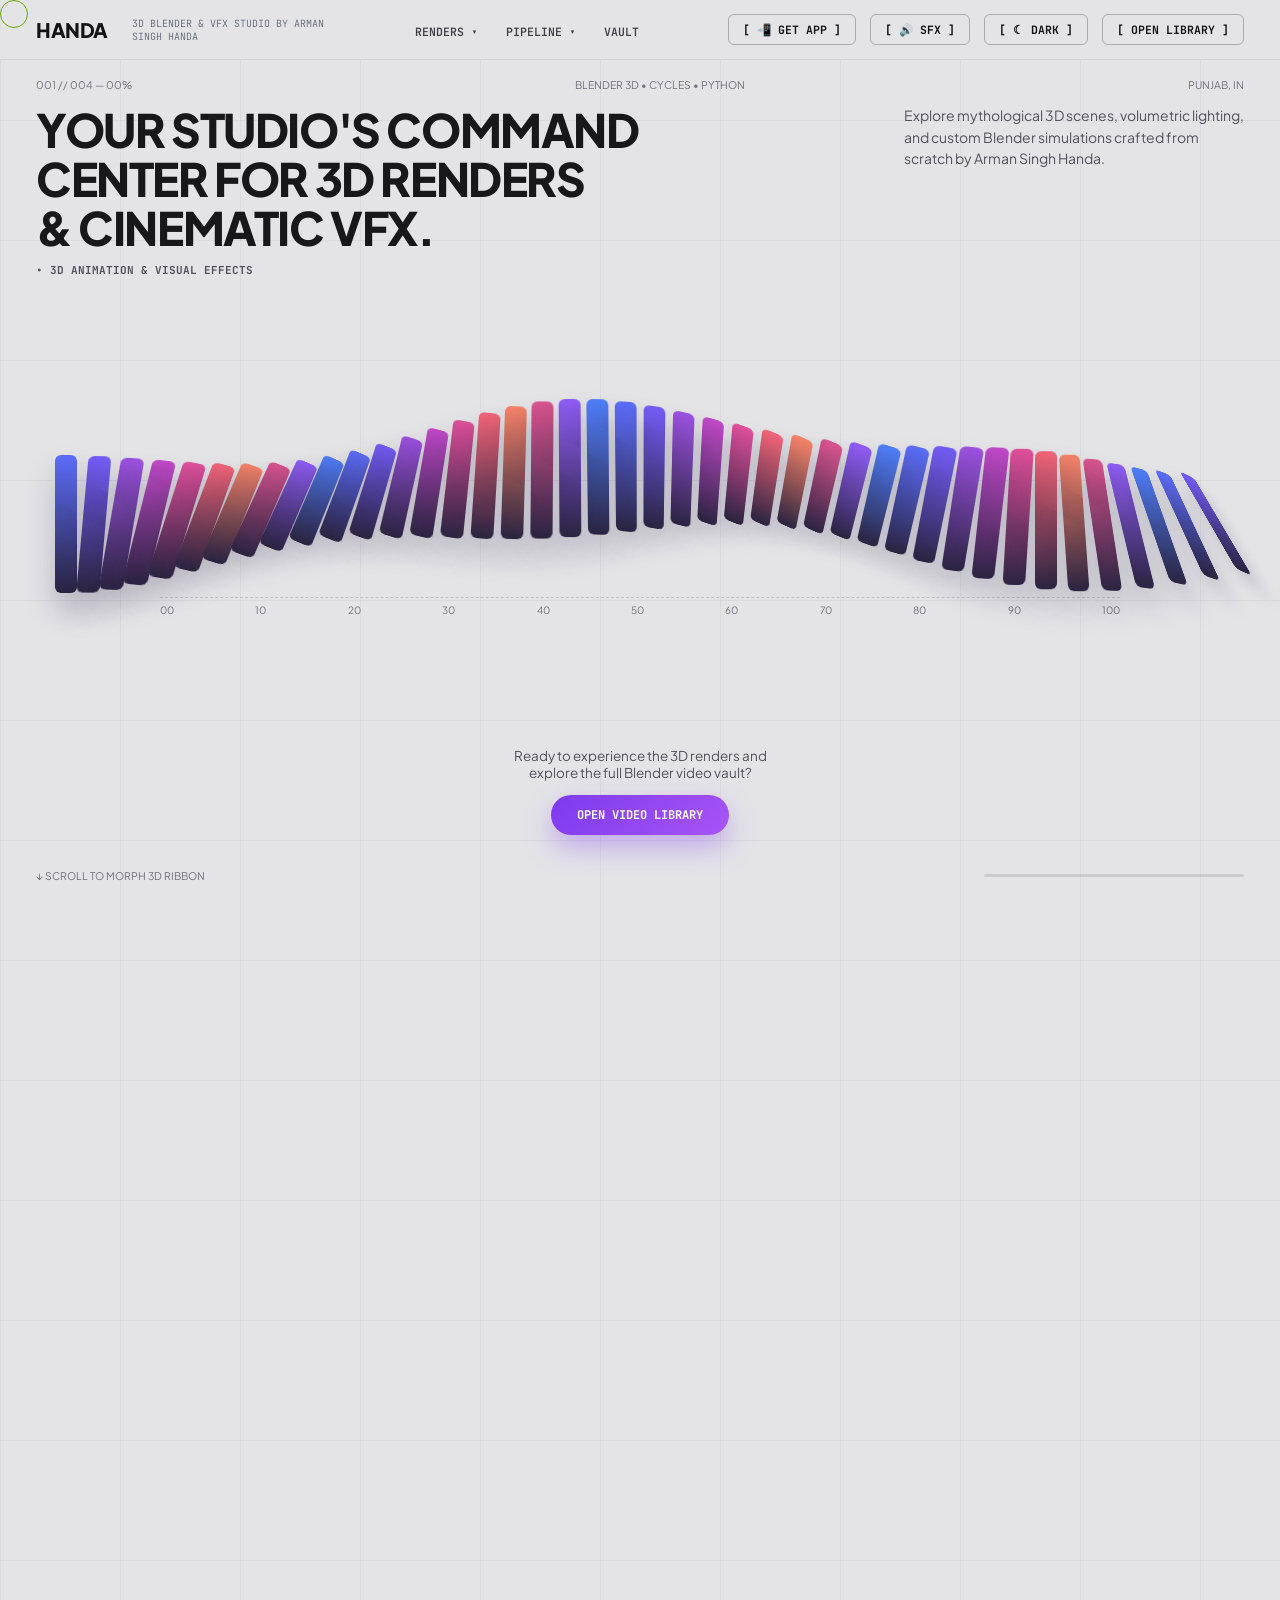
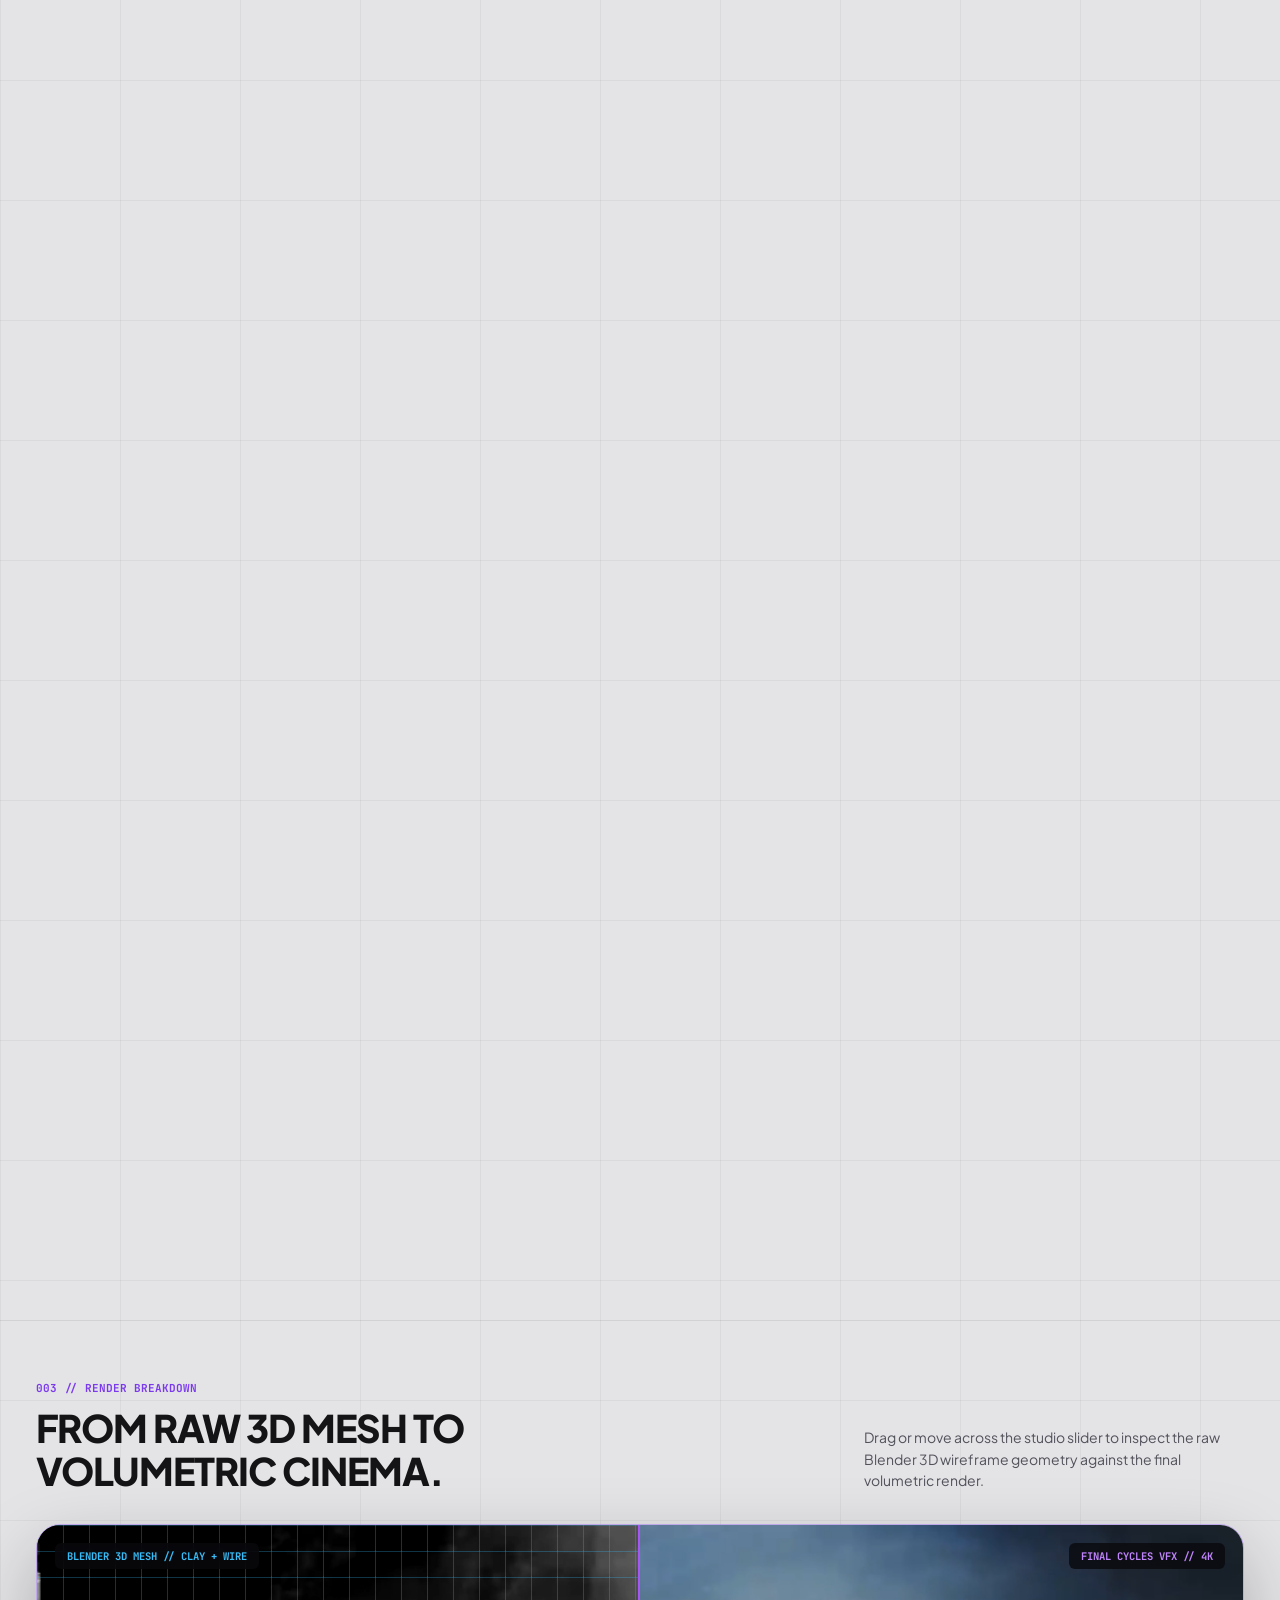
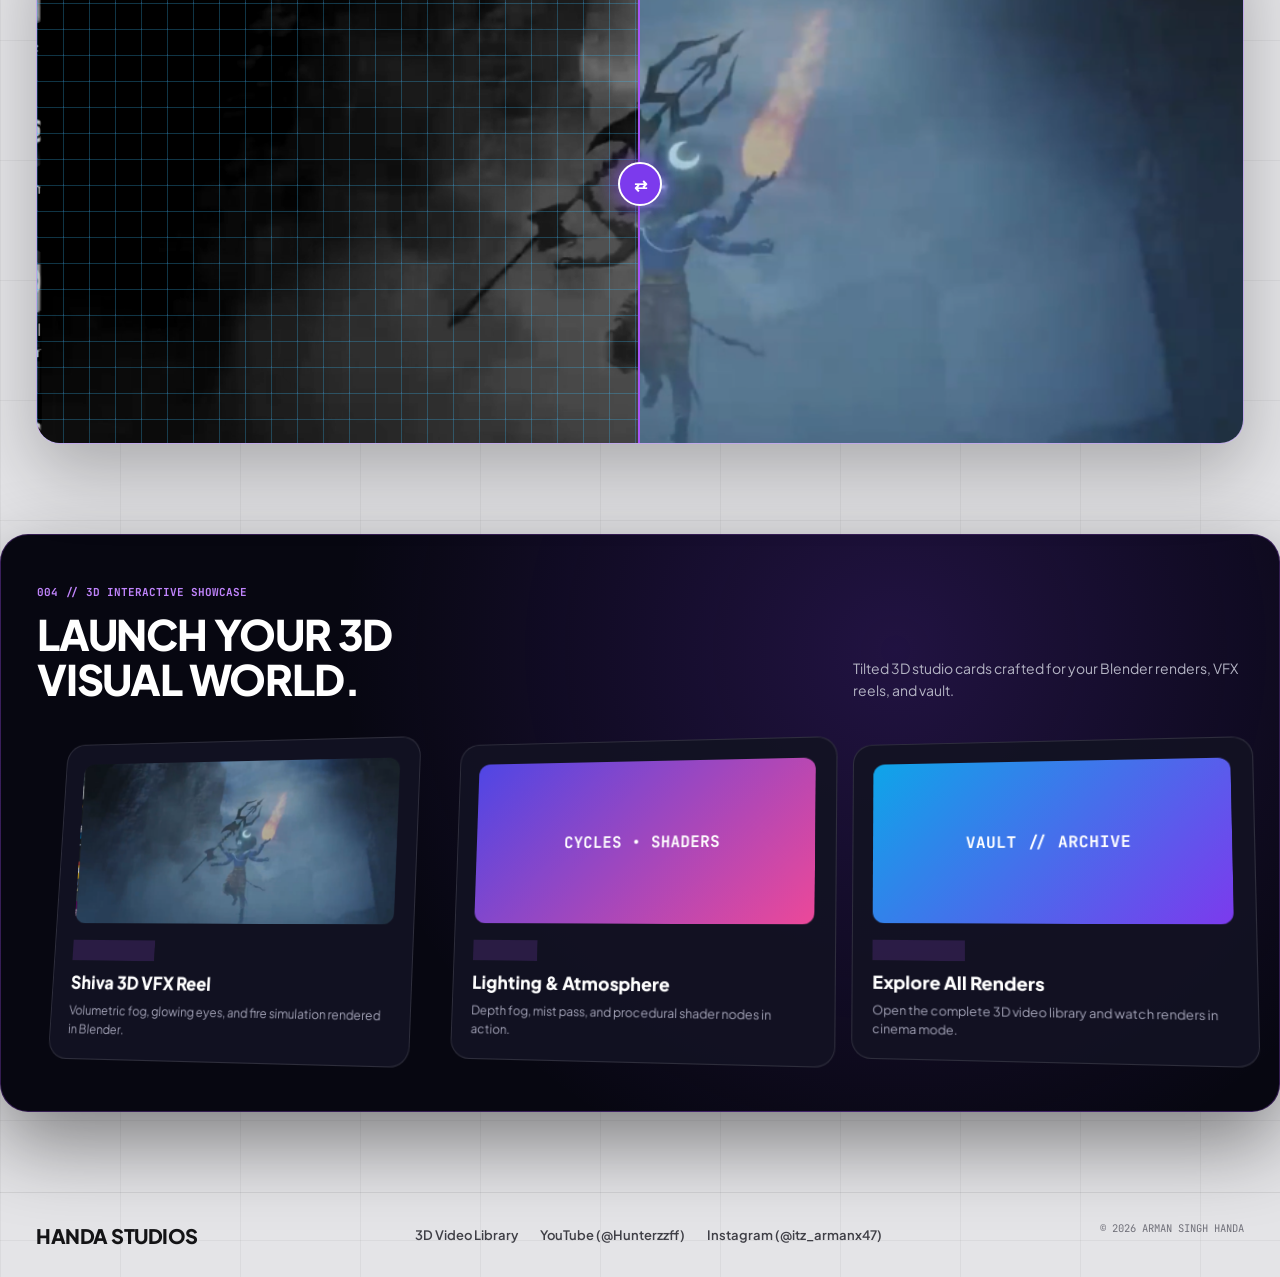
==== commit ccc04aba: "Add files via upload" ====
--- a/index.html
+++ b/index.html
@@ -4,14 +4,14 @@
   <meta charset="UTF-8" />
   <meta name="viewport" content="width=device-width, initial-scale=1.0" />
   <title>HANDA | 3D Blender & VFX Studio</title>
-  <link rel="stylesheet" href="style.css?v=5" />
+  <link rel="stylesheet" href="style.css?v=6" />
   <link rel="manifest" href="manifest.json" />
   <meta name="theme-color" content="#7c3aed" />
   <link href="https://fonts.googleapis.com/css2?family=Plus+Jakarta+Sans:wght@500;600;700;800&family=JetBrains+Mono:wght@500;700&display=swap" rel="stylesheet">
 </head>
 <body>
 
-  <!-- ULTRA-PRO STUDIO BOOT PRELOADER -->
+  <!-- 0. FAIL-SAFE STUDIO BOOT PRELOADER -->
   <div class="studio-loader" id="studioLoader">
     <div class="loader-inner">
       <span class="loader-tag">HANDA OS // 3D VFX ENGINE v4.0</span>
@@ -203,7 +203,45 @@
     </div>
   </section>
 
-  <!-- 4. MINIMAL STUDIO FOOTER -->
+  <!-- 4. 3D TILTED SHOWCASE CARDS -->
+  <section class="peach-3d-showcase" id="peachShowcase">
+    <div class="peach-top-row">
+      <div>
+        <span class="mono-label" style="color:#c084fc;">004 // 3D INTERACTIVE SHOWCASE</span>
+        <h2>LAUNCH YOUR 3D<br>VISUAL WORLD.</h2>
+      </div>
+      <p>Tilted 3D studio cards crafted for your Blender renders, VFX reels, and vault.</p>
+    </div>
+
+    <div class="peach-cards-fan">
+      <div class="p-3d-card" onclick="openHomePlayer('video1.mp4', 'Shiva 3D Cinematic VFX — Arman Singh Handa')">
+        <img src="bg.png" alt="Shiva 3D Render" class="p-card-img" />
+        <span class="p-pill">3D CINEMATIC</span>
+        <h3>Shiva 3D VFX Reel</h3>
+        <p>Volumetric fog, glowing eyes, and fire simulation rendered in Blender.</p>
+      </div>
+
+      <div class="p-3d-card" onclick="openSpecModal('vfx')">
+        <div class="p-card-img" style="background: linear-gradient(135deg, #4f46e5, #ec4899); display:flex; align-items:center; justify-content:center; font-family:'JetBrains Mono', monospace; font-weight:700;">
+          CYCLES • SHADERS
+        </div>
+        <span class="p-pill">PIPELINE</span>
+        <h3>Lighting & Atmosphere</h3>
+        <p>Depth fog, mist pass, and procedural shader nodes in action.</p>
+      </div>
+
+      <div class="p-3d-card" onclick="window.location.href='library.html'">
+        <div class="p-card-img" style="background: linear-gradient(135deg, #0ea5e9, #7c3aed); display:flex; align-items:center; justify-content:center; font-family:'JetBrains Mono', monospace; font-weight:700;">
+          VAULT // ARCHIVE
+        </div>
+        <span class="p-pill">FULL LIBRARY</span>
+        <h3>Explore All Renders</h3>
+        <p>Open the complete 3D video library and watch renders in cinema mode.</p>
+      </div>
+    </div>
+  </section>
+
+  <!-- 5. MINIMAL STUDIO FOOTER -->
   <footer class="studio-footer" id="connect">
     <div class="footer-inner">
       <div class="brand">HANDA STUDIOS</div>
@@ -216,7 +254,7 @@
     </div>
   </footer>
 
-  <!-- 5. CENTER SCREEN CINEMA & SPECS POPUP MODAL -->
+  <!-- 6. CENTER SCREEN CINEMA & SPECS POPUP MODAL -->
   <div class="studio-modal" id="studioModal" onclick="if(event.target===this) closeStudioModal()">
     <div class="studio-modal-box">
       <div class="modal-bar">
@@ -227,7 +265,7 @@
     </div>
   </div>
 
-  <!-- 6. ALL-IN-ONE INTERACTIVE ENGINE -->
+  <!-- 7. ALL-IN-ONE INTERACTIVE ENGINE -->
   <script>
     // A. Dark / Light Mode Toggle
     const themeBtn = document.getElementById('themeBtn');
@@ -412,51 +450,79 @@
       if (e.key === 'Escape') closeStudioModal();
     });
 
-    // E. Studio Boot Preloader
+    // E. Fail-Safe Studio Boot Preloader (Never gets stuck at 00%!)
     let loadPct = 0;
     const loaderEl = document.getElementById('studioLoader');
     const loaderCount = document.getElementById('loaderCount');
     const loaderFill = document.getElementById('loaderFill');
 
+    function finishLoader() {
+      if (loaderEl && !loaderEl.classList.contains('done')) {
+        if (loaderCount) loaderCount.textContent = '100%';
+        if (loaderFill) loaderFill.style.width = '100%';
+        setTimeout(() => loaderEl.classList.add('done'), 180);
+      }
+    }
+
     const bootInterval = setInterval(() => {
-      loadPct += Math.floor(Math.random() * 18) + 12;
+      loadPct += 20;
+      if (loaderCount) loaderCount.textContent = (loadPct < 10 ? '0' + loadPct : loadPct) + '%';
+      if (loaderFill) loaderFill.style.width = Math.min(loadPct, 100) + '%';
       if (loadPct >= 100) {
-        loadPct = 100;
         clearInterval(bootInterval);
-        setTimeout(() => loaderEl.classList.add('done'), 220);
+        finishLoader();
       }
-      loaderCount.textContent = (loadPct < 10 ? '0' + loadPct : loadPct) + '%';
-      loaderFill.style.width = loadPct + '%';
-    }, 65);
-
-    // F. Web Audio Sci-Fi Sound Engine
+    }, 70);
+
+    window.addEventListener('load', () => setTimeout(finishLoader, 250));
+    setTimeout(finishLoader, 1300);
+
+    // F. Safe Web Audio Sci-Fi Sound Engine
     let sfxEnabled = true;
     const sfxBtn = document.getElementById('sfxBtn');
-    const audioCtx = new (window.AudioContext || window.webkitAudioContext)();
+    let audioCtx = null;
+
+    function getAudioCtx() {
+      try {
+        if (!audioCtx) {
+          const Ctx = window.AudioContext || window.webkitAudioContext;
+          if (Ctx) audioCtx = new Ctx();
+        }
+        if (audioCtx && audioCtx.state === 'suspended') {
+          audioCtx.resume();
+        }
+        return audioCtx;
+      } catch (e) {
+        return null;
+      }
+    }
 
     function playStudioClick(freq = 620, duration = 0.05) {
       if (!sfxEnabled) return;
-      if (audioCtx.state === 'suspended') audioCtx.resume();
-      const osc = audioCtx.createOscillator();
-      const gain = audioCtx.createGain();
-      osc.type = 'sine';
-      osc.frequency.setValueAtTime(freq, audioCtx.currentTime);
-      osc.frequency.exponentialRampToValueAtTime(140, audioCtx.currentTime + duration);
-      gain.gain.setValueAtTime(0.06, audioCtx.currentTime);
-      gain.gain.exponentialRampToValueAtTime(0.001, audioCtx.currentTime + duration);
-      osc.connect(gain);
-      gain.connect(audioCtx.destination);
-      osc.start();
-      osc.stop(audioCtx.currentTime + duration);
+      try {
+        const ctx = getAudioCtx();
+        if (!ctx) return;
+        const osc = ctx.createOscillator();
+        const gain = ctx.createGain();
+        osc.type = 'sine';
+        osc.frequency.setValueAtTime(freq, ctx.currentTime);
+        osc.frequency.exponentialRampToValueAtTime(140, ctx.currentTime + duration);
+        gain.gain.setValueAtTime(0.06, ctx.currentTime);
+        gain.gain.exponentialRampToValueAtTime(0.001, ctx.currentTime + duration);
+        osc.connect(gain);
+        gain.connect(ctx.destination);
+        osc.start();
+        osc.stop(ctx.currentTime + duration);
+      } catch (e) {}
     }
 
     function toggleSfx() {
       sfxEnabled = !sfxEnabled;
-      sfxBtn.textContent = sfxEnabled ? '[ 🔊 SFX ]' : '[ 🔇 MUTE ]';
+      if (sfxBtn) sfxBtn.textContent = sfxEnabled ? '[ 🔊 SFX ]' : '[ 🔇 MUTE ]';
       if (sfxEnabled) playStudioClick(880, 0.08);
     }
 
-    document.querySelectorAll('a, button, .t-card').forEach(el => {
+    document.querySelectorAll('a, button, .t-card, .p-3d-card').forEach(el => {
       el.addEventListener('mouseenter', () => playStudioClick(520, 0.035));
       el.addEventListener('click', () => playStudioClick(840, 0.07));
     });
@@ -464,7 +530,7 @@
     // G. Custom Magnetic Studio Cursor
     const cursor = document.getElementById('studioCursor');
     window.addEventListener('mousemove', (e) => {
-      cursor.style.transform = `translate3d(${e.clientX - 14}px, ${e.clientY - 14}px, 0)`;
+      if (cursor) cursor.style.transform = `translate3d(${e.clientX - 14}px, ${e.clientY - 14}px, 0)`;
     });
 
     // H. Blender Wireframe vs Final VFX Slider
@@ -473,6 +539,7 @@
     const compareHandle = document.getElementById('compareHandle');
 
     function moveCompare(clientX) {
+      if (!compareBox || !compareBefore || !compareHandle) return;
       const rect = compareBox.getBoundingClientRect();
       let pos = ((clientX - rect.left) / rect.width) * 100;
       pos = clamp(pos, 4, 96);
@@ -480,8 +547,12 @@
       compareHandle.style.left = pos + '%';
     }
 
-    compareBox.addEventListener('mousemove', (e) => moveCompare(e.clientX));
-    compareBox.addEventListener('touchmove', (e) => moveCompare(e.touches[0].clientX));
+    if (compareBox) {
+      compareBox.addEventListener('mousemove', (e) => moveCompare(e.clientX));
+      compareBox.addEventListener('touchmove', (e) => {
+        if (e.touches.length > 0) moveCompare(e.touches[0].clientX);
+      }, { passive: true });
+    }
 
     // I. Direct APK Download for [ 📲 GET APP ]
     function installHandaApp() {
--- a/style.css
+++ b/style.css
@@ -599,4 +599,110 @@
     flex-direction: column;
     text-align: center;
   }
+}/* =========================================================
+   PEACHWEB-INSPIRED 3D FLOATING CARDS & DARK STUDIO VIBE
+   ========================================================= */
+.peach-3d-showcase {
+  max-width: 1280px;
+  margin: 40px auto 80px;
+  padding: 50px 36px;
+  background: radial-gradient(circle at 70% 20%, rgba(124, 58, 237, 0.22), transparent 55%), #070711;
+  color: #ffffff;
+  border-radius: 28px;
+  border: 1px solid rgba(168, 85, 247, 0.28);
+  box-shadow: 0 30px 80px rgba(0, 0, 0, 0.45);
+  overflow: hidden;
+}
+
+.peach-top-row {
+  display: flex;
+  justify-content: space-between;
+  align-items: flex-end;
+  flex-wrap: wrap;
+  gap: 20px;
+  margin-bottom: 36px;
+}
+
+.peach-top-row h2 {
+  font-size: clamp(26px, 3.6vw, 42px);
+  font-weight: 800;
+  line-height: 1.08;
+  letter-spacing: -1.2px;
+}
+
+.peach-top-row p {
+  max-width: 390px;
+  font-size: 14px;
+  color: #b4b4c4;
+  line-height: 1.55;
+}
+
+.peach-cards-fan {
+  display: grid;
+  grid-template-columns: repeat(3, 1fr);
+  gap: 20px;
+  perspective: 1400px;
+}
+
+.p-3d-card {
+  background: rgba(18, 18, 34, 0.92);
+  border: 1px solid rgba(255, 255, 255, 0.12);
+  border-radius: 20px;
+  padding: 20px;
+  transform-style: preserve-3d;
+  transform: rotateY(-12deg) rotateX(6deg);
+  transition: transform 0.35s cubic-bezier(0.22, 1, 0.36, 1), border-color 0.3s ease, box-shadow 0.3s ease;
+  cursor: pointer;
+}
+
+.p-3d-card:hover {
+  transform: rotateY(0deg) rotateX(0deg) translateY(-10px) scale(1.02);
+  border-color: #a855f7;
+  box-shadow: 0 22px 50px rgba(124, 58, 237, 0.35);
+}
+
+.p-card-img {
+  width: 100%;
+  height: 165px;
+  object-fit: cover;
+  border-radius: 12px;
+  margin-bottom: 14px;
+  display: block;
+}
+
+.p-pill {
+  display: inline-block;
+  font-family: 'JetBrains Mono', monospace;
+  font-size: 10px;
+  font-weight: 700;
+  color: #c084fc;
+  background: rgba(168, 85, 247, 0.16);
+  padding: 4px 10px;
+  border-radius: 999px;
+  margin-bottom: 10px;
+}
+
+.p-3d-card h3 {
+  font-size: 18px;
+  font-weight: 800;
+  margin-bottom: 8px;
+}
+
+.p-3d-card p {
+  font-size: 12.5px;
+  color: #a1a1b5;
+  line-height: 1.5;
+}
+
+@media (max-width: 900px) {
+  .peach-cards-fan {
+    grid-template-columns: 1fr;
+  }
+  .p-3d-card {
+    transform: none;
+  }
+  .peach-3d-showcase {
+    padding: 32px 18px;
+    border-radius: 20px;
+  }
 }
